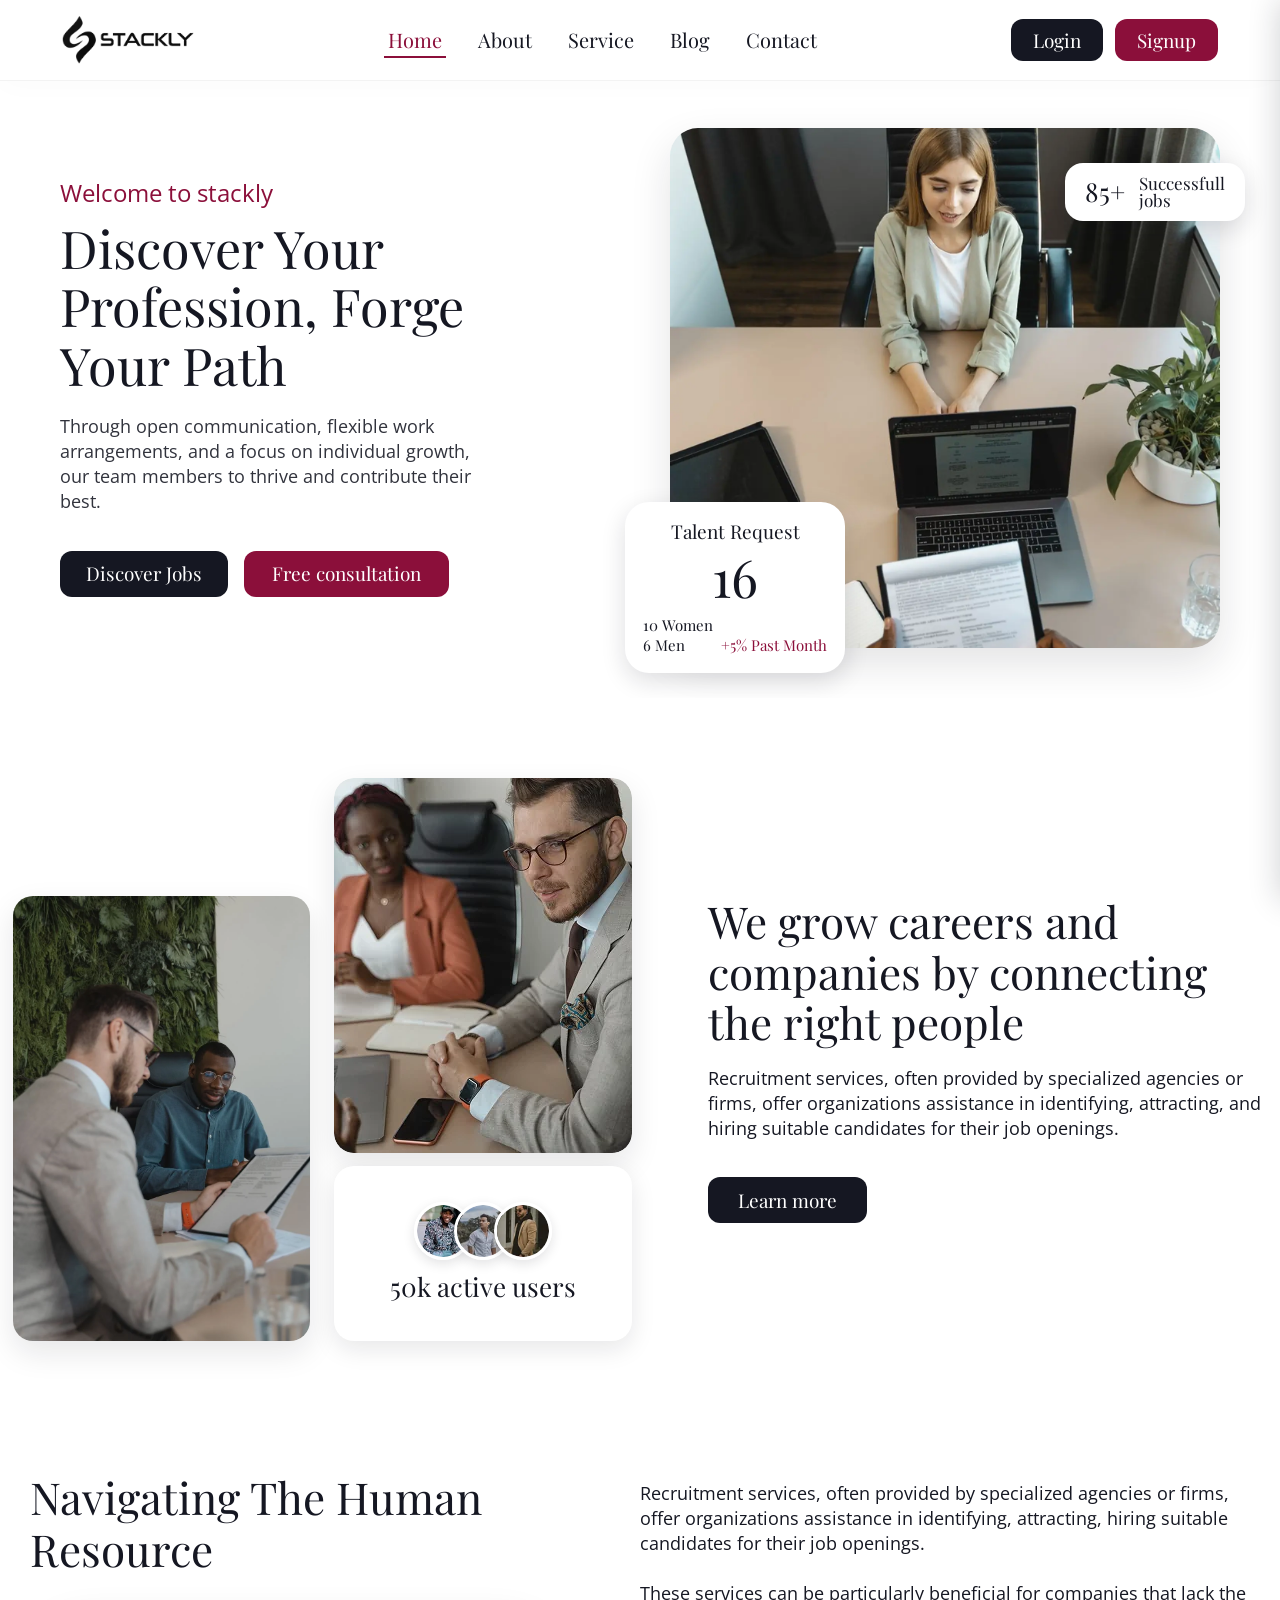
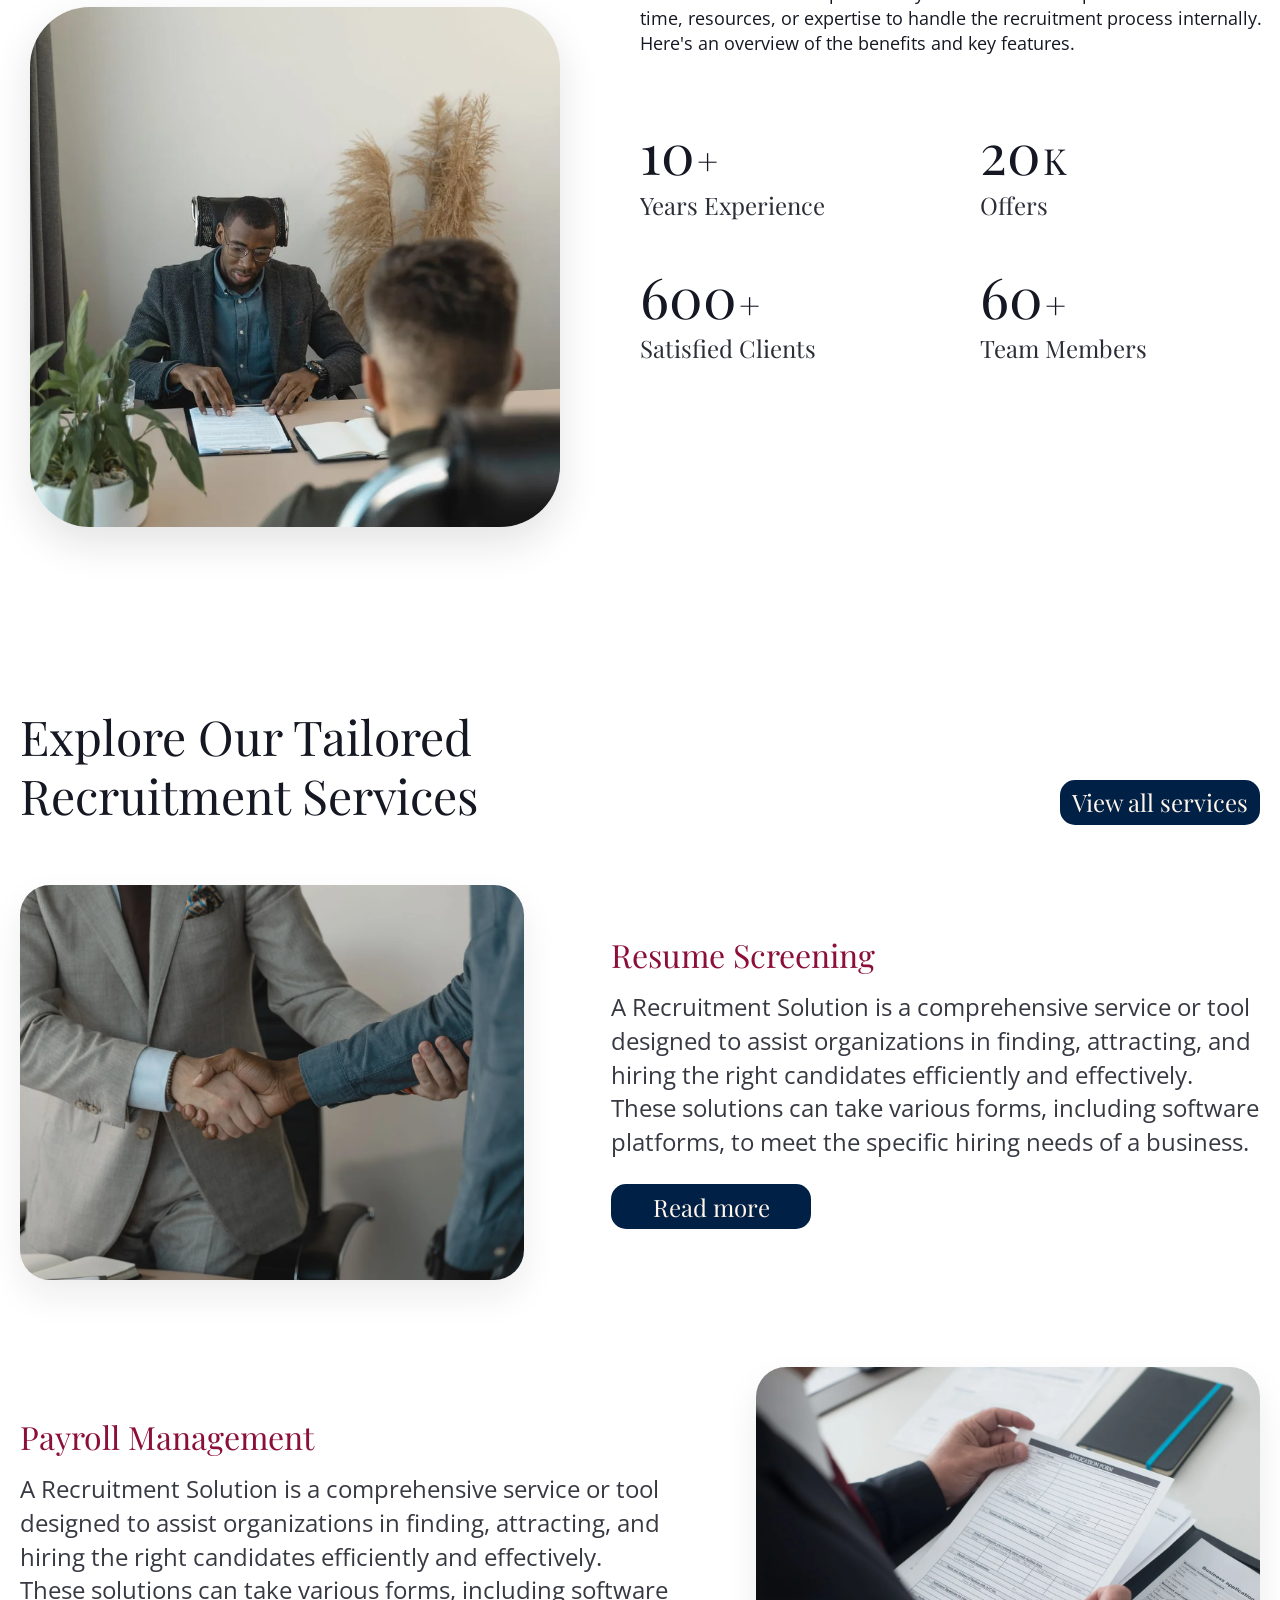
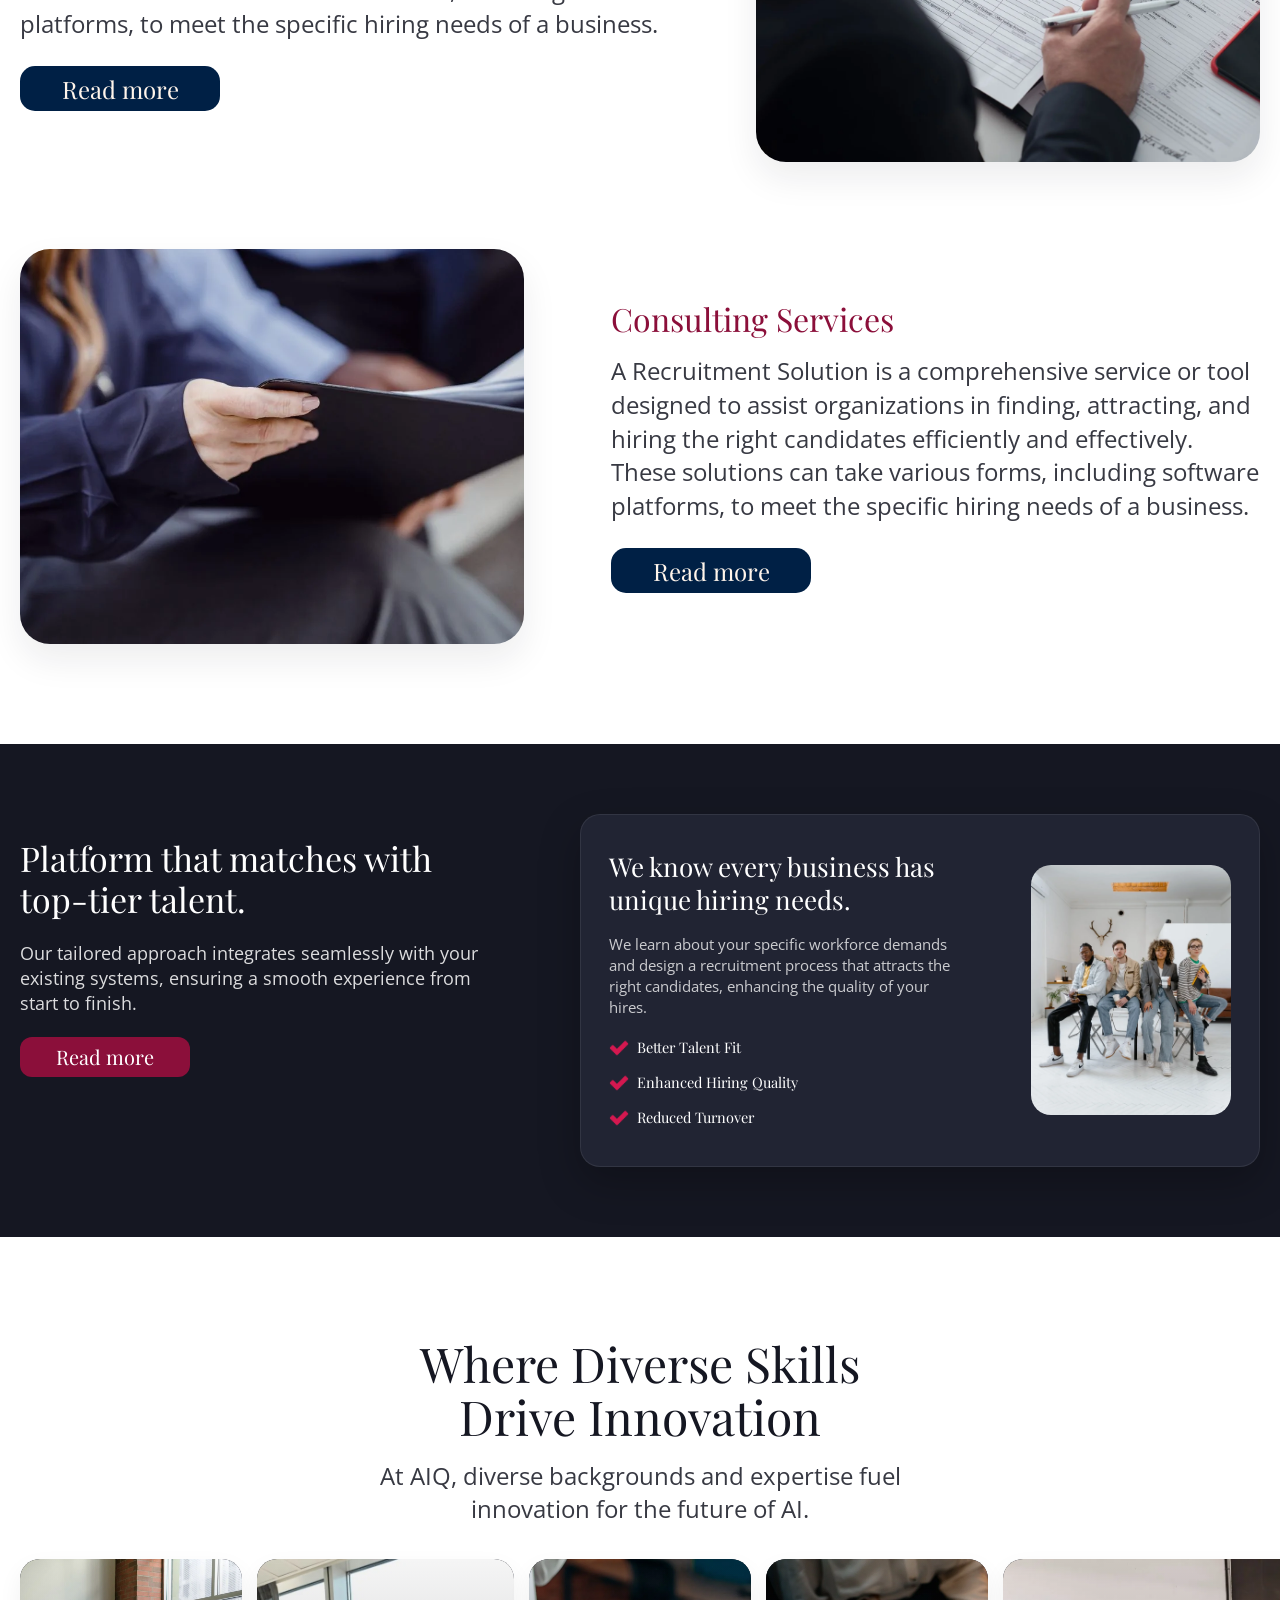
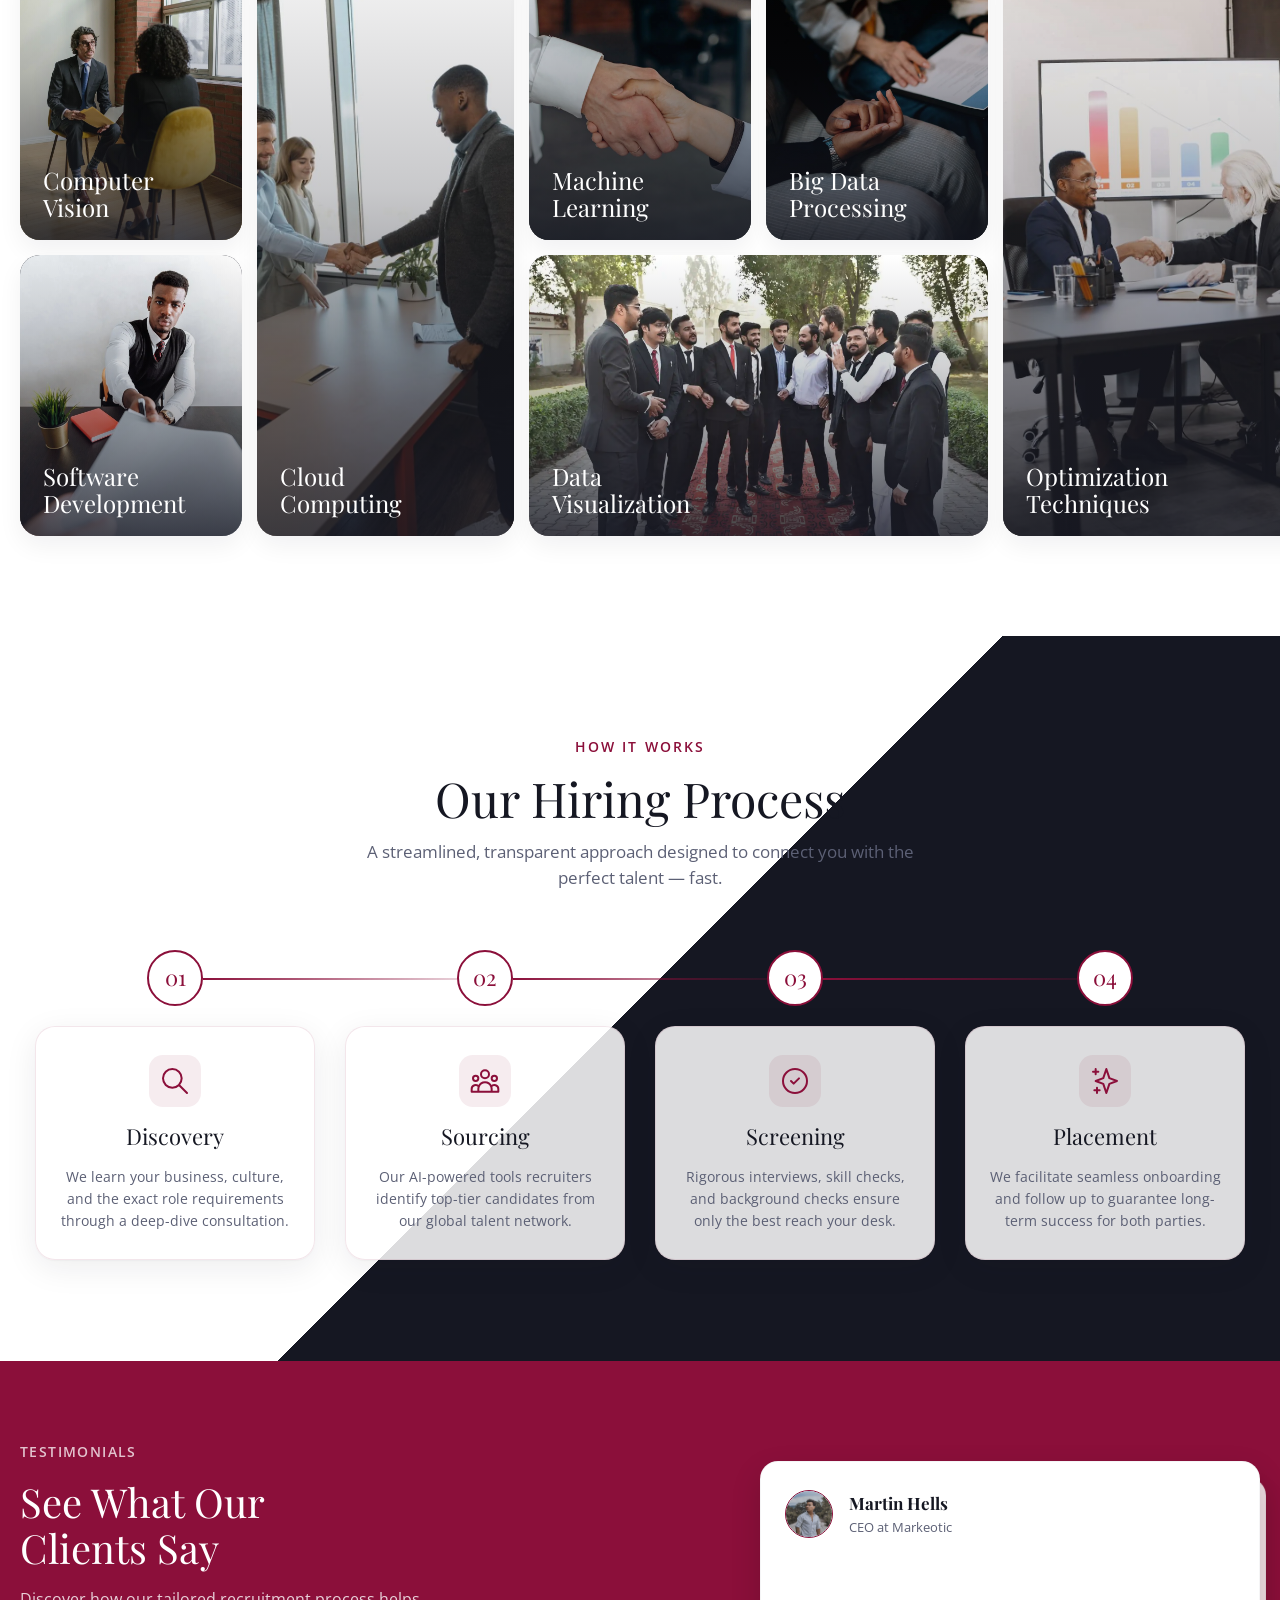
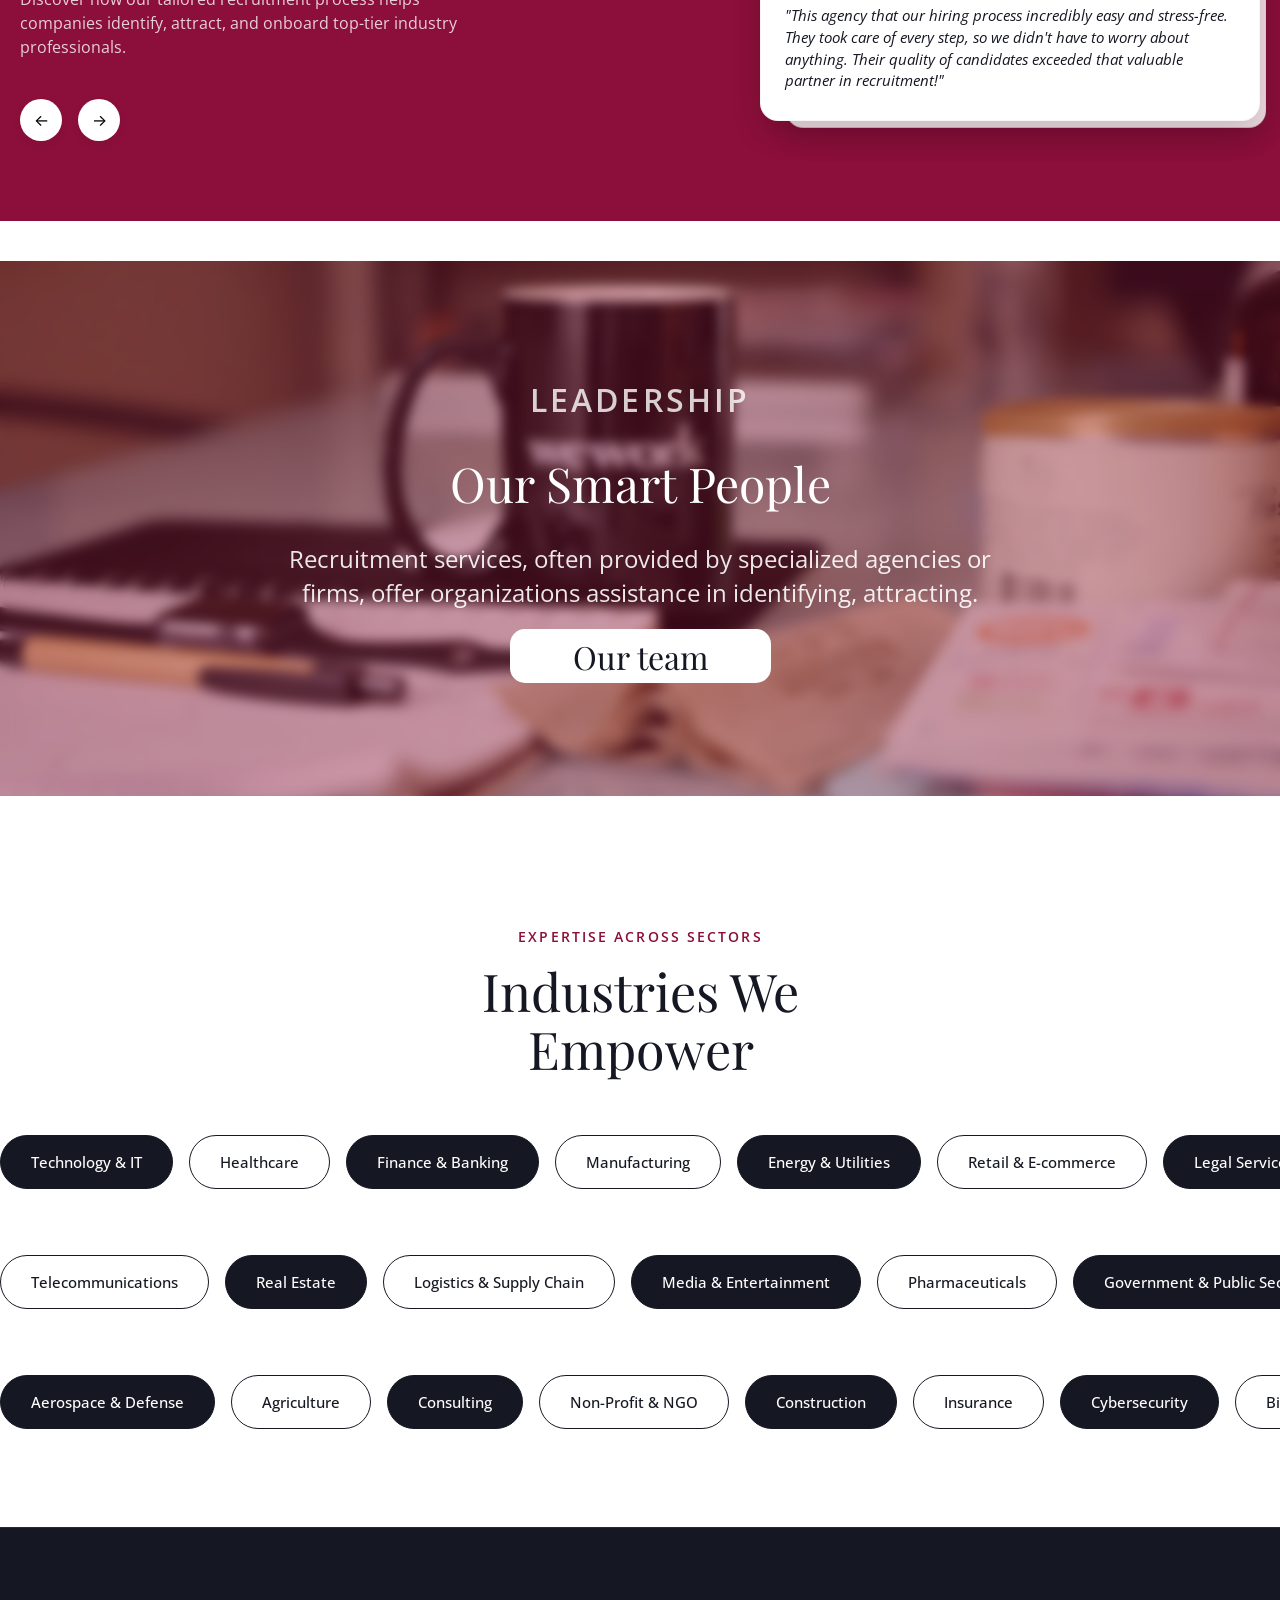
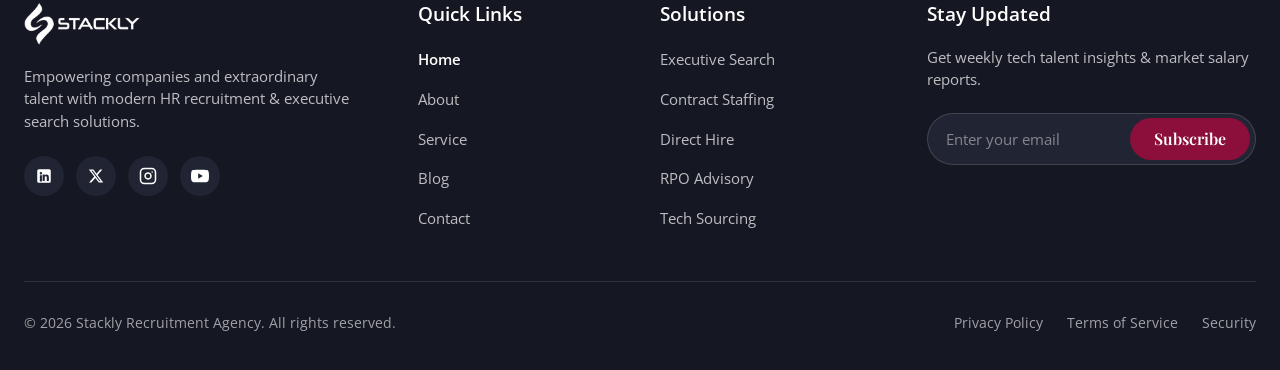
==== index.html @ b1921e57 "first commit" ====
<!DOCTYPE html>
<html lang="en">
<head>
  <meta charset="UTF-8">
  <meta name="viewport" content="width=device-width, initial-scale=1.0">
  <title>Stackly - Discover Your Profession, Forge Your Path</title>
  <meta name="description" content="Through open communication, flexible work arrangements, and a focus on individual growth, our team members to thrive and contribute their best.">
  
  <!-- Stylesheets -->
  <link rel="stylesheet" href="global.css">
  <link rel="stylesheet" href="css/common.css">
  <link rel="stylesheet" href="index.css">
</head>
<body>

  <!-- Reusable Common Header -->
  <div id="common-header">
    <header class="site-header">
      <div class="header-container">
        <!-- Logo -->
        <a href="index.html" class="header-logo-link" id="nav-logo-link">
          <img src="assets/logo.webp" alt="Stackly Logo" class="header-logo" id="nav-logo-img">
        </a>

        <!-- Desktop Navigation Items -->
        <nav class="header-nav" aria-label="Main Navigation">
          <ul class="nav-list">
            <li class="nav-item"><a href="index.html" class="nav-link" id="nav-home">Home</a></li>
            <li class="nav-item"><a href="html/about.html" class="nav-link" id="nav-about">About</a></li>
            <li class="nav-item"><a href="html/service.html" class="nav-link" id="nav-service">Service</a></li>
            <li class="nav-item"><a href="html/blog.html" class="nav-link" id="nav-blog">Blog</a></li>
            <li class="nav-item"><a href="html/contact.html" class="nav-link" id="nav-contact">Contact</a></li>
          </ul>
        </nav>

        <!-- Login & Signup Buttons -->
        <div class="header-actions">
          <a href="html/login.html" class="btn btn-login">Login</a>
          <a href="html/signup.html" class="btn btn-signup">Signup</a>
        </div>

        <!-- Mobile Hamburger Toggle -->
        <button class="hamburger-btn" id="hamburger-toggle" aria-label="Toggle navigation menu" aria-expanded="false">
          <span class="hamburger-bar"></span>
          <span class="hamburger-bar"></span>
          <span class="hamburger-bar"></span>
        </button>
      </div>

      <!-- Mobile Drawer Menu -->
      <div class="mobile-menu" id="mobile-menu" aria-hidden="true">
        <div class="mobile-menu-header">
          <img src="assets/logo.webp" alt="Stackly Logo" class="mobile-logo" id="mobile-logo-img">
          <button class="mobile-close-btn" id="mobile-close-toggle" aria-label="Close menu">&times;</button>
        </div>
        <nav class="mobile-nav">
          <ul class="mobile-nav-list">
            <li><a href="index.html" class="mobile-nav-link" id="mobile-nav-home">Home</a></li>
            <li><a href="html/about.html" class="mobile-nav-link" id="mobile-nav-about">About</a></li>
            <li><a href="html/service.html" class="mobile-nav-link" id="mobile-nav-service">Service</a></li>
            <li><a href="html/blog.html" class="mobile-nav-link" id="mobile-nav-blog">Blog</a></li>
            <li><a href="html/contact.html" class="mobile-nav-link" id="mobile-nav-contact">Contact</a></li>
          </ul>
          <div class="mobile-actions">
            <a href="html/login.html" class="btn btn-login mobile-btn">Login</a>
            <a href="html/signup.html" class="btn btn-signup mobile-btn">Signup</a>
          </div>
        </nav>
      </div>
      <div class="mobile-menu-backdrop" id="mobile-backdrop"></div>
    </header>
  </div>

  <!-- Main Content Area -->
  <main id="main-content">
    <!-- Hero Section -->
    <section class="hero-section">
      <div class="hero-container">
        
        <!-- Left Text Layout -->
        <div class="hero-text-layout">
          <div class="hero-content-box">
            <div class="hero-title-group">
              <span class="hero-subtitle">Welcome to stackly</span>
              <h1 class="hero-title">Discover Your<br>Profession, Forge<br>Your Path</h1>
            </div>
            <p class="hero-description">
              Through open communication, flexible work<br>arrangements, and a focus on individual growth,<br>our team members to thrive and contribute their<br>best.
            </p>
          </div>
          
          <!-- Hero Action Buttons -->
          <div class="hero-btn-layout">
            <a href="html/404.html" class="btn btn-discover">Discover Jobs</a>
            <a href="html/404.html" class="btn btn-consultation">Free consultation</a>
          </div>
        </div>

        <!-- Right Side Image + Floating Cards Layout -->
        <div class="hero-visual-layout">
          <div class="hero-image-wrapper">
            <img src="assets/home/hero_img.webp" alt="Professional recruitment environment at Stackly" class="hero-main-img">
            
            <!-- 85+ Successful Jobs Card -->
            <div class="stat-card jobs-card">
              <div class="jobs-card-num">85+</div>
              <div class="jobs-card-text">Successfull<br>jobs</div>
            </div>

            <!-- Talent Request Card -->
            <div class="stat-card talent-card">
              <h3 class="talent-title">Talent Request</h3>
              <div class="talent-count">16</div>
              <div class="talent-stats">
                <div class="talent-left-stats">
                  <span>10 Women</span>
                  <span>6 Men</span>
                </div>
                <div class="talent-right-stats">
                  <span class="talent-growth">+5% Past Month</span>
                </div>
              </div>
            </div>
            
          </div>
        </div>

      </div>
    </section>

    <!-- We Grow Careers Section -->
    <section class="we-grow-section" id="we-grow-section">
      <div class="we-grow-container">
        
        <!-- Left Images & Avatar Badge Column -->
        <div class="we-grow-visuals reveal-from-left">
          <!-- Image 1 Column -->
          <div class="grow-col-1">
            <img src="assets/home/we_grow_1.webp" alt="Recruitment consultation meeting" class="grow-img-1">
          </div>

          <!-- Image 2 + 50k Users Badge Column -->
          <div class="grow-col-2">
            <img src="assets/home/we_grow_2.webp" alt="Professional business partners discussing career paths" class="grow-img-2">
            
            <!-- 50k Active Users Card -->
            <div class="active-users-card reveal-from-bottom">
              <div class="avatar-stack">
                <img src="assets/home/ring_img_1.webp" alt="Active User 1" class="avatar-img">
                <img src="assets/home/ring_img_2.webp" alt="Active User 2" class="avatar-img">
                <img src="assets/home/ring_img_3.webp" alt="Active User 3" class="avatar-img">
              </div>
              <div class="users-card-text">50k active users</div>
            </div>
          </div>
        </div>

        <!-- Right Content Layout -->
        <div class="we-grow-content">
          <div class="we-grow-text-box">
            <h2 class="we-grow-title reveal-from-right">
              We grow careers and<br>companies by connecting<br>the right people
            </h2>
            <p class="we-grow-desc reveal-from-right delay-1">
              Recruitment services, often provided by specialized agencies or<br>firms, offer organizations assistance in identifying, attracting, and<br>hiring suitable candidates for their job openings.
            </p>
          </div>
          <div class="we-grow-btn-box reveal-from-bottom delay-2">
            <a href="html/about.html" class="btn btn-learn-more">Learn more</a>
          </div>
        </div>

      </div>
    </section>

    <!-- Navigating The Human Resource Section -->
    <section class="navigate-hr-section" id="navigate-hr-section">
      <div class="navigate-hr-container">
        
        <!-- Left Panel Layout -->
        <div class="navigate-left-panel">
          <h2 class="navigate-title reveal-from-left">
            Navigating The Human<br>Resource
          </h2>
          <div class="navigate-img-wrapper reveal-from-left delay-1">
            <img src="assets/home/navigate_img.webp" alt="Human resource interview and candidate consultation" class="navigate-img">
          </div>
        </div>

        <!-- Right Panel Layout -->
        <div class="navigate-right-panel">
          <!-- Text Paragraphs -->
          <div class="navigate-text-box">
            <p class="navigate-desc reveal-from-right">
              Recruitment services, often provided by specialized agencies or firms, offer organizations assistance in identifying, attracting, hiring suitable candidates for their job openings.
            </p>
            <p class="navigate-desc reveal-from-right delay-1">
              These services can be particularly beneficial for companies that lack the time, resources, or expertise to handle the recruitment process internally. Here's an overview of the benefits and key features.
            </p>
          </div>

          <!-- Stats Grid (2x2) -->
          <div class="navigate-stats-grid" id="stats-grid">
            <div class="stat-item">
              <div class="stat-number"><span class="stat-count" data-target="10" data-suffix="+">10</span><span class="stat-suffix stat-suffix--sm">+</span></div>
              <div class="stat-label">Years Experience</div>
            </div>
            <div class="stat-item">
              <div class="stat-number"><span class="stat-count" data-target="20" data-suffix="">20</span><span class="stat-suffix stat-suffix--sm">K</span></div>
              <div class="stat-label">Offers</div>
            </div>
            <div class="stat-item">
              <div class="stat-number"><span class="stat-count" data-target="600" data-suffix="+">600</span><span class="stat-suffix stat-suffix--sm">+</span></div>
              <div class="stat-label">Satisfied Clients</div>
            </div>
            <div class="stat-item">
              <div class="stat-number"><span class="stat-count" data-target="60" data-suffix="+">60</span><span class="stat-suffix stat-suffix--sm">+</span></div>
              <div class="stat-label">Team Members</div>
            </div>
          </div>
        </div>

    </section>

    <!-- Explore Services Section -->
    <section class="explore-services-section" id="explore-services-section">
      <div class="explore-services-container">
        
        <!-- Text Container Header -->
        <div class="explore-header reveal-from-bottom">
          <h2 class="explore-title">Explore Our Tailored<br>Recruitment Services</h2>
          <a href="html/service.html" class="btn-explore-view-all">View all services</a>
        </div>

        <!-- Image + Text Grid Container -->
        <div class="explore-grid">
          
          <!-- Row 1: Resume Screening -->
          <div class="explore-row">
            <div class="explore-img-col reveal-from-left">
              <img src="assets/home/explore_1.webp" alt="Resume Screening" class="explore-row-img">
            </div>
            <div class="explore-text-col reveal-from-right delay-1">
              <h3 class="explore-row-title">Resume Screening</h3>
              <p class="explore-row-desc">
                A Recruitment Solution is a comprehensive service or tool designed to assist organizations in finding, attracting, and hiring the right candidates efficiently and effectively. These solutions can take various forms, including software platforms, to meet the specific hiring needs of a business.
              </p>
              <a href="html/service.html" class="btn-explore-read-more">Read more</a>
            </div>
          </div>

          <!-- Row 2: Payroll Management -->
          <div class="explore-row explore-row--reverse">
            <div class="explore-text-col reveal-from-left delay-1">
              <h3 class="explore-row-title">Payroll Management</h3>
              <p class="explore-row-desc">
                A Recruitment Solution is a comprehensive service or tool designed to assist organizations in finding, attracting, and hiring the right candidates efficiently and effectively. These solutions can take various forms, including software platforms, to meet the specific hiring needs of a business.
              </p>
              <a href="html/service.html" class="btn-explore-read-more">Read more</a>
            </div>
            <div class="explore-img-col reveal-from-right">
              <img src="assets/home/explore_2.webp" alt="Payroll Management" class="explore-row-img">
            </div>
          </div>

          <!-- Row 3: Consulting Services -->
          <div class="explore-row">
            <div class="explore-img-col reveal-from-left">
              <img src="assets/home/explore_3.webp" alt="Consulting Services" class="explore-row-img">
            </div>
            <div class="explore-text-col reveal-from-right delay-1">
              <h3 class="explore-row-title">Consulting Services</h3>
              <p class="explore-row-desc">
                A Recruitment Solution is a comprehensive service or tool designed to assist organizations in finding, attracting, and hiring the right candidates efficiently and effectively. These solutions can take various forms, including software platforms, to meet the specific hiring needs of a business.
              </p>
              <a href="html/service.html" class="btn-explore-read-more">Read more</a>
            </div>
          </div>

        </div>
    </section>

    <!-- Platform Section -->
    <section class="platform-section" id="platform-section">
      <div class="platform-container">
        
        <!-- Left Side: Intro and CTA -->
        <div class="platform-left-content reveal-from-left">
          <h2 class="platform-title">Platform that matches with<br>top-tier talent.</h2>
          <p class="platform-desc">
            Our tailored approach integrates seamlessly with your existing systems, ensuring a smooth experience from start to finish.
          </p>
          <a href="html/about.html" class="btn-platform-read-more">Read more</a>
        </div>

        <!-- Right Side: White Card Content -->
        <div class="platform-right-card reveal-from-right delay-1">
          <div class="platform-card-inner">
            <!-- Card Left: Text & Bullet Points -->
            <div class="platform-card-text-col">
              <h3 class="platform-card-title">We know every business has<br>unique hiring needs.</h3>
              <p class="platform-card-desc">
                We learn about your specific workforce demands and design a recruitment process that attracts the right candidates, enhancing the quality of your hires.
              </p>
              
              <!-- Bullet Points -->
              <ul class="platform-bullets">
                <li class="platform-bullet-item">
                  <img src="assets/home/tick_icon.webp" alt="Check Icon" class="platform-tick-icon">
                  <span class="platform-bullet-text">Better Talent Fit</span>
                </li>
                <li class="platform-bullet-item">
                  <img src="assets/home/tick_icon.webp" alt="Check Icon" class="platform-tick-icon">
                  <span class="platform-bullet-text">Enhanced Hiring Quality</span>
                </li>
                <li class="platform-bullet-item">
                  <img src="assets/home/tick_icon.webp" alt="Check Icon" class="platform-tick-icon">
                  <span class="platform-bullet-text">Reduced Turnover</span>
                </li>
              </ul>
            </div>

            <!-- Card Right: Image -->
            <div class="platform-card-img-col">
              <img src="assets/home/platform_img.webp" alt="Team meeting" class="platform-card-img">
            </div>
          </div>
        </div>

    </section>

    <!-- Innovation / Diverse Skills Section -->
    <section class="innovation-section" id="innovation-section">
      <div class="innovation-container">
        
        <!-- Text Container Header -->
        <div class="innovation-header reveal-from-bottom">
          <h2 class="innovation-title">Where Diverse Skills<br>Drive Innovation</h2>
          <p class="innovation-desc">At AIQ, diverse backgrounds and expertise fuel innovation for the future of AI.</p>
        </div>

        <!-- Image Container Grid -->
        <div class="innovation-grid">
          
          <!-- Column 1 -->
          <div class="innovation-col col-1 reveal-from-left">
            <!-- Card 1: Computer Vision -->
            <a href="html/404.html" class="innovation-card height-sm" style="display: block; text-decoration: none;">
              <img src="assets/home/where_1.webp" alt="Computer Vision" class="innovation-img">
              <div class="innovation-card-overlay"></div>
              <h4 class="innovation-card-text">Computer<br>Vision</h4>
            </a>
            <!-- Card 2: Software Development -->
            <a href="html/404.html" class="innovation-card height-sm" style="display: block; text-decoration: none;">
              <img src="assets/home/where_2.webp" alt="Software Development" class="innovation-img">
              <div class="innovation-card-overlay"></div>
              <h4 class="innovation-card-text">Software<br>Development</h4>
            </a>
          </div>

          <!-- Column 2 -->
          <div class="innovation-col col-2 reveal-from-bottom">
            <!-- Card 3: Cloud Computing -->
            <a href="html/404.html" class="innovation-card height-lg" style="display: block; text-decoration: none;">
              <img src="assets/home/where_3.webp" alt="Cloud Computing" class="innovation-img">
              <div class="innovation-card-overlay"></div>
              <h4 class="innovation-card-text">Cloud<br>Computing</h4>
            </a>
          </div>

          <!-- Column 3 -->
          <div class="innovation-col col-3 reveal-from-bottom">
            <!-- Row 1 inside Col 3 -->
            <div class="innovation-subrow">
              <!-- Card 4: Machine Learning -->
              <a href="html/404.html" class="innovation-card height-sm width-half" style="display: block; text-decoration: none;">
                <img src="assets/home/where_4.webp" alt="Machine Learning" class="innovation-img">
                <div class="innovation-card-overlay"></div>
                <h4 class="innovation-card-text">Machine<br>Learning</h4>
              </a>
              <!-- Card 5: Big Data Processing -->
              <a href="html/404.html" class="innovation-card height-sm width-half" style="display: block; text-decoration: none;">
                <img src="assets/home/where_5.webp" alt="Big Data Processing" class="innovation-img">
                <div class="innovation-card-overlay"></div>
                <h4 class="innovation-card-text">Big Data<br>Processing</h4>
              </a>
            </div>
            <!-- Card 6: Data Visualization -->
            <a href="html/404.html" class="innovation-card height-sm width-full" style="display: block; text-decoration: none;">
              <img src="assets/home/where_6.webp" alt="Data Visualization" class="innovation-img">
              <div class="innovation-card-overlay"></div>
              <h4 class="innovation-card-text">Data<br>Visualization</h4>
            </a>
          </div>

          <!-- Column 4 -->
          <div class="innovation-col col-4 reveal-from-right">
            <!-- Card 7: Optimization Techniques -->
            <a href="html/404.html" class="innovation-card height-lg" style="display: block; text-decoration: none;">
              <img src="assets/home/where_7.webp" alt="Optimization Techniques" class="innovation-img">
              <div class="innovation-card-overlay"></div>
              <h4 class="innovation-card-text">Optimization<br>Techniques</h4>
            </a>
          </div>

        </div>
    </section>

    <!-- OUR HIRING PROCESS SECTION (Unique #1) -->
    <section class="process-section" id="hiring-process">
      <div class="process-bg-split"></div>
      <div class="process-container">
        <div class="process-header reveal-from-bottom">
          <span class="process-label">How It Works</span>
          <h2 class="process-title">Our Hiring Process</h2>
          <p class="process-subtitle">A streamlined, transparent approach designed to connect you with the perfect talent — fast.</p>
        </div>

        <div class="process-timeline">
          <!-- Step 1 -->
          <div class="process-step reveal-from-bottom" style="transition-delay: 0s;">
            <div class="step-number-ring">
              <span class="step-number">01</span>
            </div>
            <div class="step-card">
              <div class="step-icon">
                <svg width="32" height="32" viewBox="0 0 24 24" fill="none" stroke="currentColor" stroke-width="1.5" stroke-linecap="round" stroke-linejoin="round"><path d="M21 21l-6-6m2-5a7 7 0 11-14 0 7 7 0 0114 0z"/></svg>
              </div>
              <h3 class="step-name">Discovery</h3>
              <p class="step-desc">We learn your business, culture, and the exact role requirements through a deep-dive consultation.</p>
            </div>
            <div class="step-connector"></div>
          </div>

          <!-- Step 2 -->
          <div class="process-step reveal-from-bottom" style="transition-delay: 0.15s;">
            <div class="step-number-ring">
              <span class="step-number">02</span>
            </div>
            <div class="step-card">
              <div class="step-icon">
                <svg width="32" height="32" viewBox="0 0 24 24" fill="none" stroke="currentColor" stroke-width="1.5" stroke-linecap="round" stroke-linejoin="round"><path d="M17 20h5v-2a3 3 0 00-5.356-1.857M17 20H7m10 0v-2c0-.656-.126-1.283-.356-1.857M7 20H2v-2a3 3 0 015.356-1.857M7 20v-2c0-.656.126-1.283.356-1.857m0 0a5.002 5.002 0 019.288 0M15 7a3 3 0 11-6 0 3 3 0 016 0zm6 3a2 2 0 11-4 0 2 2 0 014 0zM7 10a2 2 0 11-4 0 2 2 0 014 0z"/></svg>
              </div>
              <h3 class="step-name">Sourcing</h3>
              <p class="step-desc">Our AI-powered tools recruiters identify top-tier candidates from our global talent network.</p>
            </div>
            <div class="step-connector"></div>
          </div>

          <!-- Step 3 -->
          <div class="process-step reveal-from-bottom" style="transition-delay: 0.3s;">
            <div class="step-number-ring">
              <span class="step-number">03</span>
            </div>
            <div class="step-card">
              <div class="step-icon">
                <svg width="32" height="32" viewBox="0 0 24 24" fill="none" stroke="currentColor" stroke-width="1.5" stroke-linecap="round" stroke-linejoin="round"><path d="M9 12l2 2 4-4m6 2a9 9 0 11-18 0 9 9 0 0118 0z"/></svg>
              </div>
              <h3 class="step-name">Screening</h3>
              <p class="step-desc">Rigorous interviews, skill checks, and background checks ensure only the best reach your desk.</p>
            </div>
            <div class="step-connector"></div>
          </div>

          <!-- Step 4 -->
          <div class="process-step reveal-from-bottom" style="transition-delay: 0.45s;">
            <div class="step-number-ring">
              <span class="step-number">04</span>
            </div>
            <div class="step-card">
              <div class="step-icon">
                <svg width="32" height="32" viewBox="0 0 24 24" fill="none" stroke="currentColor" stroke-width="1.5" stroke-linecap="round" stroke-linejoin="round"><path d="M5 3v4M3 5h4M6 17v4m-2-2h4m5-16l2.286 6.857L21 12l-5.714 2.143L13 21l-2.286-6.857L5 12l5.714-2.143L13 3z"/></svg>
              </div>
              <h3 class="step-name">Placement</h3>
              <p class="step-desc">We facilitate seamless onboarding and follow up to guarantee long-term success for both parties.</p>
            </div>
          </div>
        </div>
      </div>
    </section>

    <!-- Testimonial Section -->
    <section class="testimonial-section">
      <div class="testimonial-container">
        
        <!-- Left Side: Title & Description & Controls -->
        <div class="testimonial-left reveal-from-left">
          <span class="testimonial-subtitle">Testimonials</span>
          <h2 class="testimonial-title">See What Our<br>Clients Say</h2>
          <p class="testimonial-desc">
            Discover how our tailored recruitment process helps companies identify, attract, and onboard top-tier industry professionals.
          </p>
          <!-- Navigation Controls -->
          <div class="testimonial-controls">
            <button class="test-control-btn" id="prev-test" aria-label="Previous Testimonial">
              <span class="control-arrow">&larr;</span>
            </button>
            <button class="test-control-btn" id="next-test" aria-label="Next Testimonial">
              <span class="control-arrow">&rarr;</span>
            </button>
          </div>
        </div>
        
        <!-- Right Side: Rotating Card Stack -->
        <div class="testimonial-right reveal-from-right delay-1">
          <div class="testimonial-stack" id="testimonial-stack">
            
            <!-- Card 1 -->
            <div class="testimonial-card active" data-index="0">
              <div class="test-header">
                <img src="assets/home/test_1.webp" alt="Merina Williams" class="test-avatar">
                <div class="test-user-info">
                  <h4 class="test-name">Merina Williams</h4>
                  <span class="test-role">CEO at Taskbes</span>
                </div>
              </div>
              <p class="test-text">
                "This agency that our hiring process incredibly easy and stress-free. They took care of every step, so we didn't have to worry about anything. Their quality of candidates exceeded that valuable partner in recruitment!"
              </p>
            </div>

            <!-- Card 2 -->
            <div class="testimonial-card next" data-index="1">
              <div class="test-header">
                <img src="assets/home/test_2.webp" alt="Martin Hells" class="test-avatar">
                <div class="test-user-info">
                  <h4 class="test-name">Martin Hells</h4>
                  <span class="test-role">CEO at Markeotic</span>
                </div>
              </div>
              <p class="test-text">
                "This agency that our hiring process incredibly easy and stress-free. They took care of every step, so we didn't have to worry about anything. Their quality of candidates exceeded that valuable partner in recruitment!"
              </p>
            </div>

            <!-- Card 3 -->
            <div class="testimonial-card incoming" data-index="2">
              <div class="test-header">
                <img src="assets/home/test_3.webp" alt="John Doe" class="test-avatar">
                <div class="test-user-info">
                  <h4 class="test-name">John Doe</h4>
                  <span class="test-role">Director at TechCorp</span>
                </div>
              </div>
              <p class="test-text">
                "The agency provided exceptional the candidates quickly and efficiently. They took the time to understand our specific needs, which made all the difference. The entire process was smooth and well-organized."
              </p>
            </div>

          </div>
        </div>

      </div>
    </section>

    <!-- Leadership / Our Smart People Section -->
    <section class="leadership-cta-section" id="leadership-cta-section">
      <div class="leadership-cta-overlay"></div>
      <div class="leadership-cta-container reveal-from-bottom">
        <span class="leadership-cta-label">LEADERSHIP</span>
        <h2 class="leadership-cta-title">Our Smart People</h2>
        <p class="leadership-cta-desc">
          Recruitment services, often provided by specialized agencies or firms, offer organizations assistance in identifying, attracting.
        </p>
        <a href="html/about.html" class="btn-leadership-cta">Our team</a>
      </div>
    </section>

    <!-- INDUSTRIES WE EMPOWER SECTION (Unique #2) -->
    <section class="industries-section" id="industries-section">
      <div class="industries-container">
        <div class="industries-header reveal-from-bottom">
          <span class="industries-label">Expertise Across Sectors</span>
          <h2 class="industries-title">Industries We<br>Empower</h2>
        </div>

        <!-- Marquee Row 1 (Left to Right) -->
        <div class="marquee-track" aria-hidden="true">
          <div class="marquee-scroll marquee-ltr">
            <span class="industry-pill">Technology & IT</span>
            <span class="industry-pill pill-outlined">Healthcare</span>
            <span class="industry-pill">Finance & Banking</span>
            <span class="industry-pill pill-outlined">Manufacturing</span>
            <span class="industry-pill">Energy & Utilities</span>
            <span class="industry-pill pill-outlined">Retail & E-commerce</span>
            <span class="industry-pill">Legal Services</span>
            <span class="industry-pill pill-outlined">Education</span>
            <!-- Duplicated for seamless loop -->
            <span class="industry-pill">Technology & IT</span>
            <span class="industry-pill pill-outlined">Healthcare</span>
            <span class="industry-pill">Finance & Banking</span>
            <span class="industry-pill pill-outlined">Manufacturing</span>
            <span class="industry-pill">Energy & Utilities</span>
            <span class="industry-pill pill-outlined">Retail & E-commerce</span>
            <span class="industry-pill">Legal Services</span>
            <span class="industry-pill pill-outlined">Education</span>
          </div>
        </div>

        <!-- Marquee Row 2 (Right to Left) -->
        <div class="marquee-track" aria-hidden="true">
          <div class="marquee-scroll marquee-rtl">
            <span class="industry-pill pill-outlined">Telecommunications</span>
            <span class="industry-pill">Real Estate</span>
            <span class="industry-pill pill-outlined">Logistics & Supply Chain</span>
            <span class="industry-pill">Media & Entertainment</span>
            <span class="industry-pill pill-outlined">Pharmaceuticals</span>
            <span class="industry-pill">Government & Public Sector</span>
            <span class="industry-pill pill-outlined">Hospitality & Tourism</span>
            <span class="industry-pill">Automotive</span>
            <!-- Duplicated for seamless loop -->
            <span class="industry-pill pill-outlined">Telecommunications</span>
            <span class="industry-pill">Real Estate</span>
            <span class="industry-pill pill-outlined">Logistics & Supply Chain</span>
            <span class="industry-pill">Media & Entertainment</span>
            <span class="industry-pill pill-outlined">Pharmaceuticals</span>
            <span class="industry-pill">Government & Public Sector</span>
            <span class="industry-pill pill-outlined">Hospitality & Tourism</span>
            <span class="industry-pill">Automotive</span>
          </div>
        </div>

        <!-- Marquee Row 3 (Left to Right, slower) -->
        <div class="marquee-track" aria-hidden="true">
          <div class="marquee-scroll marquee-ltr-slow">
            <span class="industry-pill">Aerospace & Defense</span>
            <span class="industry-pill pill-outlined">Agriculture</span>
            <span class="industry-pill">Consulting</span>
            <span class="industry-pill pill-outlined">Non-Profit & NGO</span>
            <span class="industry-pill">Construction</span>
            <span class="industry-pill pill-outlined">Insurance</span>
            <span class="industry-pill">Cybersecurity</span>
            <span class="industry-pill pill-outlined">Biotech</span>
            <!-- Duplicated for seamless loop -->
            <span class="industry-pill">Aerospace & Defense</span>
            <span class="industry-pill pill-outlined">Agriculture</span>
            <span class="industry-pill">Consulting</span>
            <span class="industry-pill pill-outlined">Non-Profit & NGO</span>
            <span class="industry-pill">Construction</span>
            <span class="industry-pill pill-outlined">Insurance</span>
            <span class="industry-pill">Cybersecurity</span>
            <span class="industry-pill pill-outlined">Biotech</span>
          </div>
        </div>

      </div>
    </section>

  </main>

  <!-- Reusable Common Footer -->
  <div id="common-footer">
    <footer class="site-footer" id="site-footer">
      <div class="footer-container">
        
        <!-- Top Footer Main Grid -->
        <div class="footer-top-grid">
          
          <!-- Column 1: Brand Logo, Desc & Social Icons -->
          <div class="footer-col footer-col-brand">
            <a href="index.html" class="footer-logo-link" id="footer-logo-link">
              <img src="assets/logo.webp" alt="Stackly Logo" class="footer-logo" id="footer-logo-img">
            </a>
            <p class="footer-brand-desc">
              Empowering companies and extraordinary talent with modern HR recruitment & executive search solutions.
            </p>
            
            <!-- Popular Social Icons: LinkedIn, X, Instagram, YouTube -->
            <div class="footer-social-links" aria-label="Social Media Links">
              <!-- LinkedIn -->
              <a href="html/404.html" class="social-icon-btn">
                <svg width="18" height="18" viewBox="0 0 24 24" fill="currentColor">
                  <path d="M19 3a2 2 0 0 1 2 2v14a2 2 0 0 1-2 2H5a2 2 0 0 1-2-2V5a2 2 0 0 1 2-2h14m-.5 15.5v-5.3a3.26 3.26 0 0 0-3.26-3.26c-.85 0-1.84.52-2.28 1.3v-1.11h-2.79v8.37h2.79v-4.93c0-.77.62-1.4 1.39-1.4a1.4 1.4 0 0 1 1.4 1.4v4.93h2.75M6.46 10.9v8.37H9.25V10.9H6.46M7.86 6.77a1.62 1.62 0 1 0 0 3.24 1.62 1.62 0 0 0 0-3.24z"/>
                </svg>
              </a>
              <!-- X / Twitter -->
              <a href="html/404.html" class="social-icon-btn">
                <svg width="16" height="16" viewBox="0 0 24 24" fill="currentColor">
                  <path d="M18.244 2.25h3.308l-7.227 8.26 8.502 11.24H16.17l-5.214-6.817L4.99 21.75H1.68l7.73-8.835L1.254 2.25H8.08l4.713 6.231zm-1.161 17.52h1.833L7.084 4.126H5.117z"/>
                </svg>
              </a>
              <!-- Instagram -->
              <a href="html/404.html" class="social-icon-btn">
                <svg width="18" height="18" viewBox="0 0 24 24" fill="none" stroke="currentColor" stroke-width="2" stroke-linecap="round" stroke-linejoin="round">
                  <rect x="2" y="2" width="20" height="20" rx="5" ry="5"></rect>
                  <path d="M16 11.37A4 4 0 1 1 12.63 8 4 4 0 0 1 16 11.37z"></path>
                  <line x1="17.5" y1="6.5" x2="17.51" y2="6.5"></line>
                </svg>
              </a>
              <!-- YouTube -->
              <a href="html/404.html" class="social-icon-btn">
                <svg width="18" height="18" viewBox="0 0 24 24" fill="currentColor">
                  <path d="M23.498 6.186a3.016 3.016 0 0 0-2.122-2.136C19.505 3.545 12 3.545 12 3.545s-7.505 0-9.377.505A3.017 3.017 0 0 0 .502 6.186C0 8.07 0 12 0 12s0 3.93.502 5.814a3.016 3.016 0 0 0 2.122 2.136c1.871.505 9.376.505 9.376.505s7.505 0 9.377-.505a3.015 3.015 0 0 0 2.122-2.136C24 15.93 24 12 24 12s0-3.93-.502-5.814zM9.545 15.568V8.432L15.818 12l-6.273 3.568z"/>
                </svg>
              </a>
            </div>
          </div>

          <!-- Column 2: Quick Links (Order matches Header Nav: Home, About, Service, Blog, Contact) -->
          <div class="footer-col">
            <h3 class="footer-col-title">Quick Links</h3>
            <ul class="footer-nav-list">
              <li><a href="index.html" class="footer-link" id="footer-nav-home">Home</a></li>
              <li><a href="html/about.html" class="footer-link" id="footer-nav-about">About</a></li>
              <li><a href="html/service.html" class="footer-link" id="footer-nav-service">Service</a></li>
              <li><a href="html/blog.html" class="footer-link" id="footer-nav-blog">Blog</a></li>
              <li><a href="html/contact.html" class="footer-link" id="footer-nav-contact">Contact</a></li>
            </ul>
          </div>

          <!-- Column 3: Solutions -->
          <div class="footer-col">
            <h3 class="footer-col-title">Solutions</h3>
            <ul class="footer-nav-list">
              <li><a href="html/404.html" class="footer-link">Executive Search</a></li>
              <li><a href="html/404.html" class="footer-link">Contract Staffing</a></li>
              <li><a href="html/404.html" class="footer-link">Direct Hire</a></li>
              <li><a href="html/404.html" class="footer-link">RPO Advisory</a></li>
              <li><a href="html/404.html" class="footer-link">Tech Sourcing</a></li>
            </ul>
          </div>

          <!-- Column 4: Stay Updated (Mandatory Email Field) -->
          <div class="footer-col footer-col-subscribe">
            <h3 class="footer-col-title">Stay Updated</h3>
            <p class="footer-subscribe-desc">
              Get weekly tech talent insights & market salary reports.
            </p>
            
            <form class="footer-subscribe-form" id="footer-subscribe-form" novalidate>
              <div class="input-wrapper">
                <input 
                  type="email" 
                  id="footer-email-input" 
                  class="footer-email-input" 
                  placeholder="Enter your email" 
                  required 
                  aria-label="Enter your email address"
                >
                <button type="submit" class="btn btn-subscribe">Subscribe</button>
              </div>
              <div class="form-feedback-msg" id="footer-form-msg" aria-live="polite"></div>
            </form>
          </div>

        </div>

        <!-- Bottom Legal Row -->
        <div class="footer-bottom-row">
          <div class="footer-legal-links">
            <a href="html/404.html" class="footer-legal-link">Privacy Policy</a>
            <a href="html/404.html" class="footer-legal-link">Terms of Service</a>
            <a href="html/404.html" class="footer-legal-link">Security</a>
          </div>
          <div class="footer-copyright">
            &copy; 2026 Stackly Recruitment Agency. All rights reserved.
          </div>
        </div>

      </div>
    </footer>
  </div>

  <!-- Scripts -->
  <script src="js/common.js"></script>
  <script src="index.js"></script>
</body>
</html>
---- global.css ----
/* Google Fonts Import for typography matching Figma styles */
@import url('https://fonts.googleapis.com/css2?family=Cormorant+Garamond:ital,wght@0,400;0,500;0,600;0,700;1,400&family=Inter:wght@300;400;500;600;700&family=Open+Sans:ital,wght@0,400;0,500;0,600;0,700;1,400&family=Playfair+Display:ital,wght@0,400;0,500;0,600;0,700;1,400&display=swap');

/* Global CSS - Essential custom properties, resets, and typography */
:root {
  /* Core Color Palette (Strict 3 Colors) */
  --color-white: #FFFFFF;
  --color-burgundy: #8B0F3A;
  --color-charcoal: #151722;
  
  /* Palette Variations & Accents */
  --color-burgundy-hover: #720b2f;
  --color-burgundy-light: rgba(139, 15, 58, 0.08);
  --color-charcoal-hover: #212433;
  --color-charcoal-muted: #2d3043;
  --color-text-dark: #151722;
  --color-text-muted: #5c6075;
  --color-text-light: #ffffff;
  
  /* Font Families (Registered from Figma Specs) */
  --font-primary: 'Inter', -apple-system, BlinkMacSystemFont, 'Segoe UI', Roboto, sans-serif;
  --font-open-sans: 'Open Sans', sans-serif;
  --font-serif-heading: 'Bethany Elingston', 'Playfair Display', 'Cormorant Garamond', serif;
  --font-serif-accent: 'Modern Romance', 'Playfair Display', 'Cormorant Garamond', serif;
  
  /* Registered Font Sizes & Line Heights from Figma */
  --font-size-hero-welcome: 32px;
  --font-size-hero-title: 64px;
  --font-size-hero-desc: 24px;
  --font-size-btn: 24px;
  --font-size-card-stat: 64px;
  --font-size-card-title: 24px;
  --font-size-card-sm: 20px;
  
  --line-height-figma: 116%;
  
  /* Transitions */
  --transition-fast: 0.2s ease;
  --transition-normal: 0.3s ease;
}

/* Reset */
*, *::before, *::after {
  box-sizing: border-box;
  margin: 0;
  padding: 0;
}

html {
  font-size: 16px;
  scroll-behavior: smooth;
}

body {
  font-family: var(--font-primary);
  background-color: var(--color-white);
  color: var(--color-text-dark);
  line-height: 1.6;
  overflow-x: hidden;
  min-height: 100vh;
}

a {
  color: inherit;
  text-decoration: none;
  display: inline-block;
}

button {
  cursor: pointer;
  border: none;
  background: none;
  font-family: inherit;
}

img {
  max-width: 100%;
  height: auto;
  display: block;
}

ul, ol {
  list-style: none;
}

/* Central Utility Classes for Figma Typography Styles */
.font-open-sans {
  font-family: var(--font-open-sans);
}

.font-bethany {
  font-family: var(--font-serif-heading);
}

.font-modern-romance {
  font-family: var(--font-serif-accent);
}

.container {
  width: 100%;
  max-width: 1320px;
  margin-left: auto;
  margin-right: auto;
  padding-left: 20px;
  padding-right: 20px;
}
---- css/common.css ----
/* ==========================================
   COMMON CSS - Header, Navigation & Footer
   ========================================== */

/* Header Outer Wrapper - Fixed to Top */
.site-header {
  width: 100%;
  position: fixed;
  top: 0;
  left: 0;
  z-index: 1000;
  background-color: rgba(255, 255, 255, 0.92);
  backdrop-filter: blur(10px);
  -webkit-backdrop-filter: blur(10px);
  border-bottom: 1px solid rgba(21, 23, 34, 0.05);
  box-shadow: 0 4px 30px rgba(0, 0, 0, 0.02);
  padding: 16px 0;
  box-sizing: border-box;
}

/* Main Header Container */
.header-container {
  width: 100%;
  max-width: 1320px;
  height: 48px;
  margin: 0 auto;
  padding: 0 62px;
  display: flex;
  align-items: center;
  justify-content: space-between;
  gap: 30px;
  box-sizing: border-box;
}

/* Add body padding-top globally so content isn't cut off by fixed header */
body {
  padding-top: 80px;
}

/* Logo */
.header-logo-link {
  display: flex;
  align-items: center;
  text-decoration: none;
  flex-shrink: 0;
}

.header-logo {
  height: 48px;
  width: auto;
  object-fit: contain;
  transition: transform var(--transition-fast);
}

.header-logo-link:hover .header-logo {
  transform: scale(1.03);
}

/* Navigation Menu */
.header-nav {
  display: flex;
  align-items: center;
}

.nav-list {
  display: flex;
  align-items: center;
  gap: 28px;
  list-style: none;
}

.nav-item {
  display: flex;
  align-items: center;
  justify-content: center;
}

.nav-link,
.nav-link:visited {
  font-family: var(--font-serif-heading);
  font-weight: 400;
  font-style: normal;
  font-size: 20px;
  line-height: 100%;
  letter-spacing: 0%;
  text-align: center;
  color: var(--color-charcoal);
  padding: 6px 4px;
  position: relative;
  transition: color var(--transition-fast);
  white-space: nowrap;
}

.nav-link::after {
  content: '';
  position: absolute;
  bottom: -2px;
  left: 50%;
  width: 0;
  height: 2px;
  background-color: var(--color-burgundy);
  transition: width var(--transition-normal), left var(--transition-normal);
}

@media (hover: hover) {
  .nav-link:hover {
    color: var(--color-burgundy);
  }
  .nav-link:hover::after {
    width: 100%;
    left: 0;
  }
}

.nav-link.active {
  color: var(--color-burgundy);
}

.nav-link.active::after {
  width: 100%;
  left: 0;
}

/* Header Buttons Container */
.header-actions {
  display: flex;
  align-items: center;
  gap: 12px;
  flex-shrink: 0;
}

/* Common Button Styles */
.btn,
.btn:visited {
  display: inline-flex;
  align-items: center;
  justify-content: center;
  height: 42px;
  border-radius: 12px;
  font-family: var(--font-serif-accent);
  font-weight: 400;
  font-style: normal;
  font-size: 19px;
  line-height: 100%;
  letter-spacing: 0%;
  text-align: center;
  padding: 8px 22px;
  transition: transform var(--transition-fast), background-color var(--transition-fast), color var(--transition-fast), box-shadow var(--transition-fast);
  cursor: pointer;
  text-decoration: none;
  white-space: nowrap;
  outline: none;
  -webkit-tap-highlight-color: transparent;
}

/* Login Button */
.btn-login,
.btn-login:visited {
  background-color: var(--color-charcoal);
  color: var(--color-white);
}

/* Signup Button */
.btn-signup,
.btn-signup:visited {
  background-color: var(--color-burgundy);
  color: var(--color-white);
}

/* Hover effects enabled strictly for desktop mouse devices */
@media (hover: hover) {
  .btn-login:hover {
    background-color: var(--color-burgundy);
    color: var(--color-white);
    transform: translateY(-2px);
    box-shadow: 0 6px 16px rgba(139, 15, 58, 0.3);
  }

  .btn-signup:hover {
    background-color: var(--color-charcoal);
    color: var(--color-white);
    transform: translateY(-2px);
    box-shadow: 0 6px 16px rgba(21, 23, 34, 0.35);
  }
}

/* ==========================================
   Hamburger Toggle Button (Mobile)
   ========================================== */
.hamburger-btn {
  display: none;
  flex-direction: column;
  justify-content: space-between;
  width: 30px;
  height: 22px;
  background: transparent;
  border: none;
  cursor: pointer;
  z-index: 1002;
  padding: 0;
  transition: opacity var(--transition-fast);
  -webkit-tap-highlight-color: transparent;
}

.hamburger-bar {
  width: 100%;
  height: 3px;
  background-color: var(--color-charcoal);
  border-radius: 3px;
  transition: transform var(--transition-normal), opacity var(--transition-normal), background-color var(--transition-normal);
}

/* Hide header hamburger icon when drawer is open */
.hamburger-btn.active {
  opacity: 0;
  pointer-events: none;
}

/* ==========================================
   Full Width Mobile Navigation Drawer
   ========================================== */
.mobile-menu {
  position: fixed;
  top: 0;
  right: -100vw;
  width: 100vw;
  max-width: 100vw;
  height: 100vh;
  background-color: var(--color-white);
  box-shadow: 0 0 30px rgba(21, 23, 34, 0.2);
  z-index: 1005;
  display: flex;
  flex-direction: column;
  padding: 24px 28px;
  transition: right 0.35s cubic-bezier(0.16, 1, 0.3, 1);
  overflow-y: auto;
}

.mobile-menu.open {
  right: 0;
}

.mobile-menu-header {
  display: flex;
  align-items: center;
  justify-content: space-between;
  width: 100%;
  margin-bottom: 30px;
}

.mobile-logo {
  height: 50px;
  width: auto;
}

/* Single Clean Close 'X' Button in Drawer Header */
.mobile-close-btn {
  font-size: 45px;
  line-height: 1;
  color: var(--color-charcoal);
  cursor: pointer;
  background: none;
  border: none;
  padding: 4px 8px;
  transition: color var(--transition-fast), transform var(--transition-fast);
  -webkit-tap-highlight-color: transparent;
}

/* Centered Mobile Menu List & Buttons */
.mobile-nav {
  display: flex;
  flex-direction: column;
  align-items: center;
  justify-content: flex-start;
  width: 100%;
  padding-top: 10px;
}

.mobile-nav-list {
  display: flex;
  flex-direction: column;
  align-items: center;
  justify-content: center;
  gap: 22px;
  width: 100%;
  list-style: none;
  text-align: center;
}

.mobile-nav-link,
.mobile-nav-link:visited {
  font-family: var(--font-serif-heading);
  font-size: 26px;
  color: var(--color-charcoal);
  display: inline-block;
  text-align: center;
  padding: 4px 12px;
  border-bottom: none;
  transition: color var(--transition-fast), transform var(--transition-fast);
}

.mobile-nav-link.active {
  color: var(--color-burgundy);
}

/* Action Buttons positioned directly below Contact with extra gap */
.mobile-actions {
  display: flex;
  flex-direction: column;
  align-items: center;
  gap: 16px;
  width: 100%;
  max-width: 280px;
  margin-top: 36px;
}

.mobile-btn {
  width: 100%;
  height: 46px;
  border-radius: 12px;
  font-size: 20px;
}

.mobile-menu-backdrop {
  position: fixed;
  top: 0;
  left: 0;
  width: 100vw;
  height: 100vh;
  background-color: rgba(21, 23, 34, 0.5);
  backdrop-filter: blur(4px);
  z-index: 1004;
  opacity: 0;
  visibility: hidden;
  transition: opacity var(--transition-normal), visibility var(--transition-normal);
}

.mobile-menu-backdrop.open {
  opacity: 1;
  visibility: visible;
}

/* ==========================================
   Responsive Breakpoints
   ========================================== */
@media (max-width: 1024px) {
  .header-nav,
  .header-actions {
    display: none;
  }
  
  .hamburger-btn {
    display: flex;
  }

  .site-header {
    padding: 12px 0;
  }

  .header-container {
    padding: 0 20px;
    height: 44px;
  }
}

@media (max-width: 480px) {
  .header-logo {
    height: 46px;
  }
}

/* ==========================================
   Footer Component Styles
   ========================================== */
.site-footer {
  width: 100%;
  background-color: var(--color-charcoal);
  color: var(--color-white);
  padding-top: 75px;
  padding-bottom: 35px;
  position: relative;
  border-top: 1px solid rgba(255, 255, 255, 0.08);
}

.footer-container {
  width: 100%;
  max-width: 1320px;
  margin: 0 auto;
  padding: 0 24px;
}

/* Top 4-Column Layout */
.footer-top-grid {
  display: grid;
  grid-template-columns: 1.4fr 0.8fr 0.9fr 1.3fr;
  gap: 40px;
  padding-bottom: 50px;
  border-bottom: 1px solid rgba(255, 255, 255, 0.1);
}

.footer-col {
  display: flex;
  flex-direction: column;
}

/* Brand Column */
.footer-logo-link {
  display: inline-block;
  margin-bottom: 20px;
}

.footer-logo {
  height: 42px;
  width: auto;
  display: block;
  filter: brightness(0) invert(1); /* Invert dark logo to crisp bright white for dark background */
}

.footer-brand-desc {
  font-family: var(--font-open-sans);
  font-weight: 400;
  font-size: 15px;
  line-height: 1.5;
  color: rgba(255, 255, 255, 0.72);
  max-width: 330px;
  margin-bottom: 24px;
}

/* Social Buttons */
.footer-social-links {
  display: flex;
  align-items: center;
  gap: 12px;
}

.social-icon-btn {
  width: 40px;
  height: 40px;
  border-radius: 50%;
  background-color: #212433;
  color: var(--color-white);
  display: inline-flex;
  align-items: center;
  justify-content: center;
  outline: none;
  -webkit-tap-highlight-color: transparent;
  transition: background-color var(--transition-fast), transform var(--transition-fast), color var(--transition-fast);
}

@media (hover: hover) {
  .social-icon-btn:hover {
    background-color: var(--color-burgundy);
    color: var(--color-white);
    transform: translateY(-3px);
  }
}

/* Column Headings */
.footer-col-title {
  font-family: var(--font-open-sans);
  font-weight: 600;
  font-size: 19px;
  line-height: 1.2;
  color: var(--color-white);
  margin-bottom: 22px;
}

/* Navigation Lists */
.footer-nav-list {
  list-style: none;
  padding: 0;
  margin: 0;
  display: flex;
  flex-direction: column;
  gap: 14px;
}

.footer-link {
  font-family: var(--font-open-sans);
  font-weight: 400;
  font-size: 15px;
  line-height: 1.2;
  color: rgba(255, 255, 255, 0.72);
  text-decoration: none;
  transition: color var(--transition-fast), transform var(--transition-fast);
  display: inline-block;
}

@media (hover: hover) {
  .footer-link:hover {
    color: var(--color-white);
    transform: translateX(2px);
  }
}

.footer-link.active {
  color: var(--color-white);
  font-weight: 600;
}

/* Subscription Column */
.footer-subscribe-desc {
  font-family: var(--font-open-sans);
  font-weight: 400;
  font-size: 15px;
  line-height: 1.45;
  color: rgba(255, 255, 255, 0.72);
  margin-bottom: 22px;
}

.footer-subscribe-form {
  width: 100%;
  max-width: 380px;
}

.input-wrapper {
  display: flex;
  align-items: center;
  background-color: #212433;
  border: 1px solid rgba(255, 255, 255, 0.15);
  border-radius: 40px;
  padding: 4px 5px 4px 18px;
  transition: border-color var(--transition-fast), box-shadow var(--transition-fast);
}

.input-wrapper:focus-within {
  border-color: var(--color-burgundy);
  box-shadow: 0 0 0 3px rgba(139, 15, 58, 0.3);
}

.footer-email-input {
  background: transparent;
  border: none;
  outline: none;
  color: var(--color-white);
  font-family: var(--font-open-sans);
  font-size: 15px;
  width: 100%;
  padding: 8px 0;
}

.footer-email-input::placeholder {
  color: rgba(255, 255, 255, 0.45);
}

.btn-subscribe {
  background-color: var(--color-burgundy);
  color: var(--color-white);
  font-family: var(--font-serif-accent);
  font-weight: 600;
  font-size: 16px;
  line-height: 100%;
  border-radius: 30px;
  padding: 12px 24px;
  border: none;
  cursor: pointer;
  white-space: nowrap;
  flex-shrink: 0;
  outline: none;
  -webkit-tap-highlight-color: transparent;
  transition: background-color var(--transition-fast), color var(--transition-fast), transform var(--transition-fast), box-shadow var(--transition-fast);
}

@media (hover: hover) {
  .btn-subscribe:hover {
    background-color: #212433;
    color: var(--color-white);
    transform: translateY(-1px);
    box-shadow: 0 4px 14px rgba(33, 36, 51, 0.4);
  }
}

.form-feedback-msg {
  font-family: var(--font-open-sans);
  font-size: 13px;
  margin-top: 10px;
  min-height: 18px;
  padding-left: 12px;
}

.form-feedback-msg.success {
  color: #4cd964;
}

.form-feedback-msg.error {
  color: #ff453a;
}

/* Bottom Legal & Copyright Row */
.footer-bottom-row {
  display: flex;
  flex-direction: row-reverse;
  align-items: center;
  justify-content: space-between;
  padding-top: 30px;
  font-family: var(--font-open-sans);
  font-size: 14px;
  color: rgba(255, 255, 255, 0.6);
  flex-wrap: wrap;
  gap: 16px;
}

.footer-legal-links {
  display: flex;
  align-items: center;
  gap: 24px;
}

.footer-legal-link {
  color: rgba(255, 255, 255, 0.6);
  text-decoration: none;
  transition: color var(--transition-fast);
}

@media (hover: hover) {
  .footer-legal-link:hover {
    color: var(--color-white);
  }
}

.footer-copyright {
  color: rgba(255, 255, 255, 0.6);
}

/* ==========================================
   Footer Responsive Breakpoints
   ========================================== */
@media (max-width: 1080px) {
  .footer-top-grid {
    grid-template-columns: 1fr 1fr;
    gap: 45px 30px;
  }

  .footer-col-brand,
  .footer-col-subscribe {
    grid-column: span 1;
  }
}

@media (max-width: 650px) {
  .site-footer {
    padding-top: 55px;
    padding-bottom: 30px;
  }

  .footer-top-grid {
    grid-template-columns: 1fr;
    gap: 36px;
    padding-bottom: 40px;
  }

  .footer-brand-desc {
    max-width: 100%;
  }

  .footer-subscribe-form {
    max-width: 100%;
  }

  .footer-bottom-row {
    flex-direction: column-reverse;
    align-items: center;
    text-align: center;
    gap: 16px;
  }

  .footer-legal-links {
    gap: 18px;
    flex-wrap: wrap;
    justify-content: center;
  }

  .footer-copyright {
    font-size: 12.5px;
    letter-spacing: -0.15px;
    white-space: nowrap;
    text-align: center;
  }
}

@media (max-width: 400px) {
  .footer-copyright {
    font-size: 11.5px;
    letter-spacing: -0.2px;
  }
}
---- index.css ----
/* ==========================================
   Home Page CSS (index.css) - Hero & Sections
   ========================================== */

html, body {
  overflow-x: hidden;
}

/* ==========================================
   1. HERO SECTION
   ========================================== */
.hero-section {
  width: 100%;
  padding-top: 48px;
  padding-bottom: 50px;
  position: relative;
  overflow: hidden;
  background-color: var(--color-white);
}

/* Hero Container */
.hero-container {
  width: 100%;
  max-width: 1240px;
  margin: 0 auto;
  padding: 0 20px;
  display: flex;
  align-items: center;
  justify-content: center;
  gap: 50px;
}

/* Left Text Layout */
.hero-text-layout {
  width: 100%;
  max-width: 560px;
  display: flex;
  flex-direction: column;
  gap: 36px;
  flex-shrink: 0;
}

/* Content Box Layout */
.hero-content-box {
  width: 100%;
  display: flex;
  flex-direction: column;
  gap: 20px;
}

.hero-title-group {
  display: flex;
  flex-direction: column;
  gap: 12px;
}

/* Subtitle "Welcome to stackly" - Slow slide in from LEFT */
.hero-subtitle {
  font-family: var(--font-open-sans);
  font-weight: 400;
  font-size: 24px;
  line-height: 1.15;
  letter-spacing: 0%;
  color: var(--color-burgundy);
  display: block;
  animation: heroSlideLeft 1.2s cubic-bezier(0.16, 1, 0.3, 1) 0.15s backwards;
}

/* Main Title "Discover Your Profession..." - Slow slide up from BELOW */
.hero-title {
  font-family: var(--font-serif-heading);
  font-weight: 400;
  font-size: 52px;
  line-height: 1.12;
  letter-spacing: 0%;
  color: var(--color-charcoal);
  animation: heroSlideUp 1.3s cubic-bezier(0.16, 1, 0.3, 1) 0.3s backwards;
}

/* Paragraph Description - Slow slide in from LEFT */
.hero-description {
  font-family: var(--font-open-sans);
  font-weight: 400;
  font-size: 18px;
  line-height: 1.4;
  letter-spacing: 0%;
  color: var(--color-charcoal);
  opacity: 0.88;
  animation: heroSlideLeft 1.3s cubic-bezier(0.16, 1, 0.3, 1) 0.5s backwards;
}

/* Hero Buttons Layout - Slow slide up from BELOW */
.hero-btn-layout {
  display: flex;
  align-items: center;
  gap: 16px;
  width: auto;
  max-width: 100%;
  flex-wrap: nowrap;
  animation: heroSlideUp 1.3s cubic-bezier(0.16, 1, 0.3, 1) 0.7s backwards;
}

/* Button 1: Discover Jobs (Dark Charcoal) */
.btn-discover,
.btn-discover:visited {
  height: 46px;
  border-radius: 12px;
  background-color: var(--color-charcoal);
  color: var(--color-white);
  font-family: var(--font-serif-accent);
  font-weight: 400;
  font-size: 19px;
  line-height: 100%;
  display: inline-flex;
  align-items: center;
  justify-content: center;
  text-align: center;
  padding: 8px 26px;
  white-space: nowrap;
  flex-shrink: 0;
  outline: none;
  -webkit-tap-highlight-color: transparent;
  transition: transform var(--transition-fast), background-color var(--transition-fast), color var(--transition-fast), box-shadow var(--transition-fast);
}

/* Button 2: Free Consultation (Deep Burgundy) */
.btn-consultation,
.btn-consultation:visited {
  height: 46px;
  border-radius: 12px;
  background-color: var(--color-burgundy);
  color: var(--color-white);
  font-family: var(--font-serif-accent);
  font-weight: 400;
  font-size: 19px;
  line-height: 100%;
  display: inline-flex;
  align-items: center;
  justify-content: center;
  text-align: center;
  padding: 8px 28px;
  white-space: nowrap;
  flex-shrink: 0;
  outline: none;
  -webkit-tap-highlight-color: transparent;
  transition: transform var(--transition-fast), background-color var(--transition-fast), color var(--transition-fast), box-shadow var(--transition-fast);
}

/* Desktop Hover States Only - Prevents sticky color changes on mobile tap */
@media (hover: hover) {
  .btn-discover:hover {
    background-color: #720b2f;
    color: var(--color-white);
    transform: translateY(-3px);
    box-shadow: 0 8px 20px rgba(114, 11, 47, 0.35);
  }

  .btn-consultation:hover {
    background-color: #212433;
    color: var(--color-white);
    transform: translateY(-3px);
    box-shadow: 0 8px 20px rgba(33, 36, 51, 0.35);
  }
}

/* Right Side Visual & Floating Cards Layout */
.hero-visual-layout {
  width: 100%;
  max-width: 550px;
  position: relative;
  display: flex;
  justify-content: flex-end;
  flex-shrink: 0;
  animation: heroSlideRight 1.4s cubic-bezier(0.16, 1, 0.3, 1) 0.35s backwards;
}

.hero-image-wrapper {
  width: 100%;
  position: relative;
  border-radius: 28px;
  overflow: visible;
}

.hero-main-img {
  width: 100%;
  height: auto;
  max-height: 520px;
  object-fit: cover;
  border-radius: 28px;
  display: block;
  box-shadow: 0 16px 40px rgba(21, 23, 34, 0.12);
  transition: transform 0.5s ease;
}

@media (hover: hover) {
  .hero-image-wrapper:hover .hero-main-img {
    transform: scale(1.015);
  }
}

/* Floating Card Base */
.stat-card {
  position: absolute;
  background-color: var(--color-white);
  box-shadow: 0px 8px 24px rgba(21, 23, 34, 0.14);
  transition: transform var(--transition-normal), box-shadow var(--transition-normal);
  z-index: 10;
}

@media (hover: hover) {
  .stat-card:hover {
    transform: translateY(-6px) scale(1.02);
    box-shadow: 0px 14px 32px rgba(139, 15, 58, 0.2);
  }
}

/* Card 1: 85+ Successful Jobs Card (Floats OUTSIDE top-right on desktop like Figma) */
.jobs-card {
  width: auto;
  top: 35px;
  right: -25px;
  border-radius: 18px;
  display: flex;
  align-items: center;
  justify-content: center;
  gap: 14px;
  padding: 12px 20px;
  animation: cardSlideTopRight 1.2s cubic-bezier(0.16, 1, 0.3, 1) 0.85s backwards, floatAnimation 4s ease-in-out infinite 2s;
}

.jobs-card-num {
  font-family: var(--font-serif-heading);
  font-weight: 400;
  font-size: 26px;
  line-height: 100%;
  color: var(--color-charcoal);
}

.jobs-card-text {
  font-family: var(--font-serif-heading);
  font-weight: 400;
  font-size: 17px;
  line-height: 100%;
  color: var(--color-charcoal);
}

/* Card 2: Talent Request Card (Floats OUTSIDE bottom-left on desktop like Figma) */
.talent-card {
  width: 220px;
  bottom: -25px;
  left: -45px;
  border-radius: 24px;
  padding: 20px 18px;
  display: flex;
  flex-direction: column;
  align-items: center;
  animation: cardSlideBottomLeft 1.2s cubic-bezier(0.16, 1, 0.3, 1) 1s backwards, floatAnimation 4.5s ease-in-out infinite 2.2s;
}

.talent-title {
  font-family: var(--font-serif-heading);
  font-weight: 400;
  font-size: 19px;
  line-height: 100%;
  text-align: center;
  color: var(--color-charcoal);
  margin-bottom: 10px;
  white-space: nowrap;
}

.talent-count {
  font-family: var(--font-serif-heading);
  font-weight: 400;
  font-size: 52px;
  line-height: 100%;
  text-align: center;
  color: var(--color-charcoal);
  margin-bottom: 14px;
}

.talent-stats {
  display: flex;
  align-items: flex-end;
  justify-content: space-between;
  width: 100%;
}

.talent-left-stats {
  display: flex;
  flex-direction: column;
  gap: 3px;
  font-family: var(--font-serif-heading);
  font-weight: 400;
  font-size: 15px;
  line-height: 1.1;
  color: var(--color-charcoal);
}

.talent-right-stats {
  display: flex;
  align-items: flex-end;
}

.talent-growth {
  font-family: var(--font-serif-heading);
  font-weight: 400;
  font-size: 15px;
  line-height: 1.1;
  color: var(--color-burgundy);
  white-space: nowrap;
}

/* ==========================================
   2. WE GROW CAREERS SECTION (Section 2)
   ========================================== */
.we-grow-section {
  width: 100%;
  padding-top: 80px;
  padding-bottom: 80px;
  position: relative;
}

.we-grow-container {
  width: 100%;
  max-width: 1260px;
  margin: 0 auto;
  padding: 0 20px;
  display: flex;
  align-items: center;
  justify-content: center;
  gap: 70px;
}

/* Left Images & Avatar Badge Column */
.we-grow-visuals {
  width: 100%;
  max-width: 625px;
  display: flex;
  align-items: flex-end;
  gap: 24px;
  flex-shrink: 0;
}

/* Column 1 */
.grow-col-1 {
  width: 100%;
  max-width: 297px;
  flex-shrink: 0;
}

.grow-img-1 {
  width: 100%;
  height: 445px;
  object-fit: cover;
  border-radius: 20px;
  display: block;
  box-shadow: 0 12px 30px rgba(21, 23, 34, 0.1);
  cursor: default;
  transition: transform 0.4s ease, box-shadow 0.4s ease;
}

@media (hover: hover) {
  .grow-img-1:hover {
    transform: translateY(-5px) scale(1.02);
    box-shadow: 0 18px 36px rgba(21, 23, 34, 0.16);
  }
}

/* Column 2 */
.grow-col-2 {
  width: 100%;
  max-width: 298px;
  display: flex;
  flex-direction: column;
  gap: 13px;
  flex-shrink: 0;
}

.grow-img-2 {
  width: 100%;
  height: 375px;
  object-fit: cover;
  object-position: top center;
  border-radius: 20px;
  display: block;
  box-shadow: 0 12px 30px rgba(21, 23, 34, 0.1);
  cursor: default;
  transition: transform 0.4s ease, box-shadow 0.4s ease;
}

@media (hover: hover) {
  .grow-img-2:hover {
    transform: translateY(-5px) scale(1.02);
    box-shadow: 0 18px 36px rgba(21, 23, 34, 0.16);
  }
}

/* 50k Active Users Card */
.active-users-card {
  width: 100%;
  height: 175px;
  border-radius: 20px;
  background-color: var(--color-white);
  box-shadow: 0px 8px 25px rgba(21, 23, 34, 0.1);
  display: flex;
  flex-direction: column;
  align-items: center;
  justify-content: center;
  gap: 12px;
  padding: 20px 20px 22px 20px;
  transition: transform var(--transition-normal), box-shadow var(--transition-normal);
}

@media (hover: hover) {
  .active-users-card:hover {
    transform: translateY(-4px);
    box-shadow: 0px 14px 32px rgba(139, 15, 58, 0.15);
  }
}

/* Avatar Circle Overlap Stack */
.avatar-stack {
  display: flex;
  align-items: center;
  justify-content: center;
}

.avatar-img {
  width: 58px;
  height: 58px;
  border-radius: 50%;
  object-fit: cover;
  border: 3px solid var(--color-white);
  margin-left: -18px;
  box-shadow: 0 4px 12px rgba(21, 23, 34, 0.12);
  transition: transform var(--transition-fast);
}

.avatar-img:first-child {
  margin-left: 0;
}

@media (hover: hover) {
  .avatar-img:hover {
    transform: scale(1.1) translateY(-2px);
    z-index: 5;
  }
}

/* Badge Text */
.users-card-text {
  font-family: var(--font-serif-heading);
  font-weight: 400;
  font-size: 26px;
  line-height: 116%;
  color: var(--color-charcoal);
  text-align: center;
  white-space: nowrap;
}

/* Right Content Layout */
.we-grow-content {
  width: 100%;
  max-width: 559px;
  display: flex;
  flex-direction: column;
  gap: 36px;
  flex-shrink: 0;
}

.we-grow-text-box {
  width: 100%;
  display: flex;
  flex-direction: column;
  gap: 18px;
}

/* Title */
.we-grow-title {
  font-family: var(--font-serif-heading);
  font-weight: 400;
  font-size: 44px;
  line-height: 1.15;
  letter-spacing: 0%;
  color: var(--color-charcoal);
}

/* Paragraph */
.we-grow-desc {
  font-family: var(--font-open-sans);
  font-weight: 400;
  font-size: 18px;
  line-height: 1.38;
  letter-spacing: 0%;
  color: var(--color-charcoal);
  opacity: 0.88;
}

/* Button */
.we-grow-btn-box {
  display: flex;
  align-items: center;
}

.btn-learn-more,
.btn-learn-more:visited {
  height: 46px;
  border-radius: 12px;
  background-color: var(--color-charcoal);
  color: var(--color-white);
  font-family: var(--font-serif-accent);
  font-weight: 400;
  font-size: 19px;
  line-height: 100%;
  display: inline-flex;
  align-items: center;
  justify-content: center;
  text-align: center;
  padding: 8px 30px;
  white-space: nowrap;
  outline: none;
  -webkit-tap-highlight-color: transparent;
  transition: transform var(--transition-fast), background-color var(--transition-fast), color var(--transition-fast), box-shadow var(--transition-fast);
}

@media (hover: hover) {
  .btn-learn-more:hover {
    background-color: var(--color-burgundy);
    color: var(--color-white);
    transform: translateY(-3px);
    box-shadow: 0 8px 20px rgba(139, 15, 58, 0.35);
  }
}

/* ==========================================
   3. NAVIGATING THE HUMAN RESOURCE SECTION (Section 3)
   ========================================== */
.navigate-hr-section {
  width: 100%;
  padding-top: 50px;
  padding-bottom: 80px;
  position: relative;
}

.navigate-hr-container {
  width: 100%;
  max-width: 1260px;
  margin: 0 auto;
  padding: 0 20px;
  display: flex;
  align-items: flex-start;
  justify-content: space-between;
  gap: 60px;
}

/* Left Panel Layout (Figma: width 595px, gap 37px) */
.navigate-left-panel {
  width: 100%;
  max-width: 550px;
  display: flex;
  flex-direction: column;
  gap: 32px;
  flex-shrink: 0;
}

.navigate-title {
  font-family: var(--font-serif-heading);
  font-weight: 400;
  font-size: 44px;
  line-height: 1.18;
  letter-spacing: 0%;
  color: var(--color-charcoal);
}

.navigate-img-wrapper {
  width: 100%;
  max-width: 530px;
  border-radius: 60px; /* Figma: border-radius 80px */
  overflow: hidden;
  box-shadow: 0 16px 40px rgba(21, 23, 34, 0.12);
}

.navigate-img {
  width: 100%;
  height: auto;
  max-height: 520px;
  object-fit: cover;
  display: block;
  cursor: default;
  transition: transform 0.5s ease, box-shadow 0.5s ease;
}

@media (hover: hover) {
  .navigate-img-wrapper:hover .navigate-img {
    transform: scale(1.025) translateY(-3px);
  }
}

/* Right Panel Layout (Figma: width 715px, gap 122px) */
.navigate-right-panel {
  width: 100%;
  max-width: 630px;
  display: flex;
  flex-direction: column;
  justify-content: space-between;
  gap: 50px;
  flex-shrink: 0;
  padding-top: 10px;
}

.navigate-text-box {
  width: 100%;
  display: flex;
  flex-direction: column;
  gap: 24px;
}

.navigate-desc {
  font-family: var(--font-open-sans);
  font-weight: 400;
  font-size: 18px;
  line-height: 1.4;
  letter-spacing: 0%;
  color: var(--color-charcoal);
  opacity: 0.88;
}

/* Stats Grid (Figma: 2 rows x 2 cols, gap 57px) */
.navigate-stats-grid {
  display: grid;
  grid-template-columns: repeat(2, 1fr);
  gap: 45px 50px;
  width: 100%;
  padding-top: 15px;
}

.stat-item {
  display: flex;
  flex-direction: column;
  align-items: flex-start;
  gap: 8px;
  cursor: default;
}

@media (hover: hover) {
  .stat-item:hover {
    transform: translateY(-4px);
  }
}

.stat-number {
  font-family: var(--font-serif-heading);
  font-weight: 400;
  font-size: 56px;
  line-height: 1.1;
  color: var(--color-charcoal);
  display: flex;
  align-items: baseline;
  gap: 2px;
}

/* Stat suffix (+ and K sign) - smaller size than number per Figma spec */
.stat-suffix {
  font-family: var(--font-serif-heading);
  font-weight: 400;
  font-size: 56px;
  line-height: 1.1;
  color: var(--color-charcoal);
}

/* Small suffix class for + and K */
.stat-suffix--sm {
  font-size: 36px;
  line-height: 1.2;
  vertical-align: baseline;
}

.stat-label {
  font-family: var(--font-serif-heading);
  font-weight: 400;
  font-size: 24px;
  line-height: 1.2;
  color: var(--color-charcoal);
  opacity: 0.9;
}

/* Stat item entrance animation — triggered by JS adding .is-visible */
.stat-item {
  opacity: 0;
  transform: translateY(30px);
  transition: opacity 0.6s ease, transform 0.6s ease;
}

.stat-item.is-visible {
  opacity: 1;
  transform: translateY(0);
}

.stat-item:nth-child(1) { transition-delay: 0s; }
.stat-item:nth-child(2) { transition-delay: 0.12s; }
.stat-item:nth-child(3) { transition-delay: 0.24s; }
.stat-item:nth-child(4) { transition-delay: 0.36s; }

/* ==========================================
   Scroll Reveal Animations
   ========================================== */
.reveal-from-left {
  opacity: 0;
  transform: translateX(-50px);
  transition: opacity 0.9s cubic-bezier(0.16, 1, 0.3, 1), transform 0.9s cubic-bezier(0.16, 1, 0.3, 1);
  will-change: opacity, transform;
}

.reveal-from-right {
  opacity: 0;
  transform: translateX(50px);
  transition: opacity 0.9s cubic-bezier(0.16, 1, 0.3, 1), transform 0.9s cubic-bezier(0.16, 1, 0.3, 1);
  will-change: opacity, transform;
}

.reveal-from-bottom {
  opacity: 0;
  transform: translateY(45px);
  transition: opacity 0.9s cubic-bezier(0.16, 1, 0.3, 1), transform 0.9s cubic-bezier(0.16, 1, 0.3, 1);
  will-change: opacity, transform;
}

.reveal-from-left.is-revealed,
.reveal-from-right.is-revealed,
.reveal-from-bottom.is-revealed {
  opacity: 1;
  transform: translate(0, 0);
}

.delay-1 {
  transition-delay: 0.15s;
}

.delay-2 {
  transition-delay: 0.3s;
}

.delay-3 {
  transition-delay: 0.45s;
}

/* ==========================================
   Animations & Directional Keyframes
   ========================================== */
@keyframes heroSlideLeft {
  0% {
    opacity: 0;
    transform: translateX(-50px);
  }
  100% {
    opacity: 1;
    transform: translateX(0);
  }
}

@keyframes heroSlideUp {
  0% {
    opacity: 0;
    transform: translateY(45px);
  }
  100% {
    opacity: 1;
    transform: translateY(0);
  }
}

@keyframes heroSlideRight {
  0% {
    opacity: 0;
    transform: translateX(70px);
  }
  100% {
    opacity: 1;
    transform: translateX(0);
  }
}

@keyframes cardSlideTopRight {
  0% {
    opacity: 0;
    transform: translate(25px, -25px) scale(0.9);
  }
  100% {
    opacity: 1;
    transform: translate(0, 0) scale(1);
  }
}

@keyframes cardSlideBottomLeft {
  0% {
    opacity: 0;
    transform: translate(-25px, 25px) scale(0.9);
  }
  100% {
    opacity: 1;
    transform: translate(0, 0) scale(1);
  }
}

@keyframes floatAnimation {
  0%, 100% {
    transform: translateY(0px);
  }
  50% {
    transform: translateY(-7px);
  }
}

/* ==========================================
   Responsive Breakpoints
   ========================================== */
@media (max-width: 1080px) {
  .hero-container {
    flex-direction: column;
    text-align: center;
    gap: 50px;
  }

  .we-grow-container {
    flex-direction: column-reverse;
    text-align: center;
    gap: 50px;
  }

  .navigate-hr-container {
    flex-direction: column;
    align-items: center;
    text-align: center;
    gap: 50px;
  }

  .hero-text-layout,
  .we-grow-content,
  .navigate-left-panel,
  .navigate-right-panel {
    max-width: 100%;
    align-items: center;
  }

  .hero-subtitle,
  .hero-title,
  .hero-description,
  .we-grow-title,
  .we-grow-desc,
  .navigate-title {
    text-align: center;
  }

  /* On tablets, let navigate-desc paragraphs wrap naturally — no forced center */
  .navigate-desc {
    text-align: left;
  }

  .hero-btn-layout,
  .we-grow-btn-box {
    justify-content: center;
  }

  .hero-visual-layout,
  .we-grow-visuals,
  .navigate-img-wrapper {
    justify-content: center;
    max-width: 100%;
    margin: 0 auto;
  }

  .navigate-stats-grid {
    justify-items: center;
  }

  .stat-item {
    align-items: center;
  }
}

@media (max-width: 650px) {
  .we-grow-visuals {
    flex-direction: column;
    align-items: center;
    gap: 20px;
  }

  .grow-col-1,
  .grow-col-2 {
    max-width: 100%;
  }

  .grow-img-1,
  .grow-img-2 {
    height: 280px;
  }

  .we-grow-title,
  .navigate-title {
    font-size: 32px;
  }

  .we-grow-desc {
    font-size: 15px;
  }

  .navigate-desc {
    font-size: 15px;
    text-align: left;
  }

  .navigate-stats-grid {
    grid-template-columns: repeat(2, 1fr);
    gap: 30px 20px;
  }

  .stat-number {
    font-size: 40px;
  }

  .stat-suffix {
    font-size: 40px;
  }

  .stat-suffix--sm {
    font-size: 26px;
  }

  .stat-label {
    font-size: 18px;
  }

  .navigate-img-wrapper {
    border-radius: 28px;
  }
}

@media (max-width: 600px) {
  .hero-subtitle {
    font-size: 18px;
  }

  .hero-title {
    font-size: 34px;
  }

  .hero-description {
    font-size: 15px;
  }

  .hero-btn-layout {
    flex-direction: column;
    width: 100%;
  }

  .btn-discover,
  .btn-consultation {
    width: 100%;
  }

  .jobs-card {
    position: absolute !important;
    top: 15px !important;
    right: 12px !important;
    left: auto !important;
    bottom: auto !important;
    margin: 0 !important;
    padding: 8px 12px !important;
    transform: scale(0.85);
    transform-origin: top right;
  }

  .talent-card {
    position: absolute !important;
    bottom: 15px !important;
    left: 12px !important;
    right: auto !important;
    top: auto !important;
    margin: 0 !important;
    padding: 12px 14px !important;
    width: 180px !important;
    transform: scale(0.82);
    transform-origin: bottom left;
  }

  .talent-title {
    font-size: 15px;
    margin-bottom: 4px;
  }

  .talent-count {
    font-size: 36px;
    margin-bottom: 6px;
  }

  .talent-left-stats,
  .talent-growth {
    font-size: 12px;
  }
}

/* ==========================================
   4. EXPLORE SERVICES SECTION
   ========================================== */
.explore-services-section {
  width: 100%;
  background-color: var(--color-white);
  padding: 100px 0;
  overflow: hidden;
}

.explore-services-container {
  width: 100%;
  max-width: 1320px;
  margin: 0 auto;
  padding: 0 20px;
  display: flex;
  flex-direction: column;
  gap: 60px;
}

.explore-header {
  display: flex;
  justify-content: space-between;
  align-items: flex-end;
  width: 100%;
}

.explore-title {
  font-family: var(--font-serif-heading);
  font-weight: 400;
  font-size: 48px;
  line-height: 1.23;
  color: var(--color-charcoal);
  margin: 0;
}

.btn-explore-view-all {
  width: 200px;
  height: 45px;
  border-radius: 15px;
  background-color: #002045;
  color: #FFF5EB;
  font-family: var(--font-serif-accent);
  font-weight: 400;
  font-size: 24px;
  display: inline-flex;
  align-items: center;
  justify-content: center;
  text-decoration: none;
  transition: background-color 0.3s ease, transform 0.3s ease, box-shadow 0.3s ease;
}

@media (hover: hover) {
  .btn-explore-view-all:hover {
    background-color: var(--color-burgundy);
    transform: translateY(-2px);
    box-shadow: 0 6px 15px rgba(139, 15, 58, 0.3);
  }
}

.explore-grid {
  display: flex;
  flex-direction: column;
  gap: 87px;
  width: 100%;
}

.explore-row {
  display: flex;
  align-items: center;
  justify-content: space-between;
  gap: 87px;
  width: 100%;
}

.explore-img-col {
  flex: 0 0 504px;
  width: 504px;
  height: 395px;
  border-radius: 30px;
  overflow: hidden;
  box-shadow: 0 16px 35px rgba(21, 23, 34, 0.08);
  transition: transform 0.5s ease, box-shadow 0.5s ease;
}

.explore-row-img {
  width: 100%;
  height: 100%;
  object-fit: cover;
  display: block;
  transition: transform 0.6s cubic-bezier(0.16, 1, 0.3, 1);
}

.explore-img-col:hover {
  transform: translateY(-5px);
  box-shadow: 0 20px 40px rgba(139, 15, 58, 0.15);
}

.explore-img-col:hover .explore-row-img {
  transform: scale(1.04);
}

.explore-text-col {
  flex: 1;
  display: flex;
  flex-direction: column;
  gap: 16px;
  justify-content: center;
}

.explore-row-title {
  font-family: var(--font-serif-heading);
  font-weight: 400;
  font-size: 32px;
  line-height: 1.2;
  color: var(--color-burgundy);
  margin: 0;
}

.explore-row-desc {
  font-family: var(--font-open-sans);
  font-weight: 400;
  font-size: 24px;
  line-height: 1.4;
  color: var(--color-charcoal);
  opacity: 0.85;
  margin: 0;
}

.btn-explore-read-more {
  width: 200px;
  height: 45px;
  border-radius: 15px;
  background-color: #002045;
  color: #FFF5EB;
  font-family: var(--font-serif-accent);
  font-weight: 400;
  font-size: 24px;
  display: inline-flex;
  align-items: center;
  justify-content: center;
  text-decoration: none;
  margin-top: 10px;
  transition: background-color 0.3s ease, transform 0.3s ease, box-shadow 0.3s ease;
}

@media (hover: hover) {
  .btn-explore-read-more:hover {
    background-color: var(--color-burgundy);
    transform: translateY(-2px);
    box-shadow: 0 6px 15px rgba(139, 15, 58, 0.3);
  }
}

/* Responsive adjustment for Explore Section */
@media (max-width: 1080px) {
  .explore-header {
    flex-direction: column;
    align-items: center;
    text-align: center;
    gap: 20px;
  }
  
  .explore-row {
    flex-direction: column;
    gap: 40px;
    text-align: center;
  }
  
  .explore-row--reverse {
    flex-direction: column-reverse;
  }
  
  .explore-img-col {
    flex: 0 0 auto;
    width: 100%;
    max-width: 504px;
    height: 350px;
  }
  
  .explore-text-col {
    align-items: center;
  }
}

@media (max-width: 650px) {
  .explore-title {
    font-size: 34px;
  }
  
  .explore-row-title {
    font-size: 26px;
  }
  
  .explore-row-desc {
    font-size: 16px;
  }
  
  .explore-img-col {
    height: 280px;
  }
}

/* ==========================================
   5. PLATFORM SECTION
   ========================================== */
.platform-section {
  width: 100%;
  background-color: var(--color-charcoal);
  padding: 70px 0;
  overflow: hidden;
}

.platform-container {
  width: 100%;
  max-width: 1320px;
  margin: 0 auto;
  padding: 0 20px;
  display: flex;
  justify-content: space-between;
  align-items: flex-start;
  gap: 40px;
}

.platform-left-content {
  width: 100%;
  max-width: 480px;
  display: flex;
  flex-direction: column;
  gap: 21px;
  padding-top: 24px;
}

.platform-title {
  font-family: var(--font-serif-heading);
  font-weight: 400;
  font-size: 34px;
  line-height: 1.2;
  color: var(--color-white);
  margin: 0;
}

.platform-desc {
  font-family: var(--font-open-sans);
  font-weight: 400;
  font-size: 18px;
  line-height: 1.4;
  color: rgba(255, 255, 255, 0.85);
  margin: 0;
  max-width: 517px;
}

.btn-platform-read-more {
  width: 170px;
  height: 40px;
  border-radius: 12px;
  background-color: var(--color-burgundy);
  color: var(--color-white);
  font-family: var(--font-serif-accent);
  font-weight: 400;
  font-size: 20px;
  display: inline-flex;
  align-items: center;
  justify-content: center;
  text-decoration: none;
  transition: background-color 0.3s ease, color 0.3s ease, transform 0.3s ease, box-shadow 0.3s ease;
}

@media (hover: hover) {
  .btn-platform-read-more:hover {
    background-color: var(--color-white);
    color: var(--color-charcoal);
    transform: translateY(-2px);
    box-shadow: 0 6px 15px rgba(255, 255, 255, 0.15);
  }
}

.platform-right-card {
  width: 100%;
  max-width: 680px;
  background-color: var(--color-charcoal-hover);
  border: 1px solid rgba(255, 255, 255, 0.08);
  border-radius: 20px;
  padding: 36px 28px;
  box-shadow: 0 16px 40px rgba(0, 0, 0, 0.25);
}

.platform-right-card.is-revealed {
  animation: floatAnimation 6s ease-in-out infinite 1.1s;
}

.platform-card-inner {
  display: flex;
  justify-content: space-between;
  align-items: center;
  gap: 32px;
}

.platform-card-text-col {
  width: 100%;
  max-width: 360px;
  display: flex;
  flex-direction: column;
  gap: 18px;
}

.platform-card-title {
  font-family: var(--font-serif-heading);
  font-weight: 400;
  font-size: 26px;
  line-height: 1.25;
  color: var(--color-white);
  margin: 0;
}

.platform-card-desc {
  font-family: var(--font-open-sans);
  font-weight: 400;
  font-size: 14.5px;
  line-height: 1.45;
  color: rgba(255, 255, 255, 0.85);
  opacity: 0.9;
  margin: 0;
}

.platform-bullets {
  display: flex;
  flex-direction: column;
  gap: 12px;
  padding: 0;
  margin: 0;
}

.platform-bullet-item {
  display: flex;
  align-items: center;
  gap: 8px;
}

.platform-tick-icon {
  width: 20px;
  height: 20px;
  object-fit: contain;
  filter: brightness(0) saturate(100%) invert(18%) sepia(80%) saturate(4000%) hue-rotate(332deg) brightness(85%) contrast(95%);
}

.platform-bullet-text {
  font-family: var(--font-serif-heading);
  font-weight: 400;
  font-size: 14.5px;
  color: var(--color-white);
}

.platform-card-img-col {
  width: 200px;
  height: 250px;
  border-radius: 20px;
  overflow: hidden;
  flex-shrink: 0;
}

.platform-card-img {
  width: 100%;
  height: 100%;
  object-fit: cover;
  display: block;
}

/* Responsive adjustment for Platform Section */
@media (max-width: 1080px) {
  .platform-container {
    flex-direction: column;
    align-items: center;
    text-align: center;
    gap: 50px;
  }
  
  .platform-left-content {
    align-items: center;
    max-width: 100%;
    padding-top: 0;
  }
  
  .platform-right-card {
    max-width: 100%;
  }
}

@media (max-width: 768px) {
  .platform-card-inner {
    flex-direction: column-reverse;
    gap: 30px;
    align-items: center;
  }
  
  .platform-card-text-col {
    max-width: 100%;
    text-align: left;
  }
  
  .platform-bullets {
    align-items: flex-start;
  }
  
  .platform-card-img-col {
    width: 100%;
    max-width: 350px;
    height: 250px;
  }
}

@media (max-width: 600px) {
  .platform-title {
    font-size: 30px;
  }
  
  .platform-desc {
    font-size: 18px;
  }
  
  .platform-card-title {
    font-size: 24px;
  }
}

/* ==========================================
   6. INNOVATION SECTION
   ========================================== */
.innovation-section {
  width: 100%;
  background-color: var(--color-white);
  padding: 100px 0;
  overflow: hidden;
}

.innovation-container {
  width: 100%;
  max-width: 1320px;
  margin: 0 auto;
  padding: 0 20px;
  display: flex;
  flex-direction: column;
  gap: 34px;
}

.innovation-header {
  display: flex;
  flex-direction: column;
  align-items: center;
  text-align: center;
  gap: 16px;
  width: 100%;
}

.innovation-title {
  font-family: var(--font-serif-heading);
  font-weight: 400;
  font-size: 48px;
  line-height: 1.1;
  color: var(--color-charcoal);
  margin: 0;
}

.innovation-desc {
  font-family: var(--font-open-sans);
  font-weight: 400;
  font-size: 24px;
  line-height: 1.4;
  color: var(--color-charcoal);
  margin: 0;
  max-width: 600px;
  opacity: 0.85;
}

.innovation-grid {
  display: flex;
  gap: 15px;
  width: 100%;
  height: 577px;
}

.innovation-col {
  display: flex;
  flex-direction: column;
  gap: 15px;
  height: 100%;
}

.col-1 {
  width: 222px;
  flex: 0 0 222px;
}

.col-2 {
  width: 257px;
  flex: 0 0 257px;
}

.col-3 {
  width: 459px;
  flex: 0 0 459px;
}

.col-4 {
  width: 337px;
  flex: 0 0 337px;
}

.innovation-subrow {
  display: flex;
  gap: 15px;
  width: 100%;
  height: 281px;
}

.innovation-card {
  position: relative;
  border-radius: 20px;
  overflow: hidden;
  box-shadow: 0 10px 25px rgba(21, 23, 34, 0.06);
  cursor: pointer;
  background-color: var(--color-charcoal);
  transition: transform 0.4s cubic-bezier(0.16, 1, 0.3, 1), box-shadow 0.4s cubic-bezier(0.16, 1, 0.3, 1);
}

.height-sm {
  height: 281px;
}

.height-lg {
  height: 577px;
}

.width-half {
  width: 222px;
  flex: 0 0 222px;
}

.width-full {
  width: 100%;
  height: 281px;
}

.innovation-img {
  width: 100%;
  height: 100%;
  object-fit: cover;
  display: block;
  transition: transform 0.6s cubic-bezier(0.16, 1, 0.3, 1);
}

.innovation-card-overlay {
  position: absolute;
  top: 0;
  left: 0;
  width: 100%;
  height: 100%;
  background: linear-gradient(to top, rgba(21, 23, 34, 0.8) 0%, rgba(21, 23, 34, 0.2) 60%, transparent 100%);
  z-index: 1;
  transition: background 0.4s ease;
}

.innovation-card-text {
  position: absolute;
  bottom: 20px;
  left: 23px;
  z-index: 2;
  color: var(--color-white);
  font-family: var(--font-serif-heading);
  font-weight: 400;
  font-size: 24px;
  line-height: 1.1;
  margin: 0;
  transition: transform 0.4s cubic-bezier(0.16, 1, 0.3, 1);
}

.innovation-card:hover {
  transform: translateY(-5px);
  box-shadow: 0 15px 35px rgba(139, 15, 58, 0.2);
}

.innovation-card:hover .innovation-img {
  transform: scale(1.05);
}

.innovation-card:hover .innovation-card-text {
  transform: translateY(-3px);
  color: #F9B171;
}

/* Responsive adjustment for Innovation Grid */
@media (max-width: 1120px) {
  .innovation-grid {
    height: auto;
    flex-wrap: wrap;
    justify-content: center;
    gap: 20px;
  }
  
  .col-1, .col-2, .col-3, .col-4 {
    width: calc(50% - 10px);
    flex: 0 0 calc(50% - 10px);
    height: auto;
  }
  
  .height-sm, .height-lg, .width-full {
    height: 320px;
  }

  .innovation-subrow {
    height: auto;
    gap: 20px;
  }
  
  .width-half {
    width: calc(50% - 10px);
    flex: 0 0 calc(50% - 10px);
  }
}

@media (max-width: 768px) {
  .innovation-grid {
    flex-direction: column;
    height: auto;
  }

  .col-1, .col-2, .col-3, .col-4 {
    width: 100%;
    flex: 0 0 auto;
  }
  
  .innovation-subrow {
    flex-direction: column;
    height: auto;
  }
  
  .width-half {
    width: 100%;
    flex: 0 0 auto;
    height: 220px;
  }
  
  .height-sm {
    height: 220px;
  }

  .height-lg {
    height: 280px;
  }

  .width-full {
    height: 220px;
  }
}

@media (max-width: 600px) {
  .innovation-title {
    font-size: 34px;
  }
  
    .innovation-desc {
      font-size: 16px;
    }
  }


/* ==========================================
   NEW SECTION 1: OUR HIRING PROCESS
   Unique: diagonal split bg + glassmorphic cards + numbered rings
   ========================================== */
.process-section {
  position: relative;
  width: 100%;
  padding: 100px 0;
  background-color: var(--color-white);
  overflow: hidden;
}

.process-bg-split {
  position: absolute;
  top: 0;
  left: 0;
  width: 100%;
  height: 100%;
  background: linear-gradient(135deg, var(--color-white) 50%, var(--color-charcoal) 50%);
  z-index: 0;
}

.process-container {
  position: relative;
  z-index: 1;
  width: 100%;
  max-width: 1320px;
  margin: 0 auto;
  padding: 0 20px;
  display: flex;
  flex-direction: column;
  align-items: center;
  gap: 60px;
}

.process-header {
  text-align: center;
  display: flex;
  flex-direction: column;
  align-items: center;
  gap: 14px;
  max-width: 600px;
}

.process-label {
  font-family: var(--font-open-sans);
  font-weight: 600;
  font-size: 14px;
  letter-spacing: 0.15em;
  text-transform: uppercase;
  color: var(--color-burgundy);
}

.process-title {
  font-family: var(--font-serif-heading);
  font-weight: 400;
  font-size: 48px;
  line-height: 1.1;
  color: var(--color-charcoal);
}

.process-subtitle {
  font-family: var(--font-open-sans);
  font-size: 17px;
  line-height: 1.5;
  color: var(--color-text-muted);
  margin: 0;
}

.process-timeline {
  display: flex;
  align-items: flex-start;
  gap: 30px;
  width: 100%;
  justify-content: center;
}

.process-step {
  display: flex;
  flex-direction: column;
  align-items: center;
  gap: 20px;
  flex: 1;
  max-width: 280px;
  position: relative;
}

/* Numbered Ring */
.step-number-ring {
  width: 56px;
  height: 56px;
  border-radius: 50%;
  border: 2px solid var(--color-burgundy);
  display: flex;
  align-items: center;
  justify-content: center;
  background: var(--color-white);
  position: relative;
  z-index: 2;
  transition: all 0.4s cubic-bezier(0.16, 1, 0.3, 1);
}

.step-number {
  font-family: var(--font-serif-heading);
  font-size: 22px;
  font-weight: 400;
  color: var(--color-burgundy);
  transition: color 0.4s ease;
}

/* Glassmorphic Step Card */
.step-card {
  background: rgba(255, 255, 255, 0.85);
  backdrop-filter: blur(16px);
  -webkit-backdrop-filter: blur(16px);
  border: 1px solid rgba(139, 15, 58, 0.1);
  border-radius: 20px;
  padding: 28px 22px;
  display: flex;
  flex-direction: column;
  align-items: center;
  text-align: center;
  gap: 12px;
  box-shadow: 0 8px 32px rgba(21, 23, 34, 0.08), 0 1px 2px rgba(21, 23, 34, 0.04);
  transition: transform 0.4s cubic-bezier(0.16, 1, 0.3, 1), box-shadow 0.4s ease, border-color 0.4s ease;
}

.step-icon {
  width: 52px;
  height: 52px;
  border-radius: 14px;
  background: var(--color-burgundy-light);
  display: flex;
  align-items: center;
  justify-content: center;
  color: var(--color-burgundy);
  transition: background 0.3s ease, color 0.3s ease;
}

.step-name {
  font-family: var(--font-serif-heading);
  font-weight: 400;
  font-size: 22px;
  color: var(--color-charcoal);
  margin: 0;
}

.step-desc {
  font-family: var(--font-open-sans);
  font-size: 14px;
  line-height: 1.55;
  color: var(--color-text-muted);
  margin: 0;
}

/* Connector line between steps */
.step-connector {
  display: none;
}

.process-step:not(:last-child)::after {
  content: '';
  position: absolute;
  top: 28px;
  left: calc(50% + 28px);
  width: calc(100% + 30px - 56px);
  height: 2px;
  background: linear-gradient(90deg, var(--color-burgundy), rgba(139, 15, 58, 0.2));
  z-index: 1;
}

/* Hover Effects */
@media (hover: hover) {
  .process-step:hover .step-number-ring {
    background: var(--color-burgundy);
    transform: scale(1.1);
    box-shadow: 0 0 0 6px rgba(139, 15, 58, 0.12);
  }

  .process-step:hover .step-number {
    color: var(--color-white);
  }

  .process-step:hover .step-card {
    transform: translateY(-8px);
    box-shadow: 0 16px 48px rgba(139, 15, 58, 0.15);
    border-color: rgba(139, 15, 58, 0.25);
  }

  .process-step:hover .step-icon {
    background: var(--color-burgundy);
    color: var(--color-white);
  }
}

/* Process Section Responsive */
@media (max-width: 1080px) {
  .process-timeline {
    flex-wrap: wrap;
    gap: 40px;
    justify-content: center;
  }

  .process-step:not(:last-child)::after {
    display: none;
  }

  .process-step {
    max-width: 260px;
    flex: 0 0 calc(50% - 20px);
  }
}

@media (max-width: 768px) {
  .process-bg-split {
    background: linear-gradient(180deg, var(--color-white) 35%, var(--color-charcoal) 35%);
  }

  .process-section {
    padding: 70px 0;
  }

  .process-title {
    font-size: 36px;
  }

  .process-timeline {
    flex-direction: column;
    align-items: center;
    gap: 30px;
  }

  .process-step {
    max-width: 320px;
    flex: 0 0 auto;
    width: 100%;
  }
}

@media (max-width: 480px) {
  .process-title {
    font-size: 30px;
  }

  .process-subtitle {
    font-size: 15px;
  }
}


/* ==========================================
   NEW SECTION 2: INDUSTRIES WE EMPOWER
   Unique: infinite marquee pill scroll + white bg
   ========================================== */
.industries-section {
  width: 100%;
  padding: 90px 0;
  background-color: var(--color-white);
  overflow: hidden;
}

.industries-container {
  width: 100%;
  display: flex;
  flex-direction: column;
  align-items: center;
  gap: 50px;
}

.industries-header {
  text-align: center;
  display: flex;
  flex-direction: column;
  align-items: center;
  gap: 14px;
  padding: 0 20px;
}

.industries-label {
  font-family: var(--font-open-sans);
  font-weight: 600;
  font-size: 14px;
  letter-spacing: 0.15em;
  text-transform: uppercase;
  color: var(--color-burgundy);
}

.industries-title {
  font-family: var(--font-serif-heading);
  font-weight: 400;
  font-size: 52px;
  line-height: 1.1;
  color: var(--color-charcoal);
}

/* Marquee Track */
.marquee-track {
  width: 100%;
  overflow: hidden;
  padding: 8px 0;
}

.marquee-scroll {
  display: flex;
  gap: 16px;
  width: max-content;
  will-change: transform;
}

.marquee-ltr {
  animation: marqueeLeft 35s linear infinite;
}

.marquee-rtl {
  animation: marqueeRight 35s linear infinite;
}

.marquee-ltr-slow {
  animation: marqueeLeft 50s linear infinite;
}

/* Industry Pill Tags */
.industry-pill {
  display: inline-flex;
  align-items: center;
  justify-content: center;
  padding: 14px 30px;
  border-radius: 50px;
  font-family: var(--font-open-sans);
  font-weight: 500;
  font-size: 15px;
  white-space: nowrap;
  background-color: var(--color-charcoal);
  color: var(--color-white);
  border: 1.5px solid var(--color-charcoal);
  transition: all 0.3s cubic-bezier(0.16, 1, 0.3, 1);
  cursor: default;
  flex-shrink: 0;
}

.pill-outlined {
  background-color: transparent;
  color: var(--color-charcoal);
  border-color: var(--color-charcoal);
}

/* Hover on pills */
@media (hover: hover) {
  .industry-pill:hover {
    background-color: var(--color-burgundy);
    color: var(--color-white);
    border-color: var(--color-burgundy);
    transform: scale(1.06);
    box-shadow: 0 6px 20px rgba(139, 15, 58, 0.25);
  }
}

/* Marquee Keyframes */
@keyframes marqueeLeft {
  0% { transform: translateX(0); }
  100% { transform: translateX(-50%); }
}

@keyframes marqueeRight {
  0% { transform: translateX(-50%); }
  100% { transform: translateX(0); }
}

/* Industries Section Responsive */
@media (max-width: 768px) {
  .industries-section {
    padding: 60px 0;
  }

  .industries-title {
    font-size: 38px;
  }

  .industry-pill {
    padding: 10px 22px;
    font-size: 13px;
  }
}

@media (max-width: 480px) {
  .industries-title {
    font-size: 32px;
  }

  .industries-container {
    gap: 35px;
  }
}


/* ==========================================
   7. LEADERSHIP CTA SECTION
   ========================================== */
.leadership-cta-section {
  position: relative;
  width: 100%;
  background: url('./assets/home/leader_img.webp') no-repeat center center / cover;
  padding: 113px 0;
  margin-top: 40px;
  margin-bottom: 40px;
  overflow: hidden;
}

.leadership-cta-overlay {
  position: absolute;
  top: 0;
  left: 0;
  width: 100%;
  height: 100%;
  background-color: rgba(139, 15, 58, 0.38); /* Reduced opacity to 0.38 */
  backdrop-filter: blur(6px);
  -webkit-backdrop-filter: blur(6px);
  z-index: 1;
}

.leadership-cta-container {
  position: relative;
  z-index: 2;
  width: 100%;
  max-width: 1240px;
  margin: 0 auto;
  padding: 0 20px;
  display: flex;
  flex-direction: column;
  align-items: center;
  text-align: center;
  gap: 20px;
}

.leadership-cta-label {
  font-family: var(--font-open-sans);
  font-weight: 600;
  font-size: 32px;
  letter-spacing: 0.1em;
  color: rgba(255, 255, 255, 0.8);
  text-transform: uppercase;
}

.leadership-cta-title {
  font-family: var(--font-serif-heading);
  font-weight: 400;
  font-size: 48px;
  color: var(--color-white);
  margin: 0;
}

.leadership-cta-desc {
  font-family: var(--font-open-sans);
  font-weight: 400;
  font-size: 24px;
  line-height: 1.4;
  color: var(--color-white);
  max-width: 762px;
  margin: 0 auto;
  opacity: 0.9;
}

.btn-leadership-cta {
  width: 261px;
  height: 54px;
  border-radius: 15px;
  background-color: var(--color-white);
  color: var(--color-charcoal);
  font-family: var(--font-serif-accent);
  font-weight: 400;
  font-size: 32px;
  display: inline-flex;
  align-items: center;
  justify-content: center;
  text-decoration: none;
  transition: background-color 0.3s ease, color 0.3s ease, transform 0.3s ease, box-shadow 0.3s ease;
}

@media (hover: hover) {
  .btn-leadership-cta:hover {
    background-color: var(--color-burgundy-hover);
    color: var(--color-white);
    transform: translateY(-3px);
    box-shadow: 0 8px 24px rgba(0, 0, 0, 0.2);
  }
}

/* Responsive adjustment for Leadership Section */
@media (max-width: 768px) {
  .leadership-cta-section {
    padding: 80px 0;
  }
  
  .leadership-cta-label {
    font-size: 24px;
  }
  
  .leadership-cta-title {
    font-size: 36px;
  }
  
  .leadership-cta-desc {
    font-size: 18px;
  }
  
  .btn-leadership-cta {
    width: 200px;
    height: 48px;
    font-size: 24px;
  }
}

.testimonial-section {
  width: 100%;
  background-color: var(--color-burgundy);
  padding: 70px 0;
  overflow: hidden;
}

.testimonial-container {
  max-width: 1320px;
  margin: 0 auto;
  padding: 0 20px;
  display: flex;
  flex-direction: row;
  justify-content: space-between;
  align-items: center;
  gap: 80px;
}

.testimonial-left {
  width: 100%;
  max-width: 460px;
  display: flex;
  flex-direction: column;
  gap: 16px;
}

.testimonial-subtitle {
  font-family: var(--font-open-sans);
  font-weight: 600;
  font-size: 14px;
  letter-spacing: 0.1em;
  text-transform: uppercase;
  color: var(--color-white);
  opacity: 0.75;
}

.testimonial-title {
  font-family: var(--font-serif-heading);
  font-weight: 400;
  font-size: 40px;
  line-height: 1.15;
  color: var(--color-white);
  text-align: left;
}

.testimonial-desc {
  font-family: var(--font-open-sans);
  font-size: 16px;
  line-height: 1.5;
  color: rgba(255, 255, 255, 0.8);
  margin: 0;
}

.testimonial-right {
  flex: 1;
  display: flex;
  justify-content: flex-end;
  align-items: center;
  position: relative;
  height: 320px;
  max-width: 500px;
}

.testimonial-stack {
  position: relative;
  width: 100%;
  height: 260px;
}

/* Testimonial Card Styling */
.testimonial-card {
  position: absolute;
  width: 100%;
  height: 100%;
  background-color: var(--color-white);
  border-radius: 18px;
  padding: 28px 24px;
  box-shadow: 0 12px 30px rgba(0, 0, 0, 0.15);
  border: 1px solid rgba(21, 23, 34, 0.04);
  display: flex;
  flex-direction: column;
  justify-content: space-between;
  opacity: 0;
  pointer-events: none;
  z-index: 1;
}

/* Custom Curvy Motion Animations */
.testimonial-card.active {
  opacity: 1;
  pointer-events: auto;
  z-index: 3;
  transform: translate3d(0, 0, 0) scale(1);
  transition: transform 0.8s cubic-bezier(0.34, 1.56, 0.64, 1), opacity 0.8s ease;
}

.testimonial-card.next {
  opacity: 0.85;
  pointer-events: none;
  z-index: 2;
  transform: translate3d(16px, 12px, 0) scale(0.96);
  transition: transform 0.8s cubic-bezier(0.34, 1.56, 0.64, 1), opacity 0.8s ease;
}

.testimonial-card.incoming {
  opacity: 0;
  pointer-events: none;
  z-index: 1;
  transform: translate3d(80px, -40px, 0) scale(0.85) rotate(12deg);
}

/* Animation states for cycling transition */
.testimonial-card.exit-animation {
  animation: curvyExit 0.85s cubic-bezier(0.4, 0, 0.2, 1) forwards;
}

.testimonial-card.enter-animation {
  animation: curvyEnter 0.85s cubic-bezier(0.34, 1.56, 0.64, 1) forwards;
}

@keyframes curvyExit {
  0% {
    transform: translate3d(0, 0, 0) scale(1) rotate(0deg);
    opacity: 1;
    z-index: 3;
  }
  40% {
    transform: translate3d(-140px, -60px, 0) scale(0.9) rotate(-15deg);
    opacity: 0.8;
  }
  100% {
    transform: translate3d(80px, -40px, 0) scale(0.85) rotate(12deg);
    opacity: 0;
    z-index: 1;
  }
}

@keyframes curvyEnter {
  0% {
    transform: translate3d(16px, 12px, 0) scale(0.96) rotate(0deg);
    opacity: 0.85;
    z-index: 2;
  }
  100% {
    transform: translate3d(0, 0, 0) scale(1) rotate(0deg);
    opacity: 1;
    z-index: 3;
  }
}

.test-header {
  display: flex;
  align-items: center;
  gap: 16px;
}

.test-avatar {
  width: 48px;
  height: 48px;
  border-radius: 50%;
  object-fit: cover;
  border: 1.5px solid var(--color-burgundy);
}

.test-user-info {
  display: flex;
  flex-direction: column;
}

.test-name {
  font-family: var(--font-serif-heading);
  font-size: 17px;
  color: var(--color-charcoal);
  margin: 0;
}

.test-role {
  font-family: var(--font-open-sans);
  font-size: 13px;
  color: var(--color-text-muted);
}

.test-text {
  font-family: var(--font-open-sans);
  font-size: 14.5px;
  line-height: 1.5;
  color: var(--color-charcoal);
  margin: 14px 0 0 0;
  font-style: italic;
}

/* Controls */
.testimonial-controls {
  display: flex;
  gap: 16px;
  margin-top: 24px;
}

.test-control-btn {
  width: 42px;
  height: 42px;
  border-radius: 50%;
  background-color: var(--color-white);
  border: 1px solid rgba(255, 255, 255, 0.15);
  display: flex;
  align-items: center;
  justify-content: center;
  cursor: pointer;
  box-shadow: 0 4px 10px rgba(0, 0, 0, 0.05);
  transition: all var(--transition-fast);
}

.test-control-btn:hover {
  background-color: var(--color-charcoal);
  color: var(--color-white);
  transform: translateY(-2px);
  box-shadow: 0 8px 16px rgba(0, 0, 0, 0.2);
}

.control-arrow {
  font-size: 16px;
}

@media (max-width: 1024px) {
  .testimonial-container {
    flex-direction: column;
    text-align: center;
    gap: 50px;
  }

  .testimonial-left {
    align-items: center;
    max-width: 100%;
  }

  .testimonial-title {
    text-align: center;
  }

  .testimonial-right {
    justify-content: center;
    width: 100%;
  }
}

@media (max-width: 640px) {
  .testimonial-section {
    padding: 50px 0;
  }
  
  .testimonial-title {
    font-size: 28px;
  }
  
  .testimonial-right {
    height: auto;
    max-width: 100%;
  }
  
  .testimonial-stack {
    height: 300px;
  }
  
  .testimonial-card {
    padding: 20px;
  }
  
  .testimonial-card.next {
    transform: translate3d(0, 10px, 0) scale(0.96);
  }
}
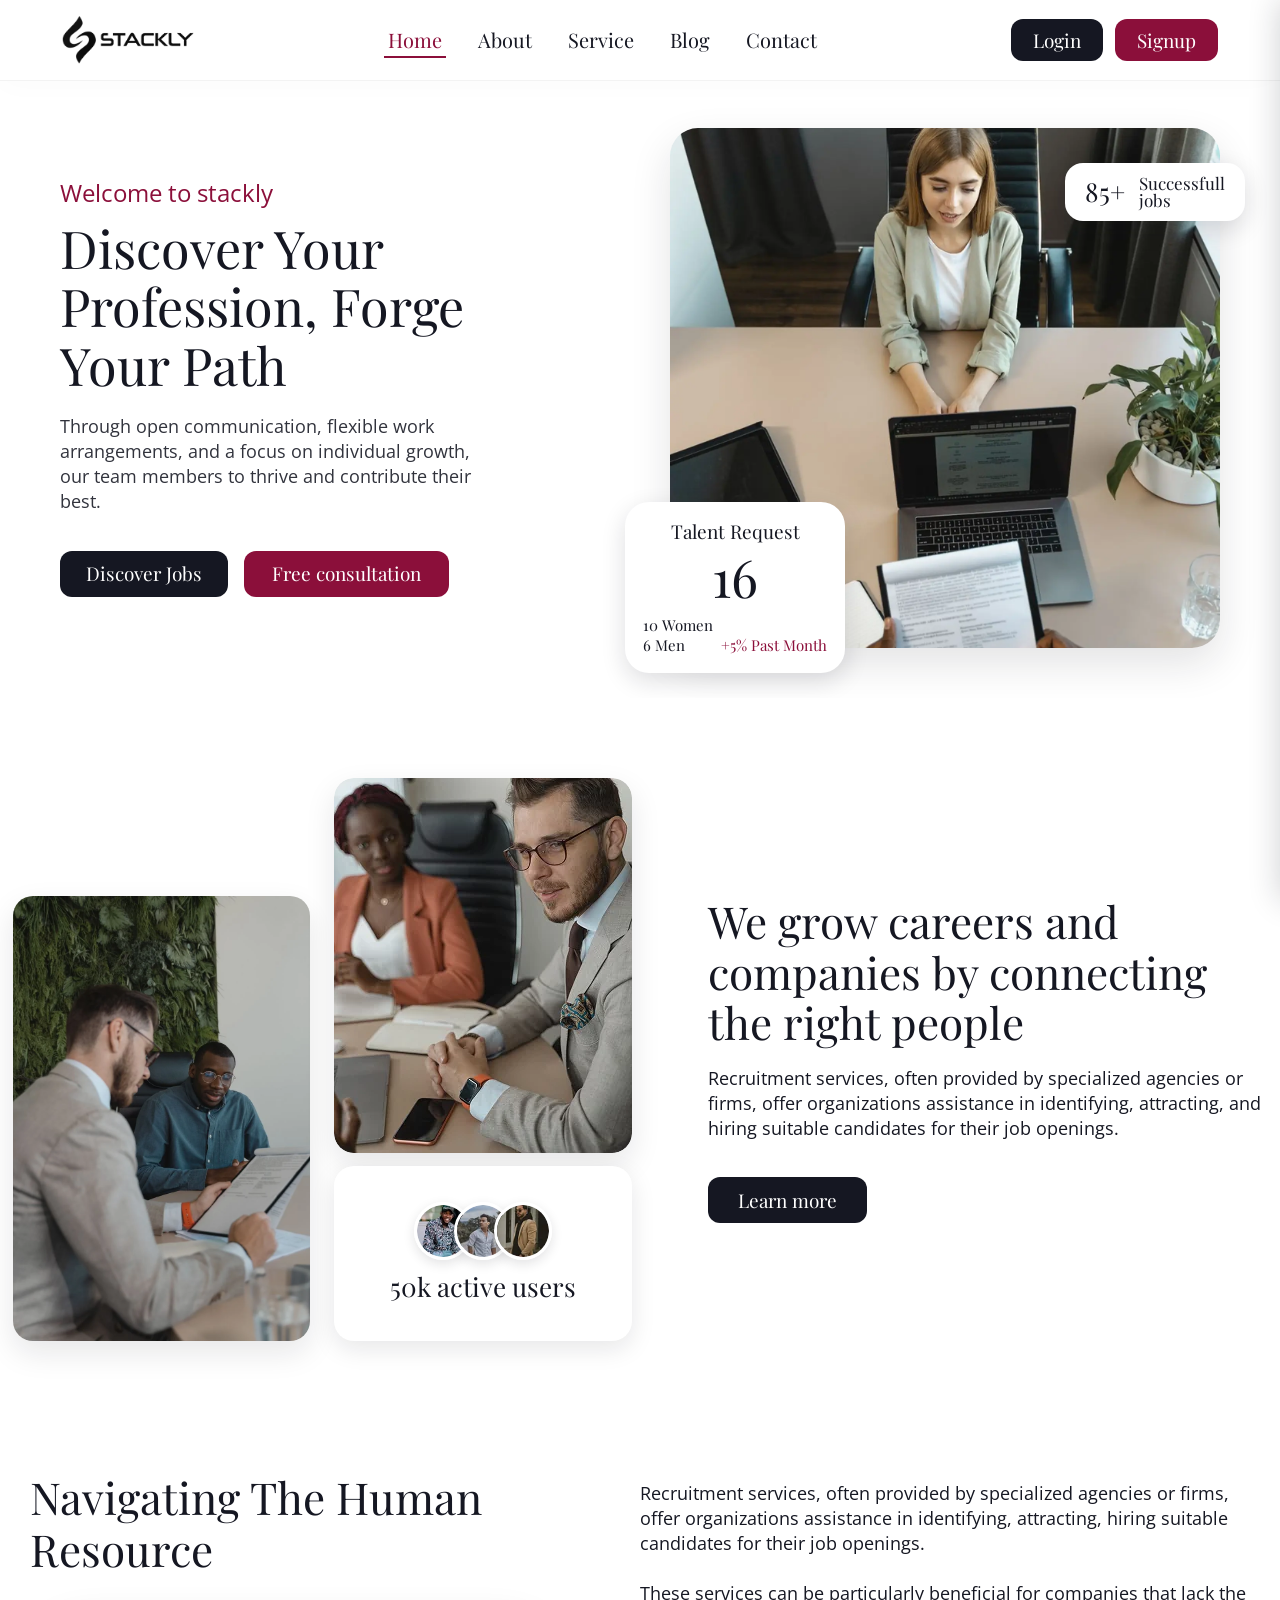
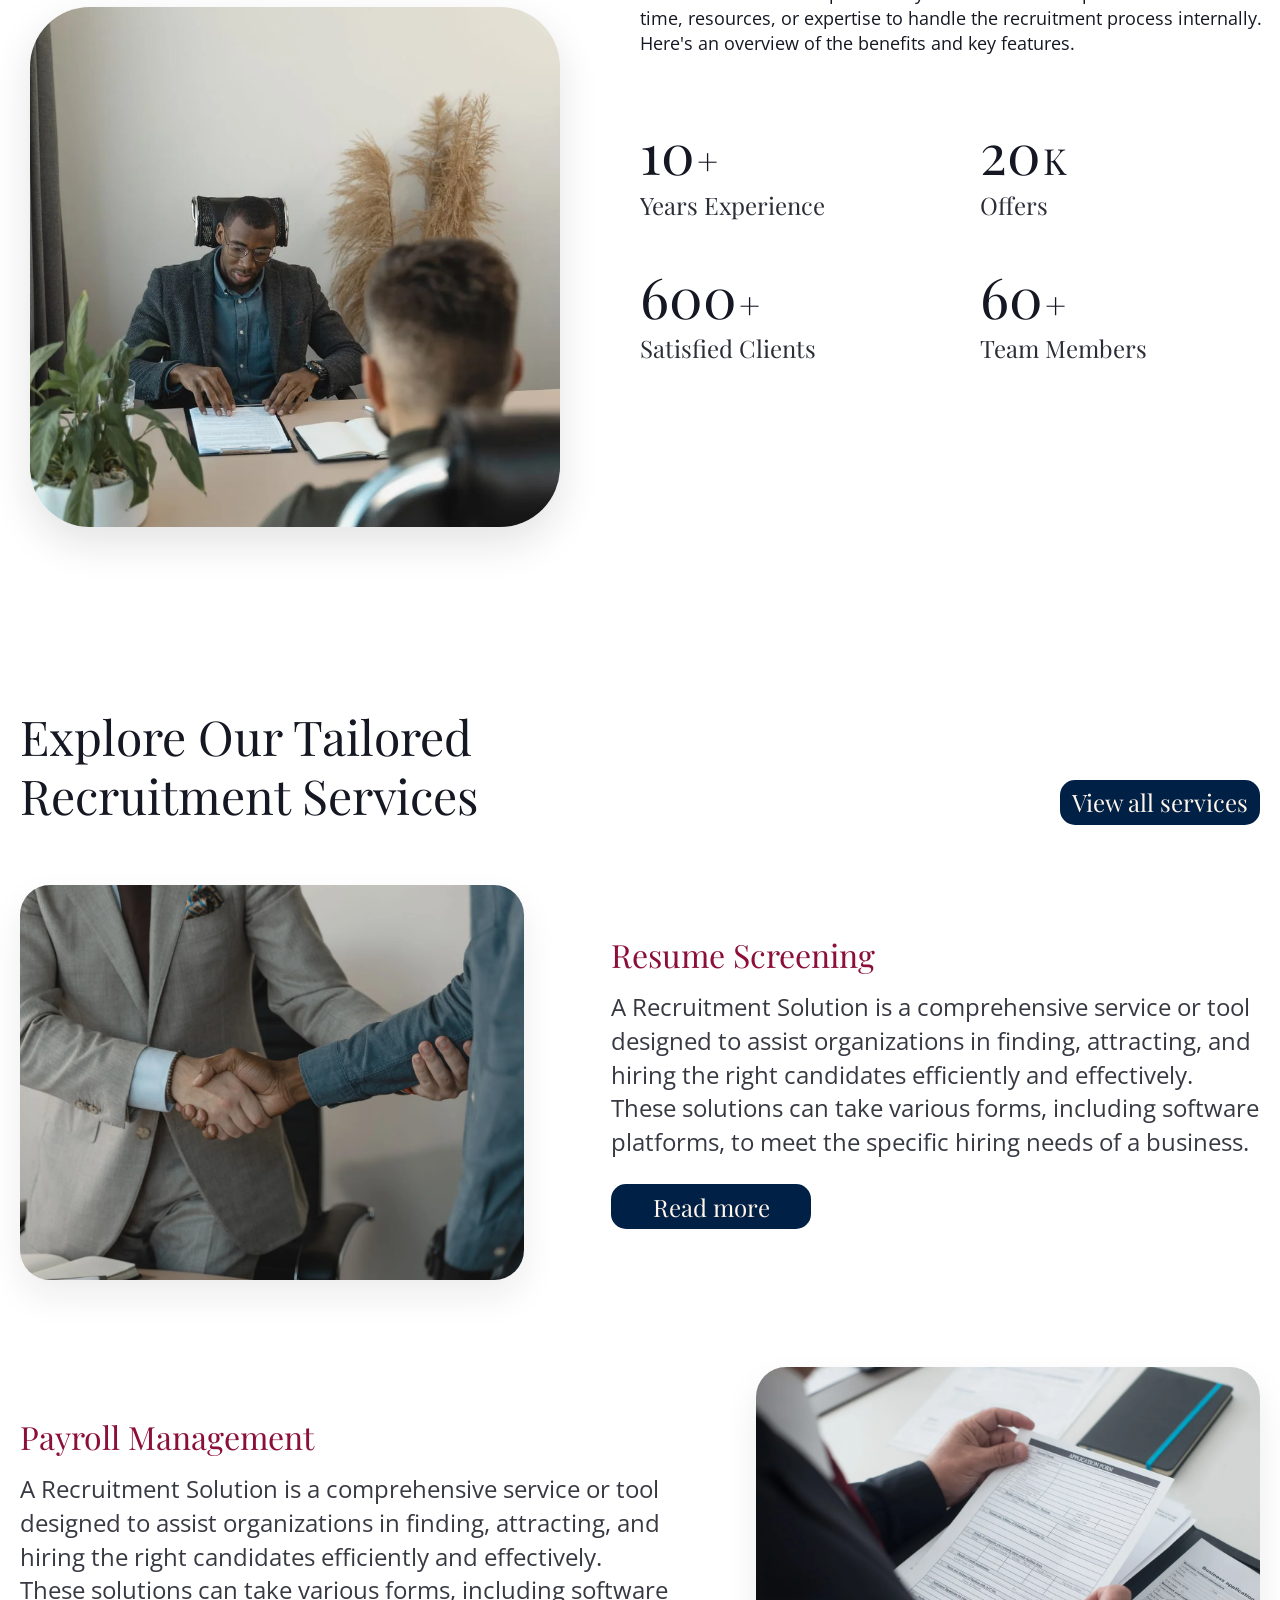
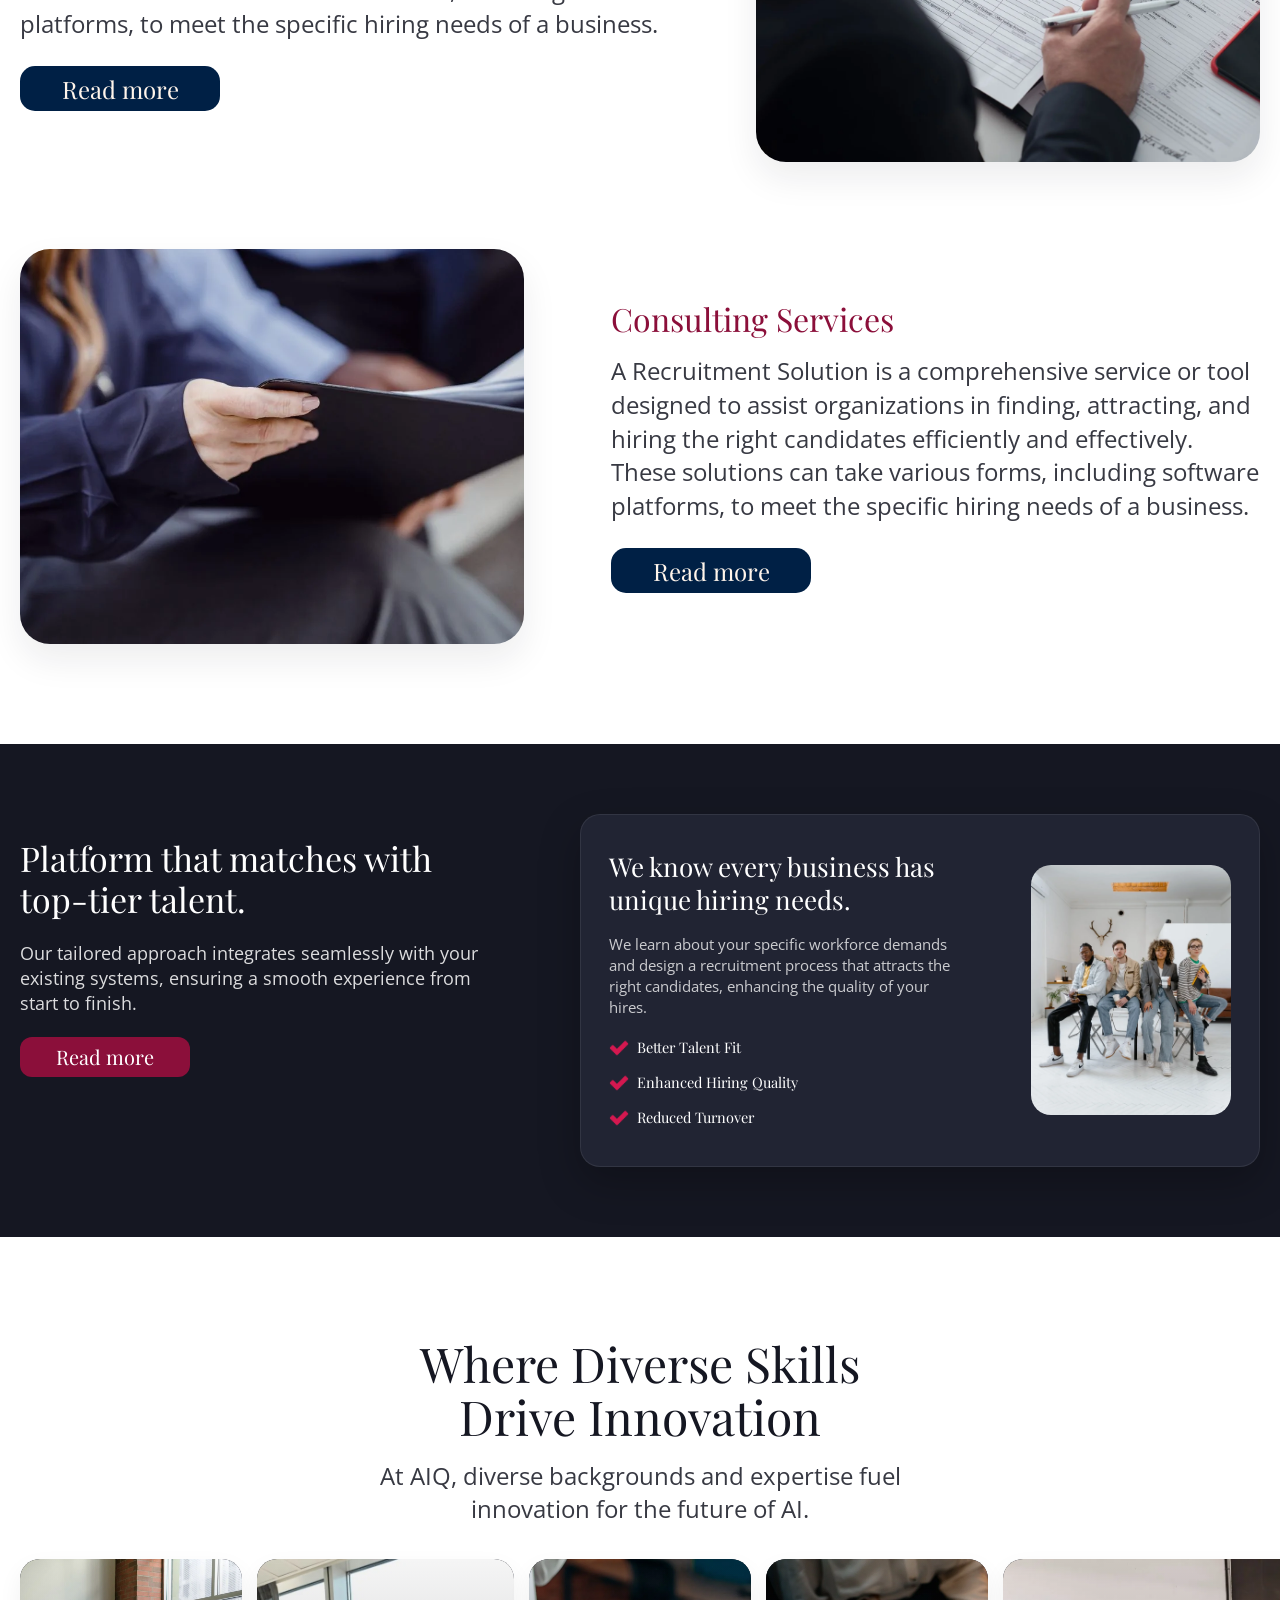
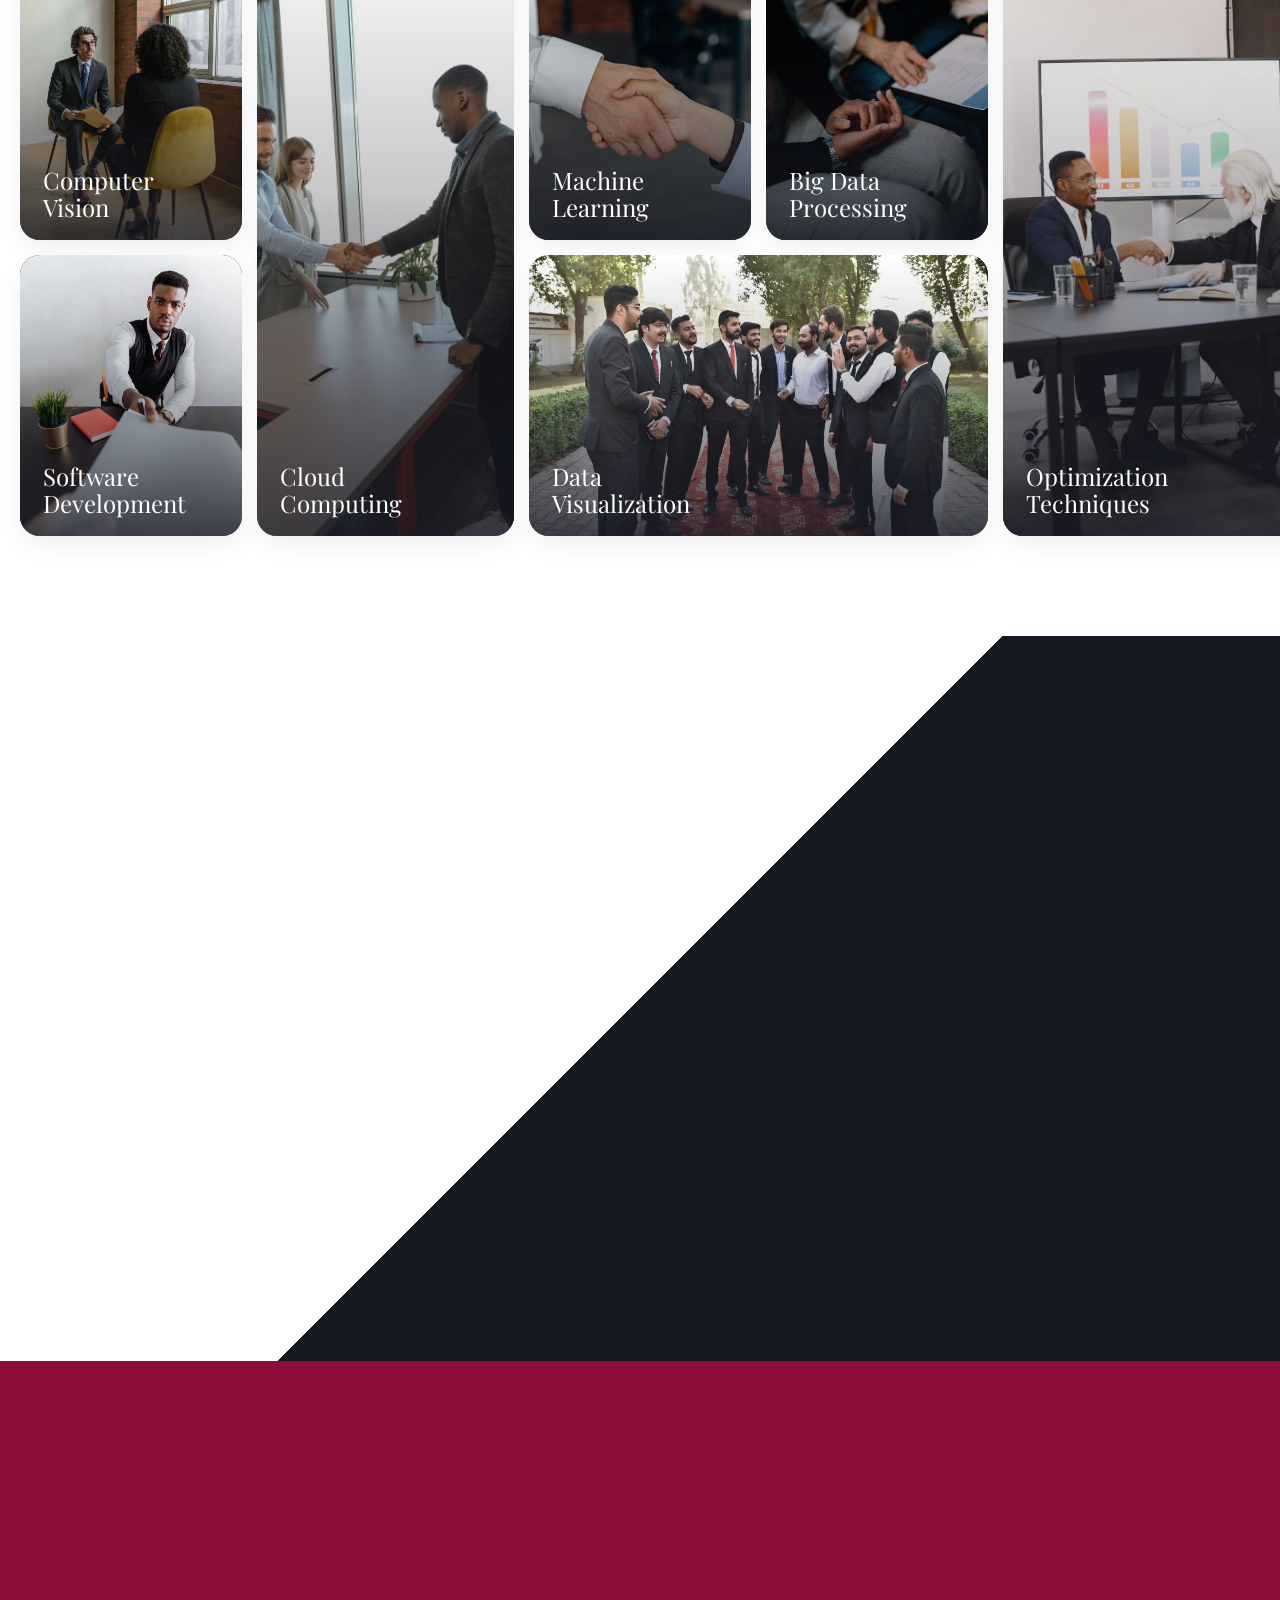
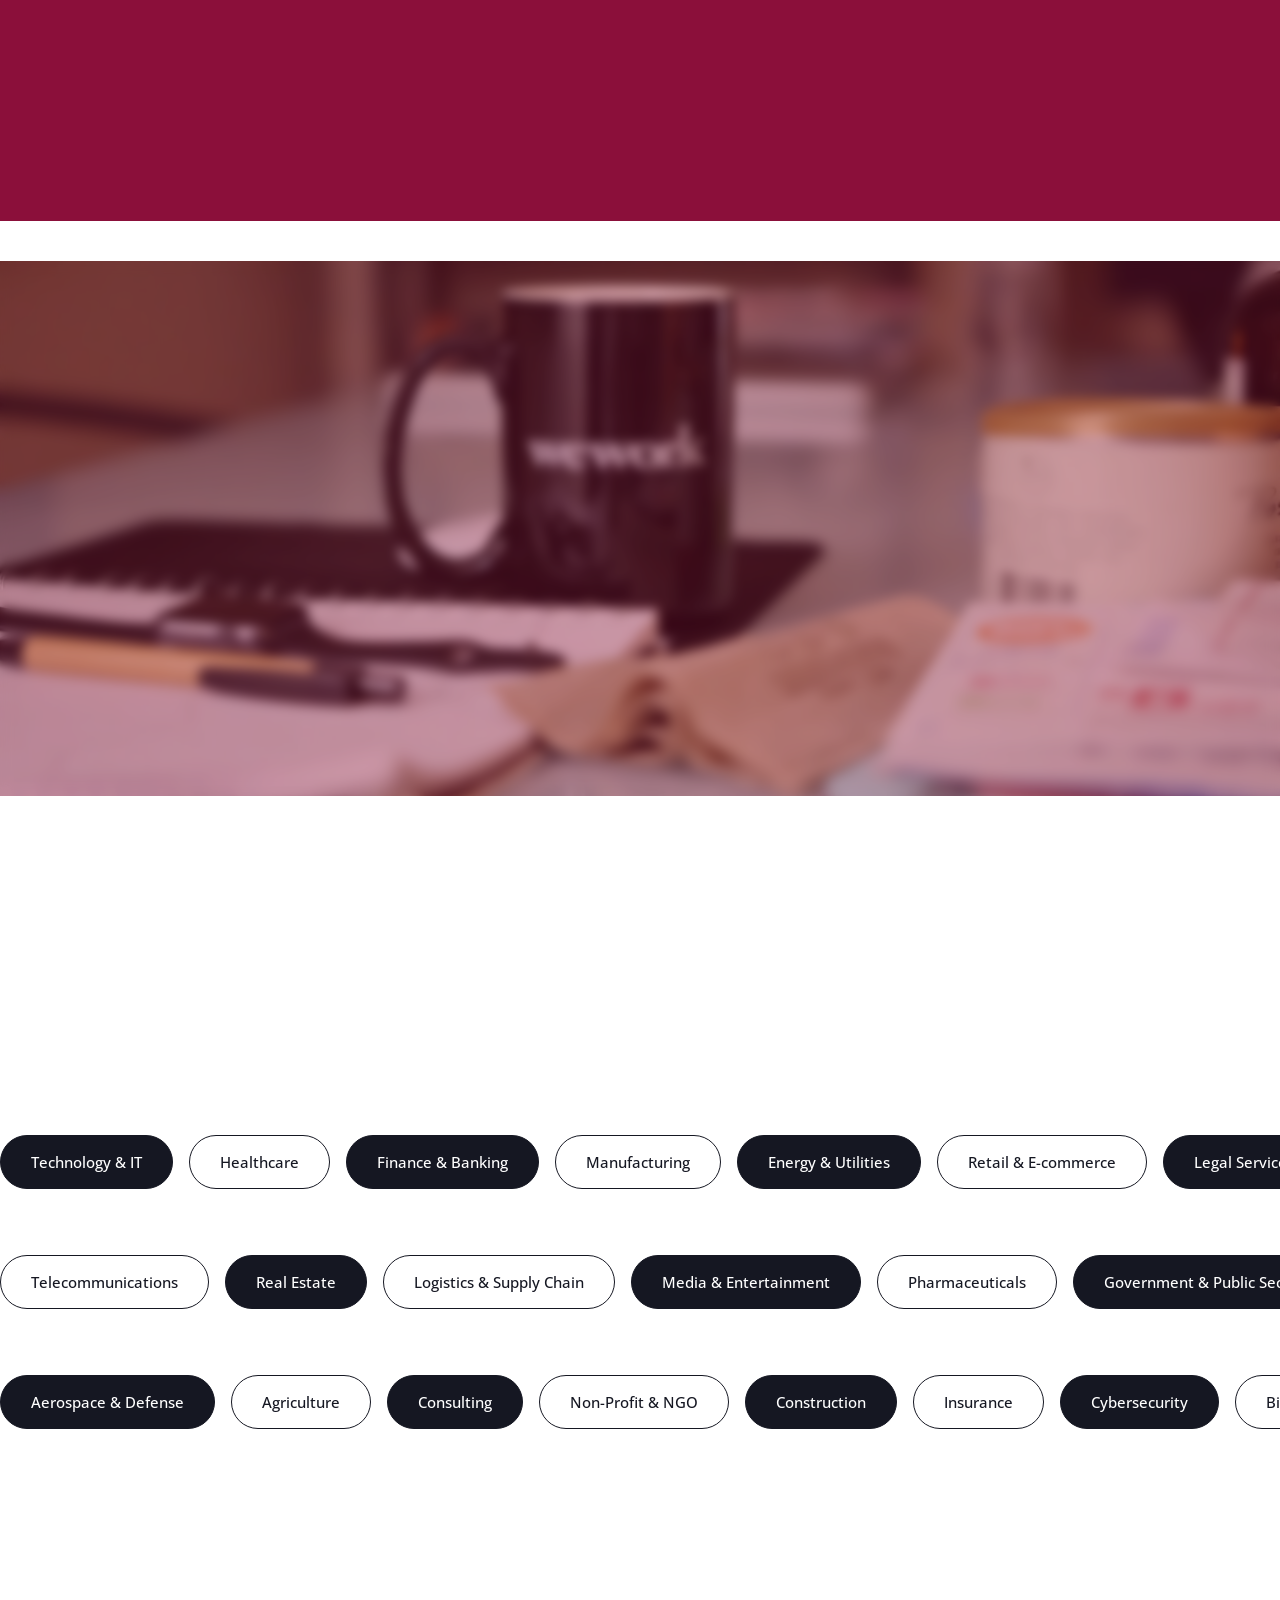
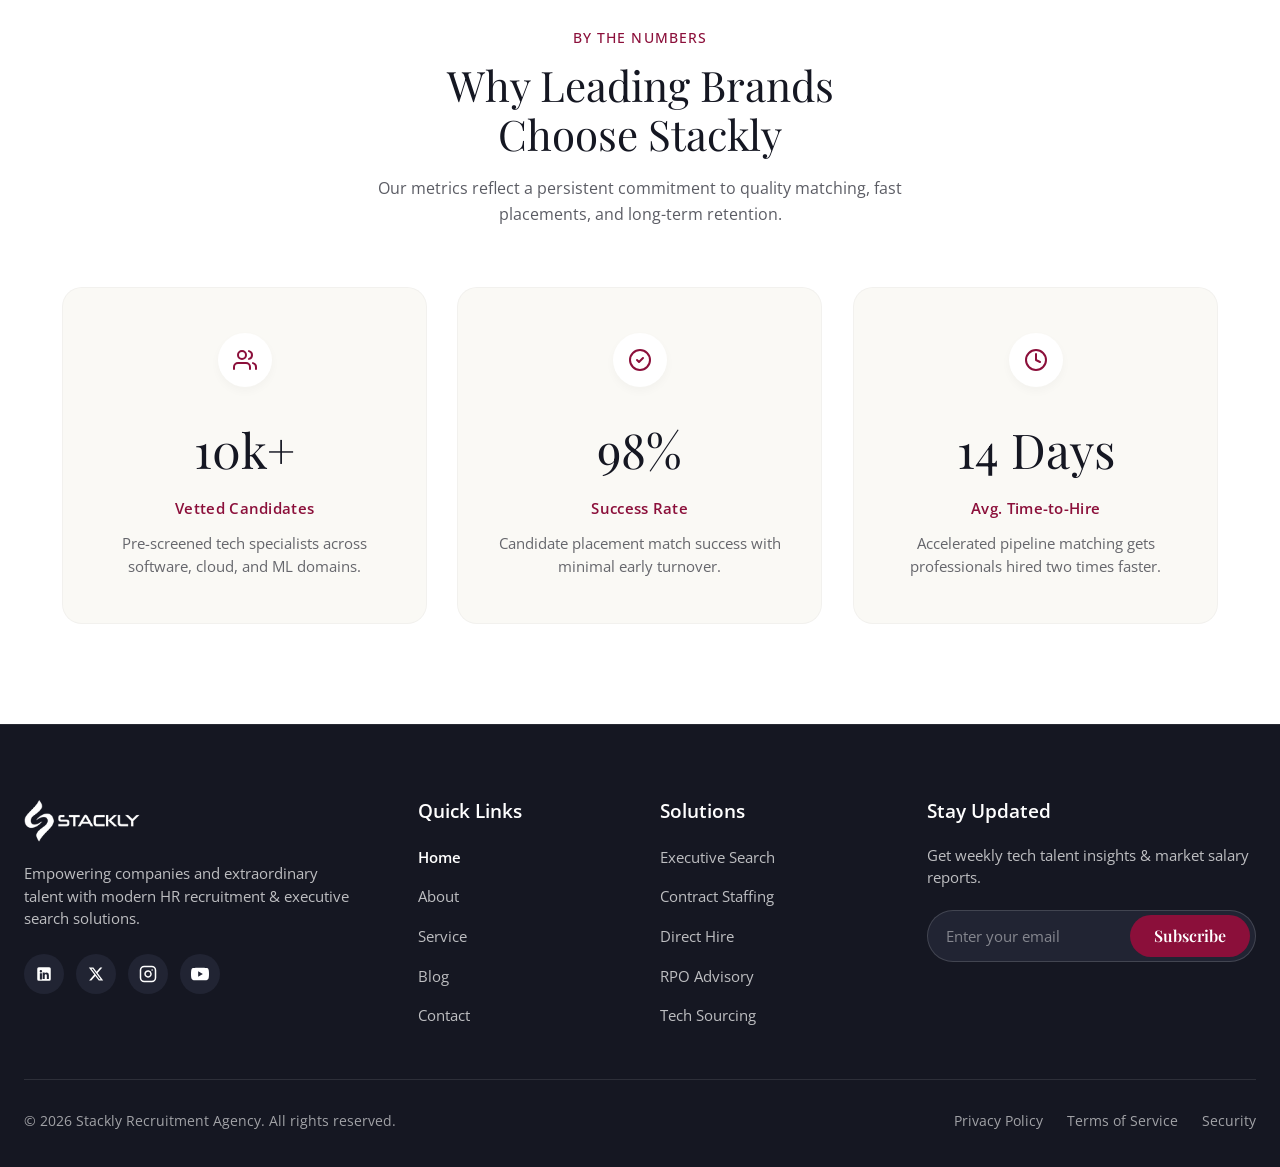
==== commit 6453bf76: "first commit" ====
--- a/index.html
+++ b/index.html
@@ -1,5 +1,3 @@
-
-
 <!DOCTYPE html>
 <html lang="en">
 <head>
@@ -647,8 +645,48 @@
 
       </div>
     </section>
+     
+    <section class="trust-stats-section" id="trust-stats-section">
+      <div class="trust-stats-container">
+        <div class="trust-stats-header reveal-from-bottom">
+          <span class="trust-stats-label">By the Numbers</span>
+          <h2 class="trust-stats-title">Why Leading Brands<br>Choose Stackly</h2>
+          <p class="trust-stats-desc">Our metrics reflect a persistent commitment to quality matching, fast placements, and long-term retention.</p>
+        </div>
+        <div class="trust-stats-grid">
+          <!-- Stat Card 1 -->
+          <div class="trust-stat-card reveal-from-left">
+            <div class="trust-stat-icon">
+              <svg width="24" height="24" viewBox="0 0 24 24" fill="none" stroke="currentColor" stroke-width="2" stroke-linecap="round" stroke-linejoin="round"><path d="M17 21v-2a4 4 0 0 0-4-4H5a4 4 0 0 0-4 4v2"/><circle cx="9" cy="7" r="4"/><path d="M23 21v-2a4 4 0 0 0-3-3.87"/><path d="M16 3.13a4 4 0 0 1 0 7.75"/></svg>
+            </div>
+            <div class="trust-stat-number">10k+</div>
+            <div class="trust-stat-label">Vetted Candidates</div>
+            <p class="trust-stat-info">Pre-screened tech specialists across software, cloud, and ML domains.</p>
+          </div>
+          <!-- Stat Card 2 -->
+          <div class="trust-stat-card reveal-from-bottom">
+            <div class="trust-stat-icon">
+              <svg width="24" height="24" viewBox="0 0 24 24" fill="none" stroke="currentColor" stroke-width="2" stroke-linecap="round" stroke-linejoin="round"><circle cx="12" cy="12" r="10"/><path d="m9 12 2 2 4-4"/></svg>
+            </div>
+            <div class="trust-stat-number">98%</div>
+            <div class="trust-stat-label">Success Rate</div>
+            <p class="trust-stat-info">Candidate placement match success with minimal early turnover.</p>
+          </div>
+          <!-- Stat Card 3 -->
+          <div class="trust-stat-card reveal-from-right">
+            <div class="trust-stat-icon">
+              <svg width="24" height="24" viewBox="0 0 24 24" fill="none" stroke="currentColor" stroke-width="2" stroke-linecap="round" stroke-linejoin="round"><circle cx="12" cy="12" r="10"/><polyline points="12 6 12 12 16 14"/></svg>
+            </div>
+            <div class="trust-stat-number">14 Days</div>
+            <div class="trust-stat-label">Avg. Time-to-Hire</div>
+            <p class="trust-stat-info">Accelerated pipeline matching gets professionals hired two times faster.</p>
+          </div>
+        </div>
+      </div>
+    </section>
 
   </main>
+
 
   <!-- Reusable Common Footer -->
   <div id="common-footer">
--- a/index.css
+++ b/index.css
@@ -2449,6 +2449,121 @@
   }
 }
 
-
-
-
+ 
+
+/* ==========================================
+   TRUST STATS SECTION
+   ========================================== */
+.trust-stats-section {
+  padding: 100px 0;
+  background-color: var(--color-white);
+  width: 100%;
+}
+.trust-stats-container {
+  max-width: 1316px;
+  margin: 0 auto;
+  padding: 0 62px;
+}
+.trust-stats-header {
+  text-align: center;
+  margin-bottom: 60px;
+}
+.trust-stats-label {
+  font-family: var(--font-open-sans);
+  font-weight: 500;
+  font-size: 14px;
+  letter-spacing: 0.08em;
+  text-transform: uppercase;
+  color: var(--color-burgundy);
+  margin-bottom: 12px;
+  display: block;
+}
+.trust-stats-title {
+  font-family: var(--font-serif-heading);
+  font-weight: 400;
+  font-size: 42px;
+  line-height: 1.15;
+  color: var(--color-charcoal);
+  margin-bottom: 18px;
+}
+.trust-stats-desc {
+  font-family: var(--font-open-sans);
+  font-size: 16px;
+  color: rgba(21, 23, 34, 0.7);
+  max-width: 600px;
+  margin: 0 auto;
+}
+.trust-stats-grid {
+  display: grid;
+  grid-template-columns: repeat(3, 1fr);
+  gap: 30px;
+}
+.trust-stat-card {
+  background: #faf9f5;
+  border-radius: 20px;
+  padding: 45px 35px;
+  border: 1px solid rgba(21, 23, 34, 0.03);
+  text-align: center;
+  transition: transform 0.3s ease, box-shadow 0.3s ease;
+}
+.trust-stat-card:hover {
+  transform: translateY(-5px);
+  box-shadow: 0 12px 30px rgba(21, 23, 34, 0.04);
+}
+.trust-stat-icon {
+  width: 54px;
+  height: 54px;
+  background-color: var(--color-white);
+  border-radius: 50%;
+  display: inline-flex;
+  align-items: center;
+  justify-content: center;
+  color: var(--color-burgundy);
+  margin-bottom: 24px;
+  box-shadow: 0 4px 10px rgba(21, 23, 34, 0.03);
+}
+.trust-stat-number {
+  font-family: var(--font-serif-heading);
+  font-size: 48px;
+  color: var(--color-charcoal);
+  margin-bottom: 8px;
+  font-weight: 400;
+}
+.trust-stat-label {
+  font-family: var(--font-open-sans);
+  font-weight: 600;
+  font-size: 15px;
+  letter-spacing: 0.02em;
+  color: var(--color-burgundy);
+  margin-bottom: 12px;
+}
+.trust-stat-info {
+  font-family: var(--font-open-sans);
+  font-size: 14.5px;
+  line-height: 1.6;
+  color: rgba(21, 23, 34, 0.65);
+}
+@media (max-width: 1024px) {
+  .trust-stats-container {
+    padding: 0 40px;
+  }
+}
+@media (max-width: 860px) {
+  .trust-stats-container {
+    padding: 0 20px;
+  }
+  .trust-stats-grid {
+    grid-template-columns: 1fr;
+    gap: 24px;
+  }
+  .trust-stats-title {
+    font-size: 32px;
+  }
+}
+ 
+ 
+ 
+
+
+
+
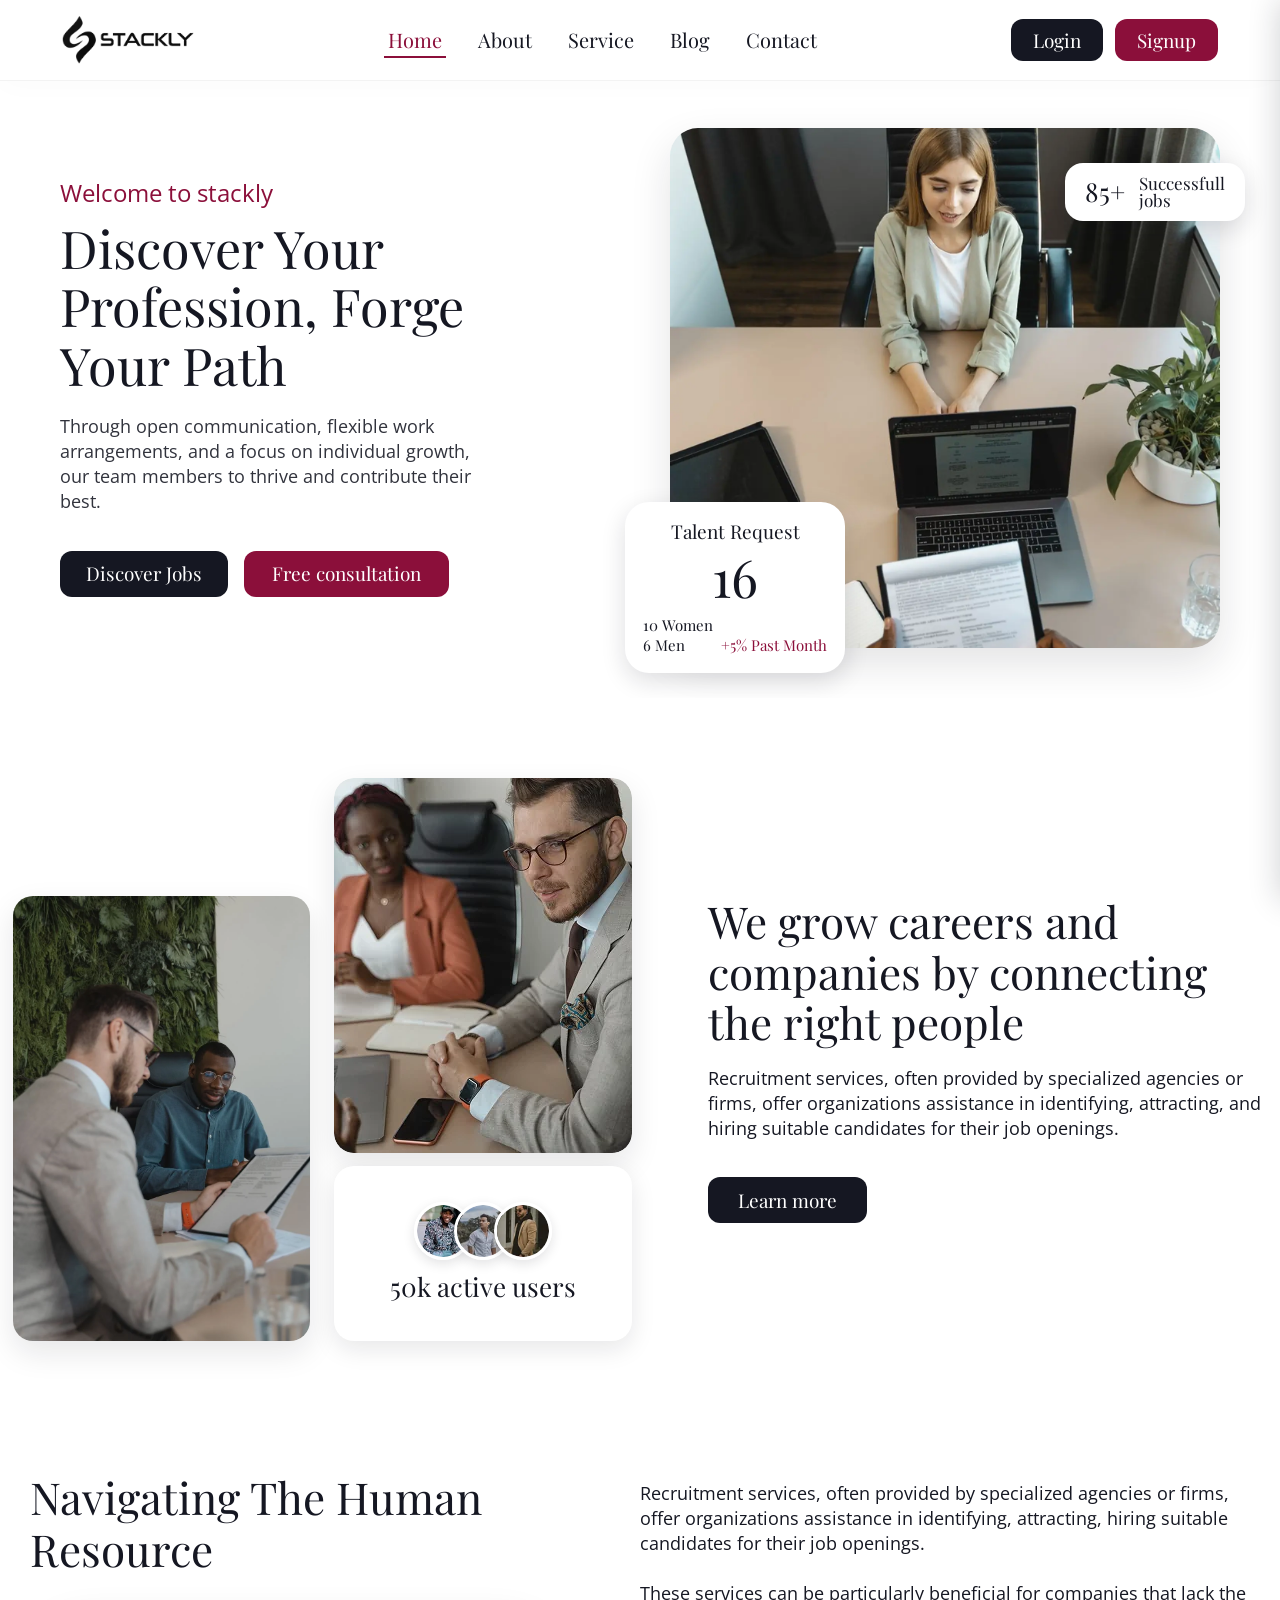
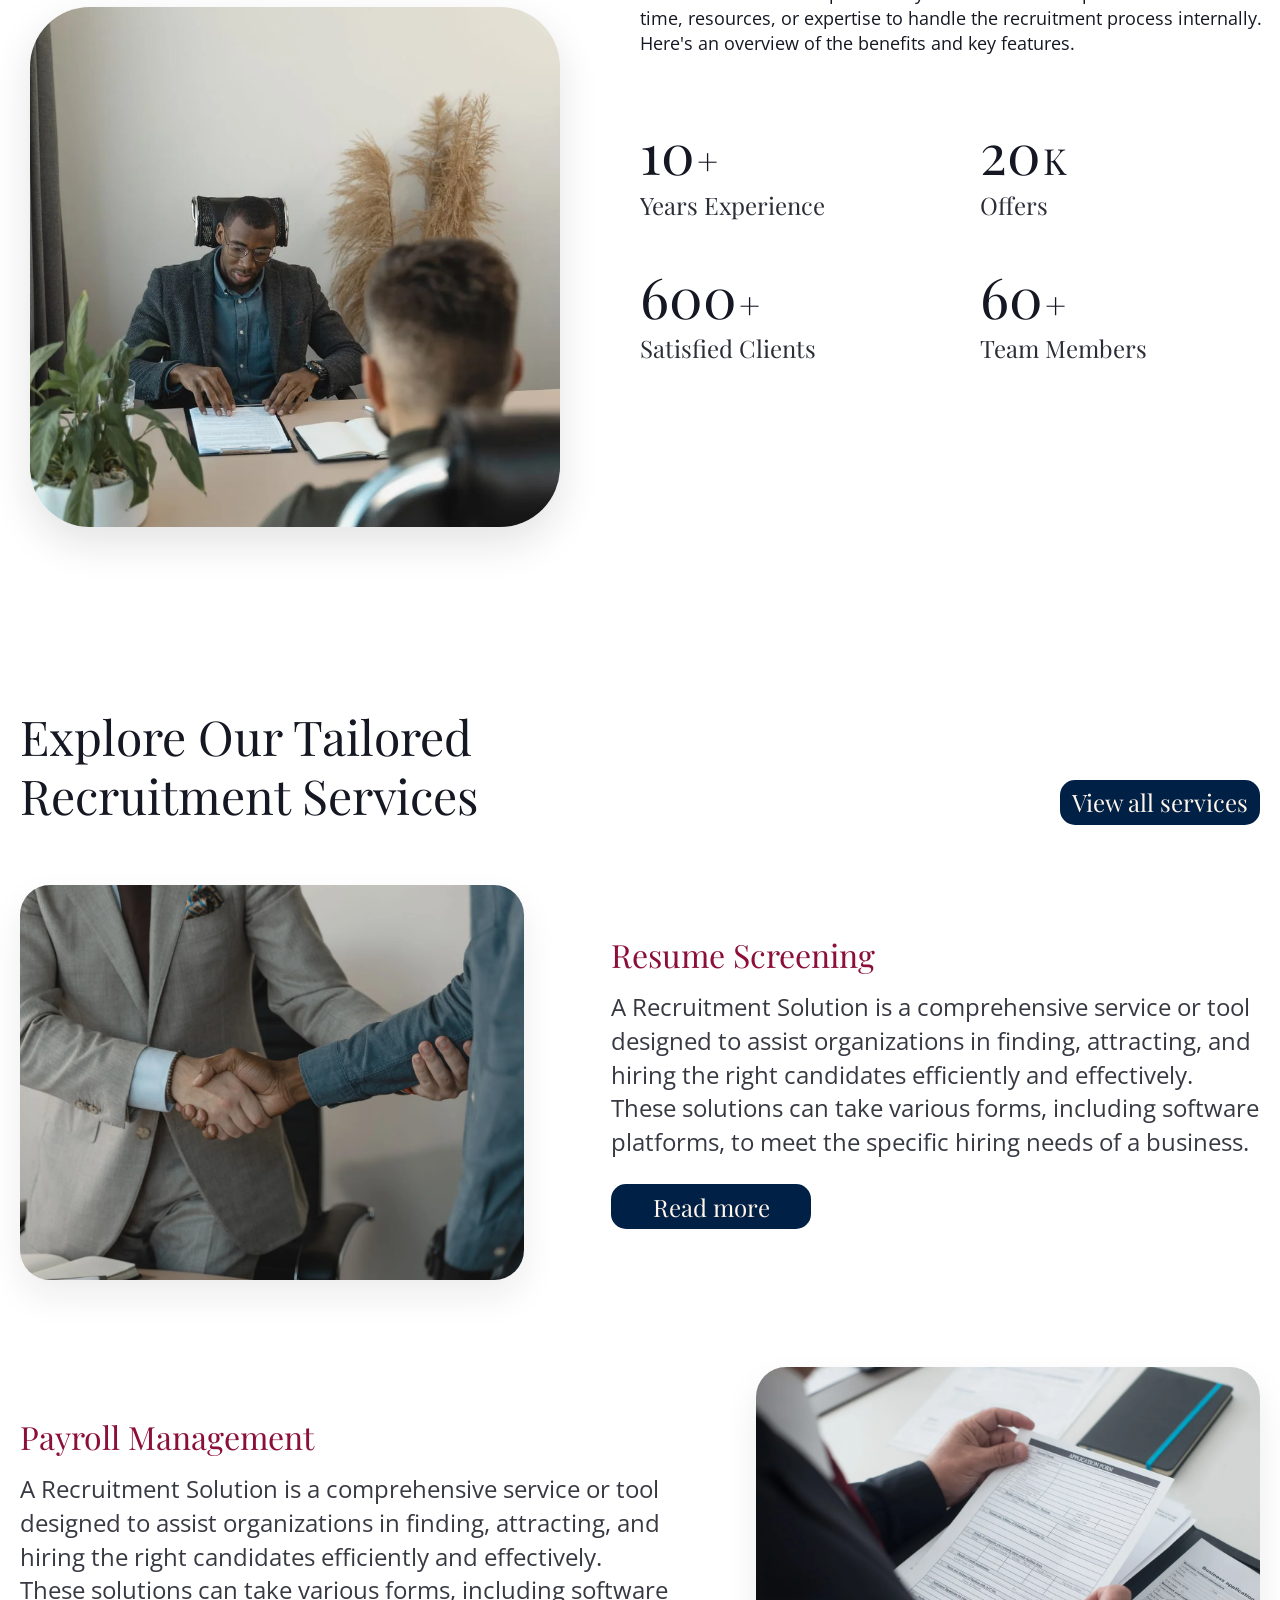
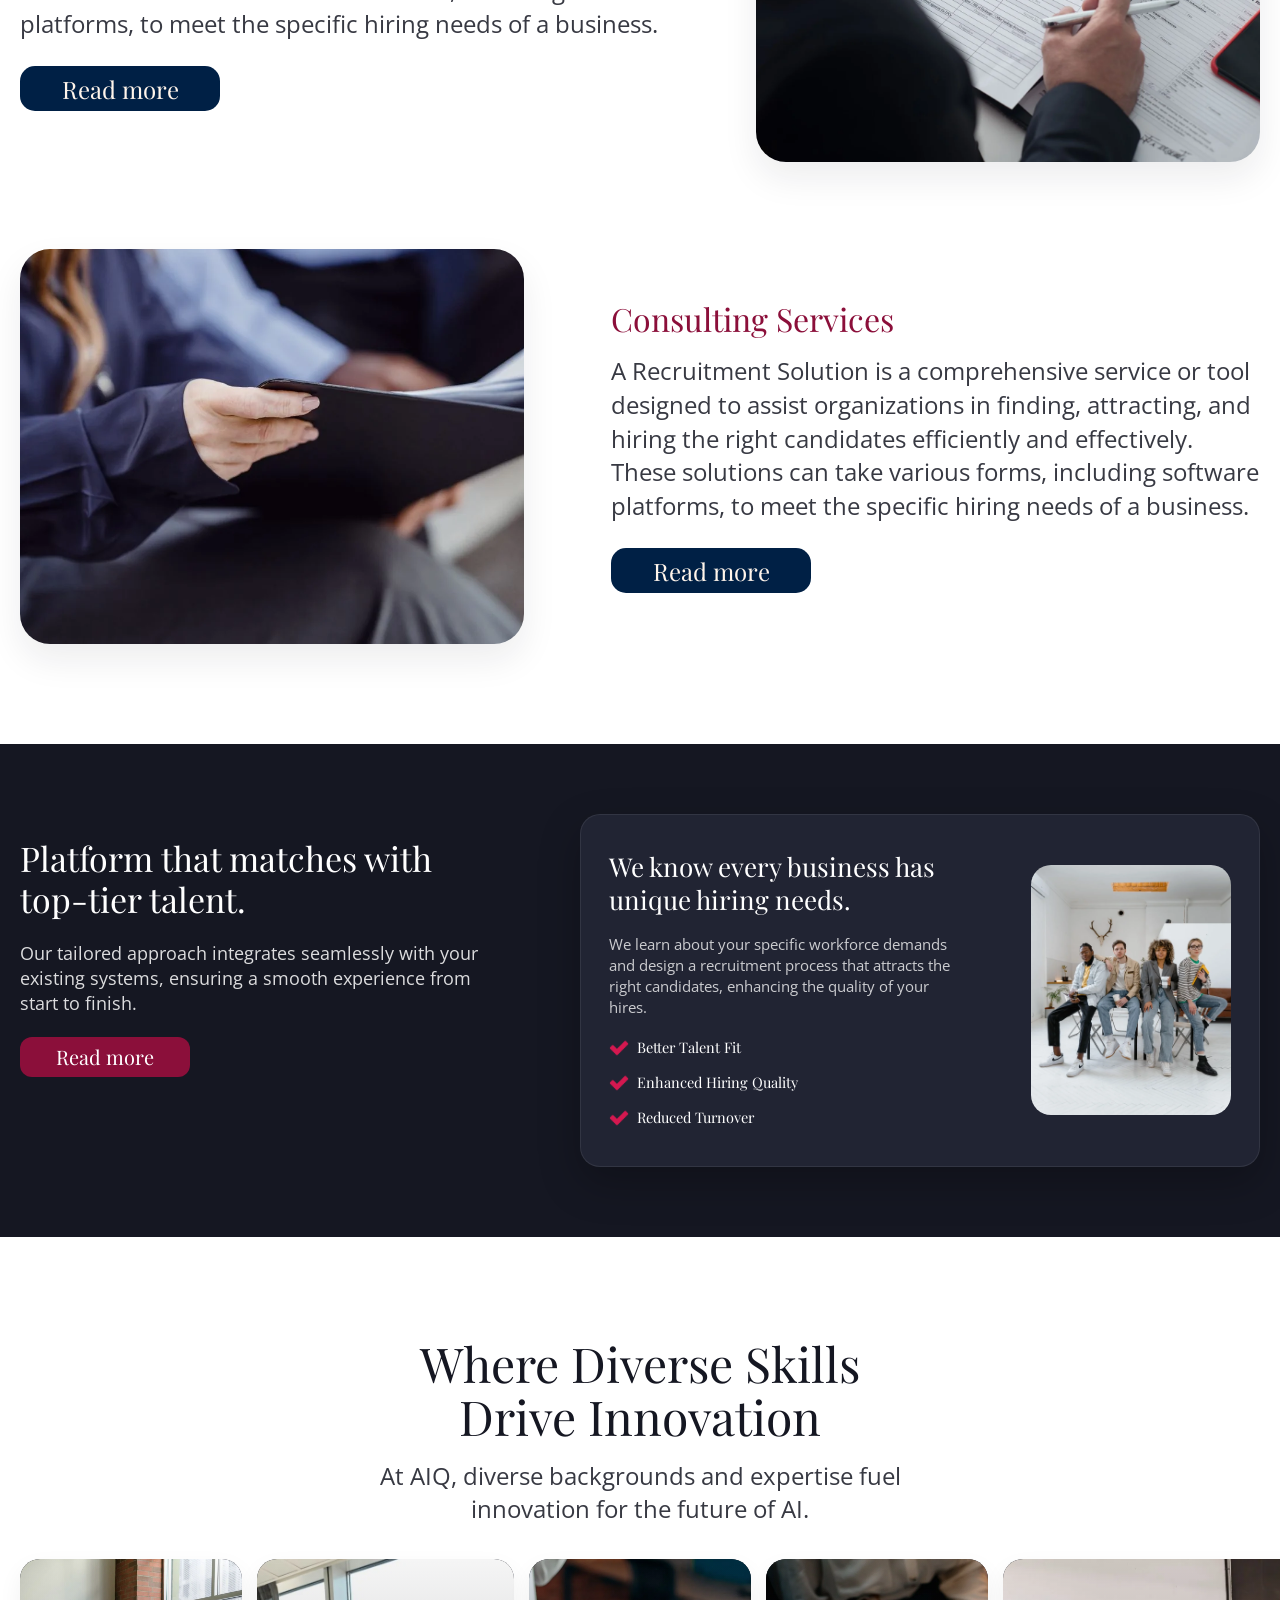
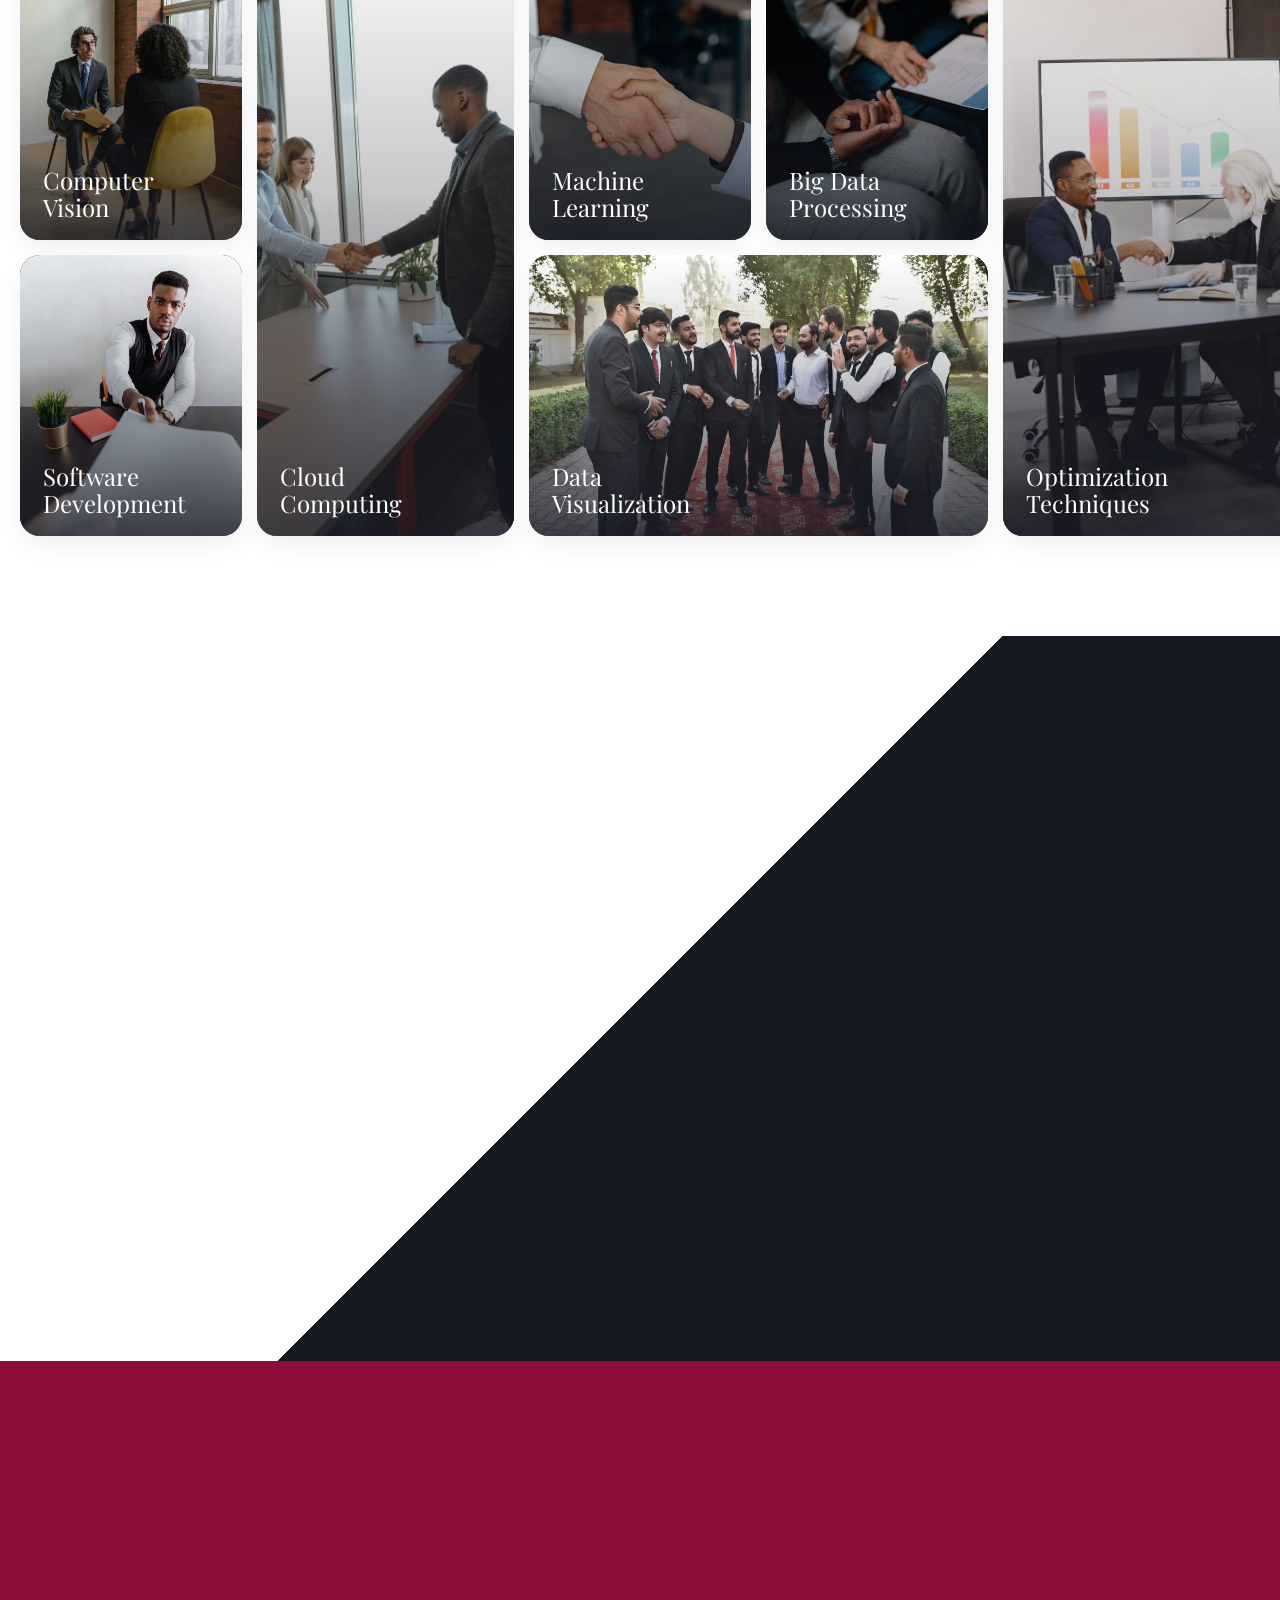
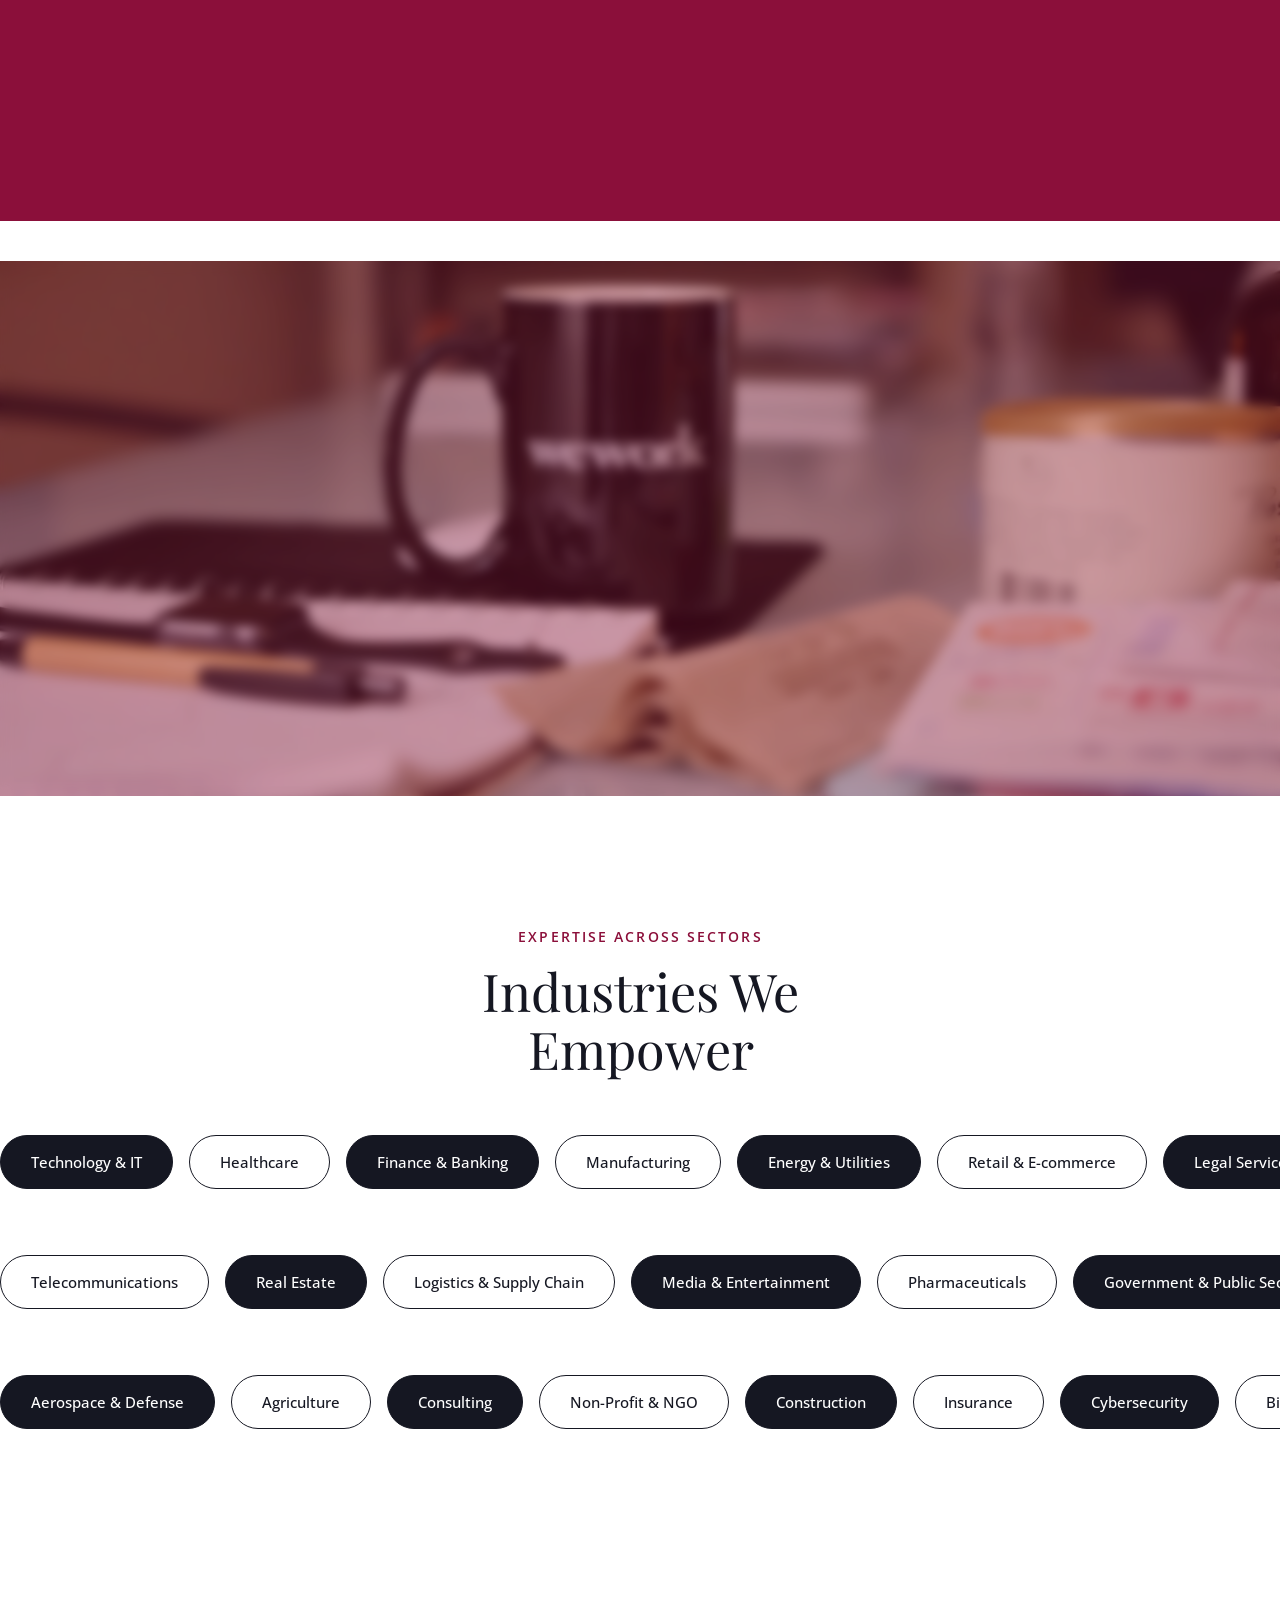
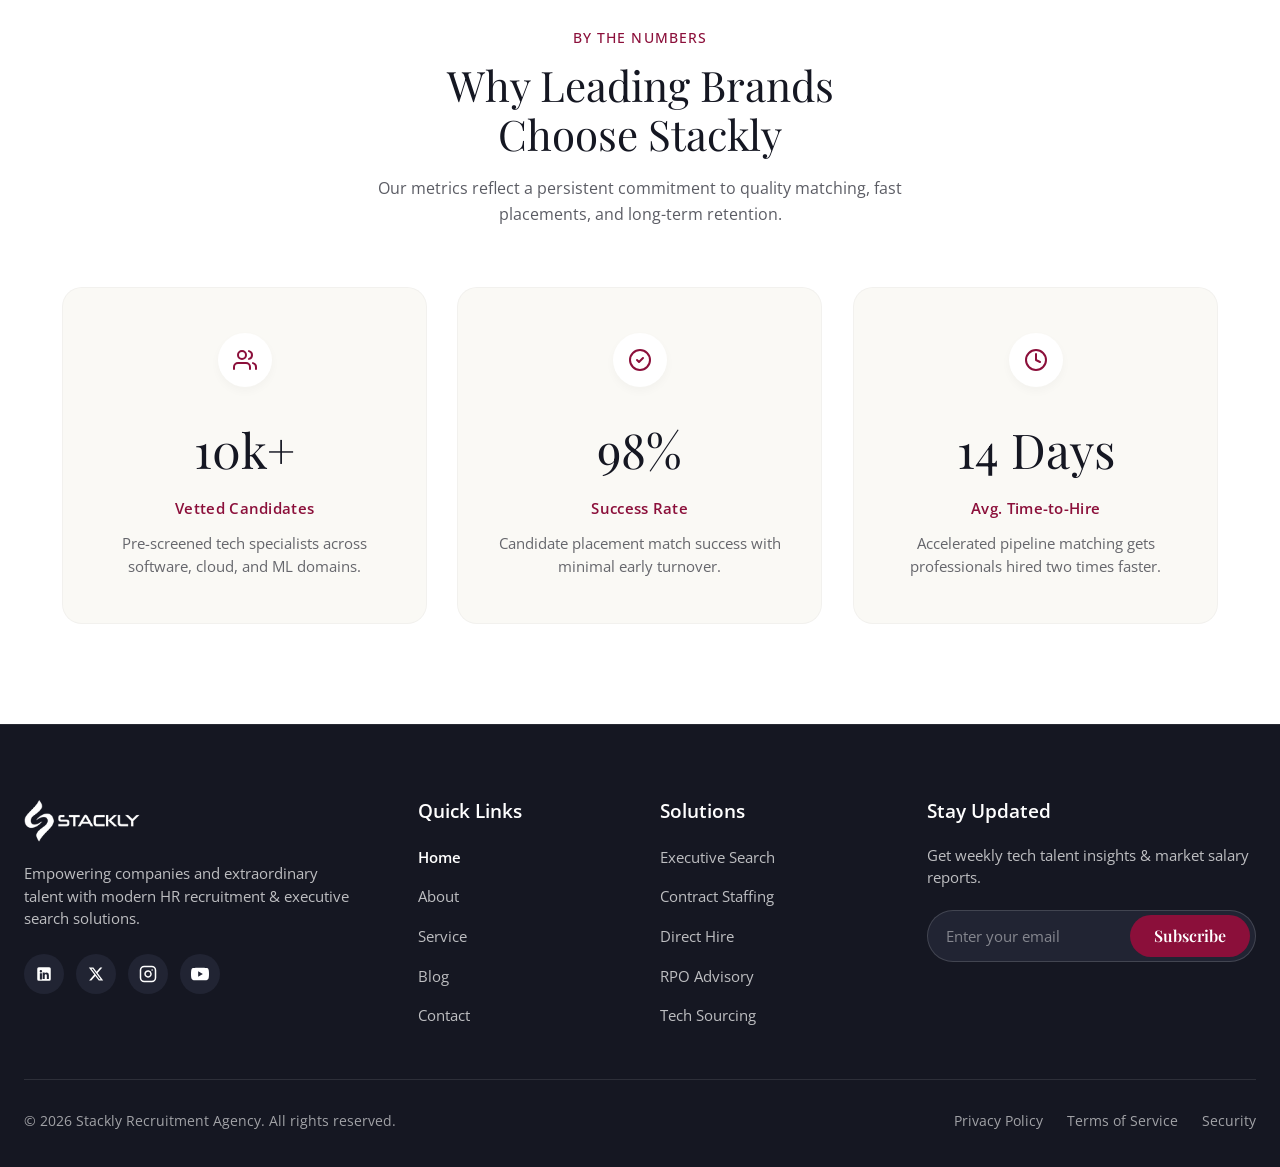
==== commit c8a29912: "first commit" ====
--- a/index.html
+++ b/index.html
@@ -221,7 +221,6 @@
         </div>
 
     </section>
-
     <!-- Explore Services Section -->
     <section class="explore-services-section" id="explore-services-section">
       <div class="explore-services-container">
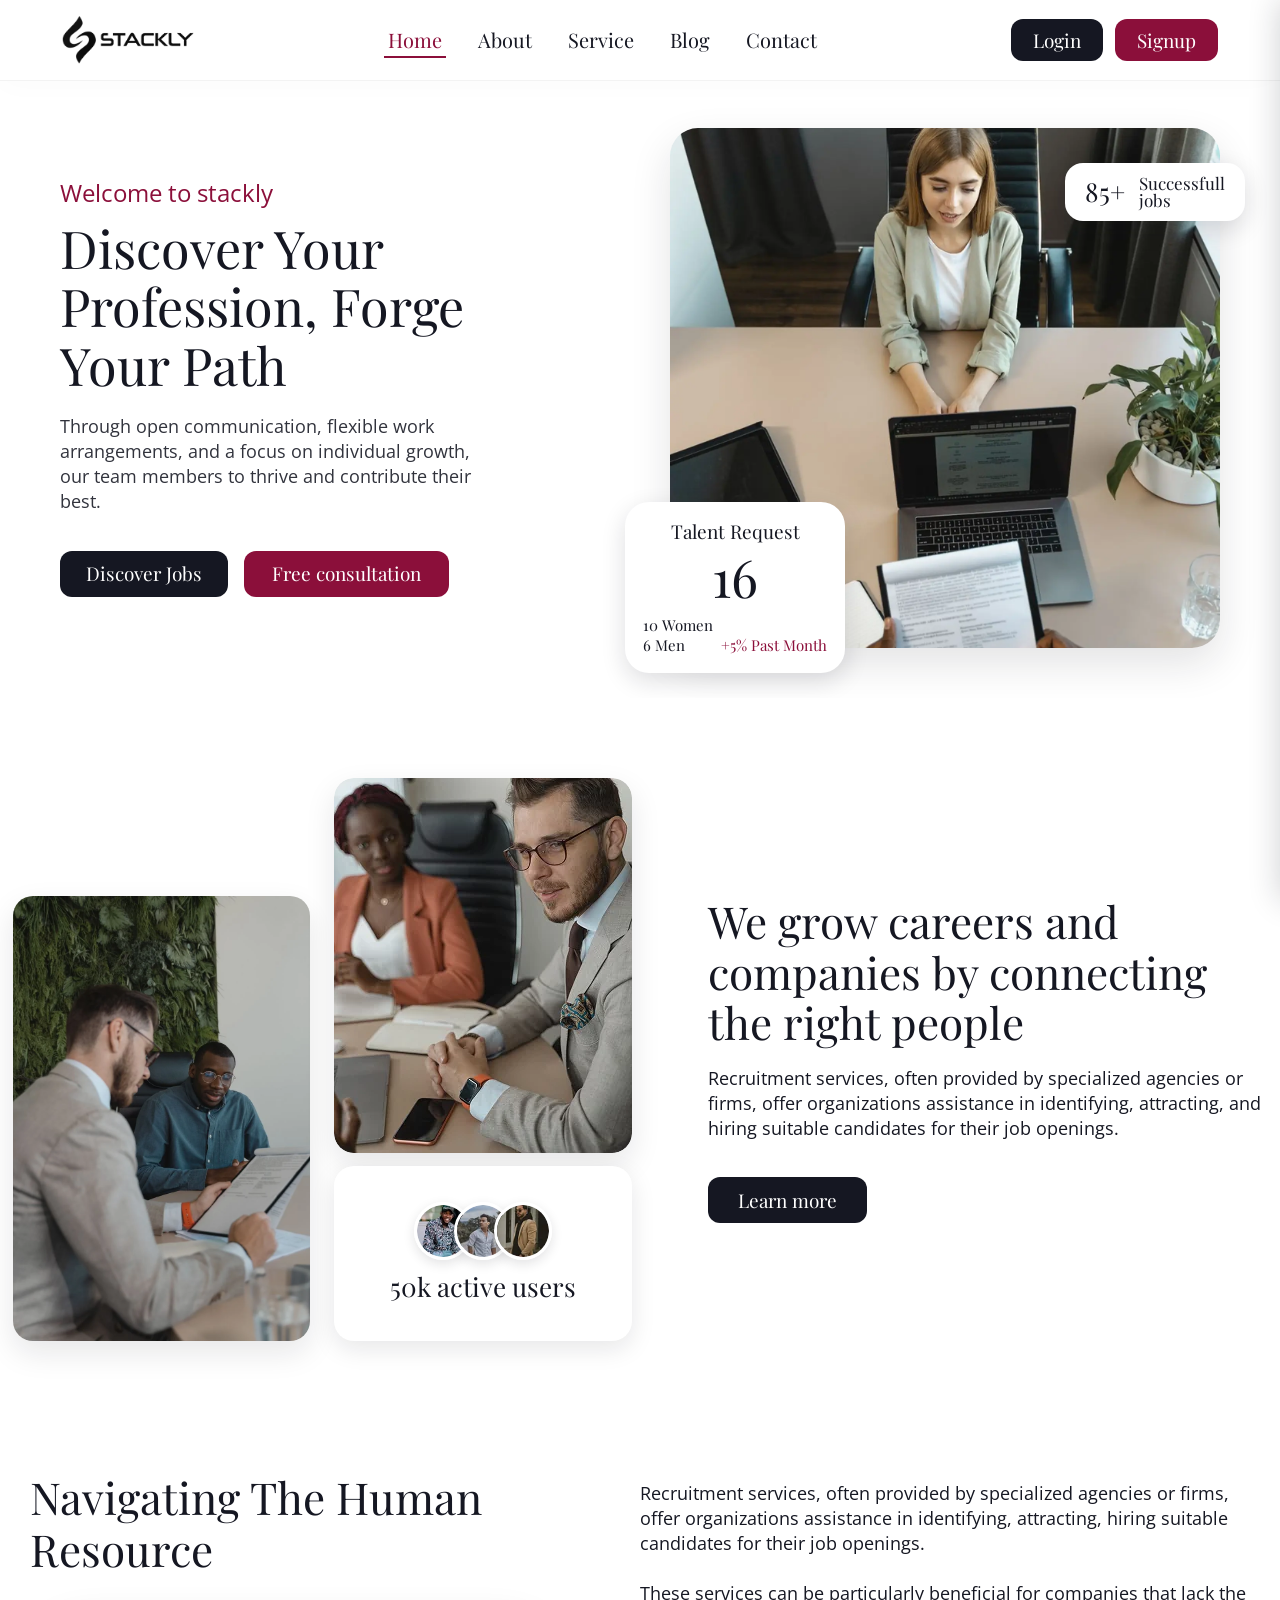
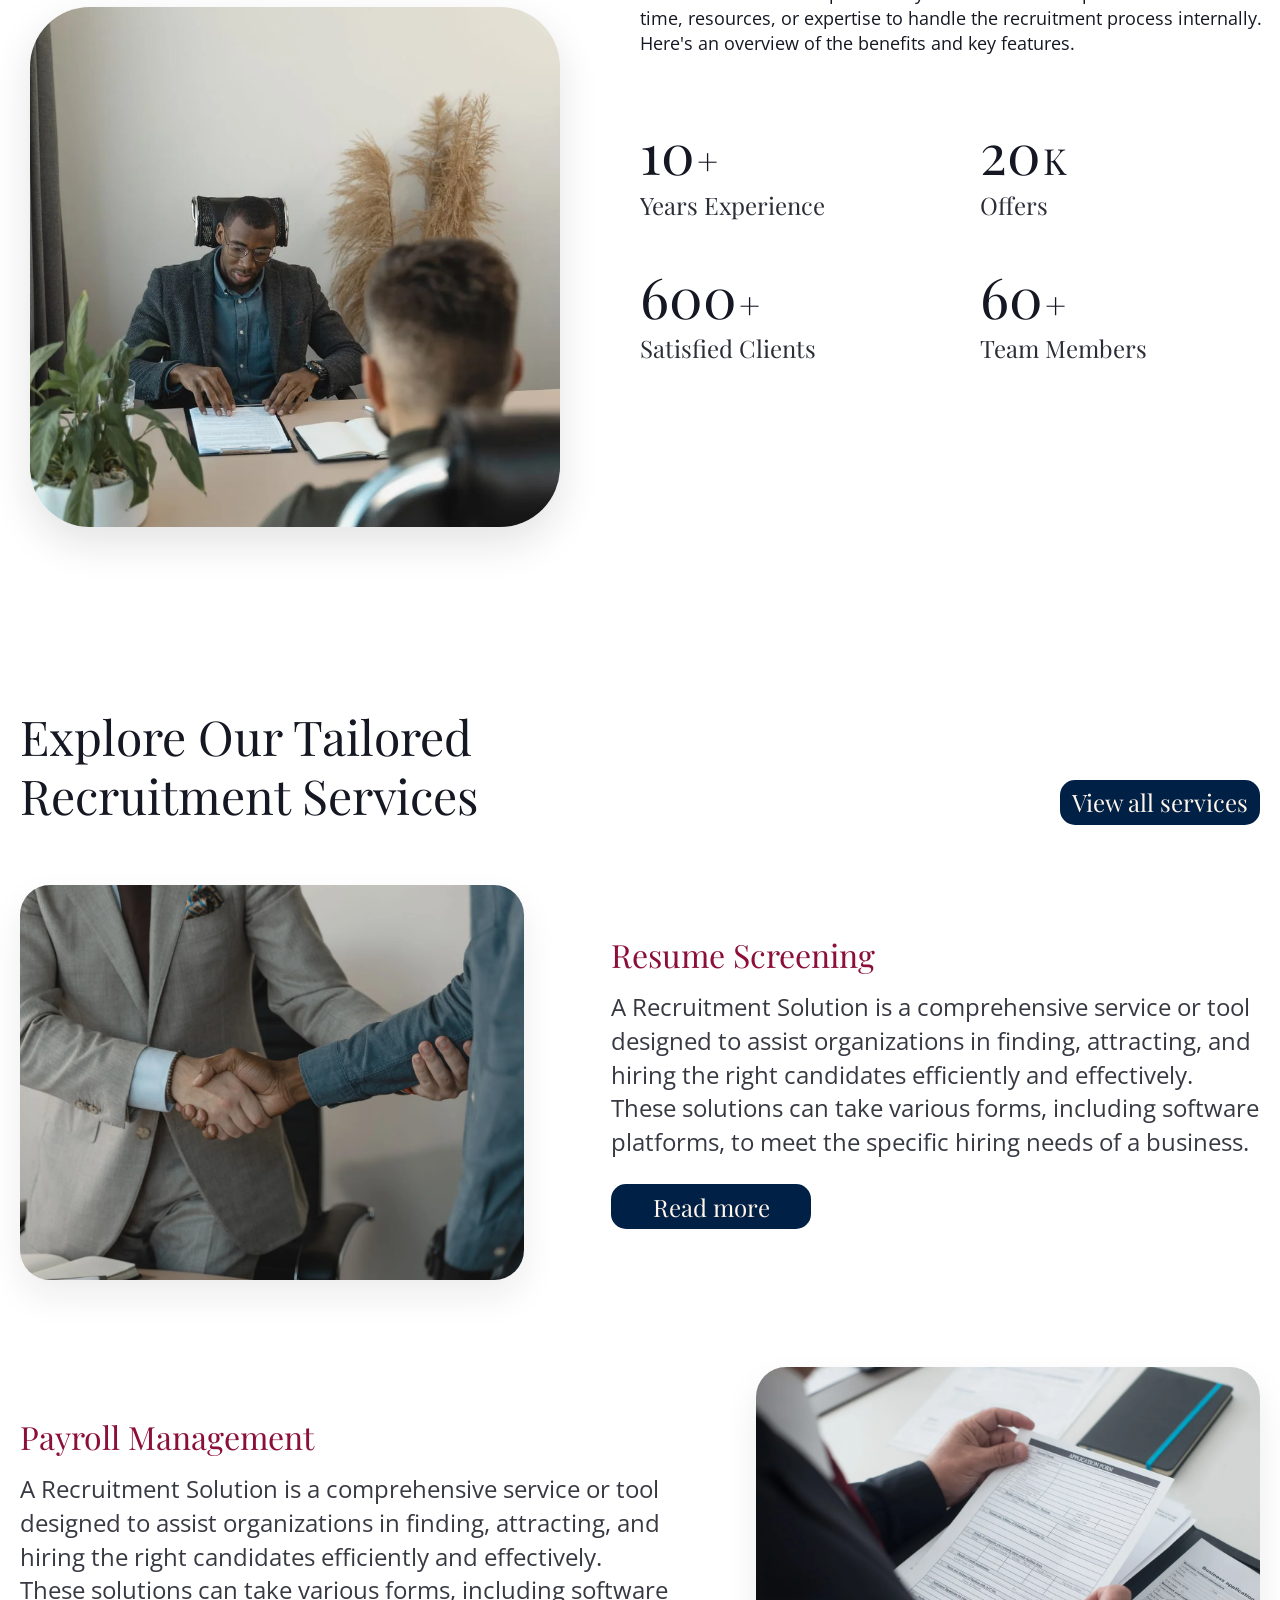
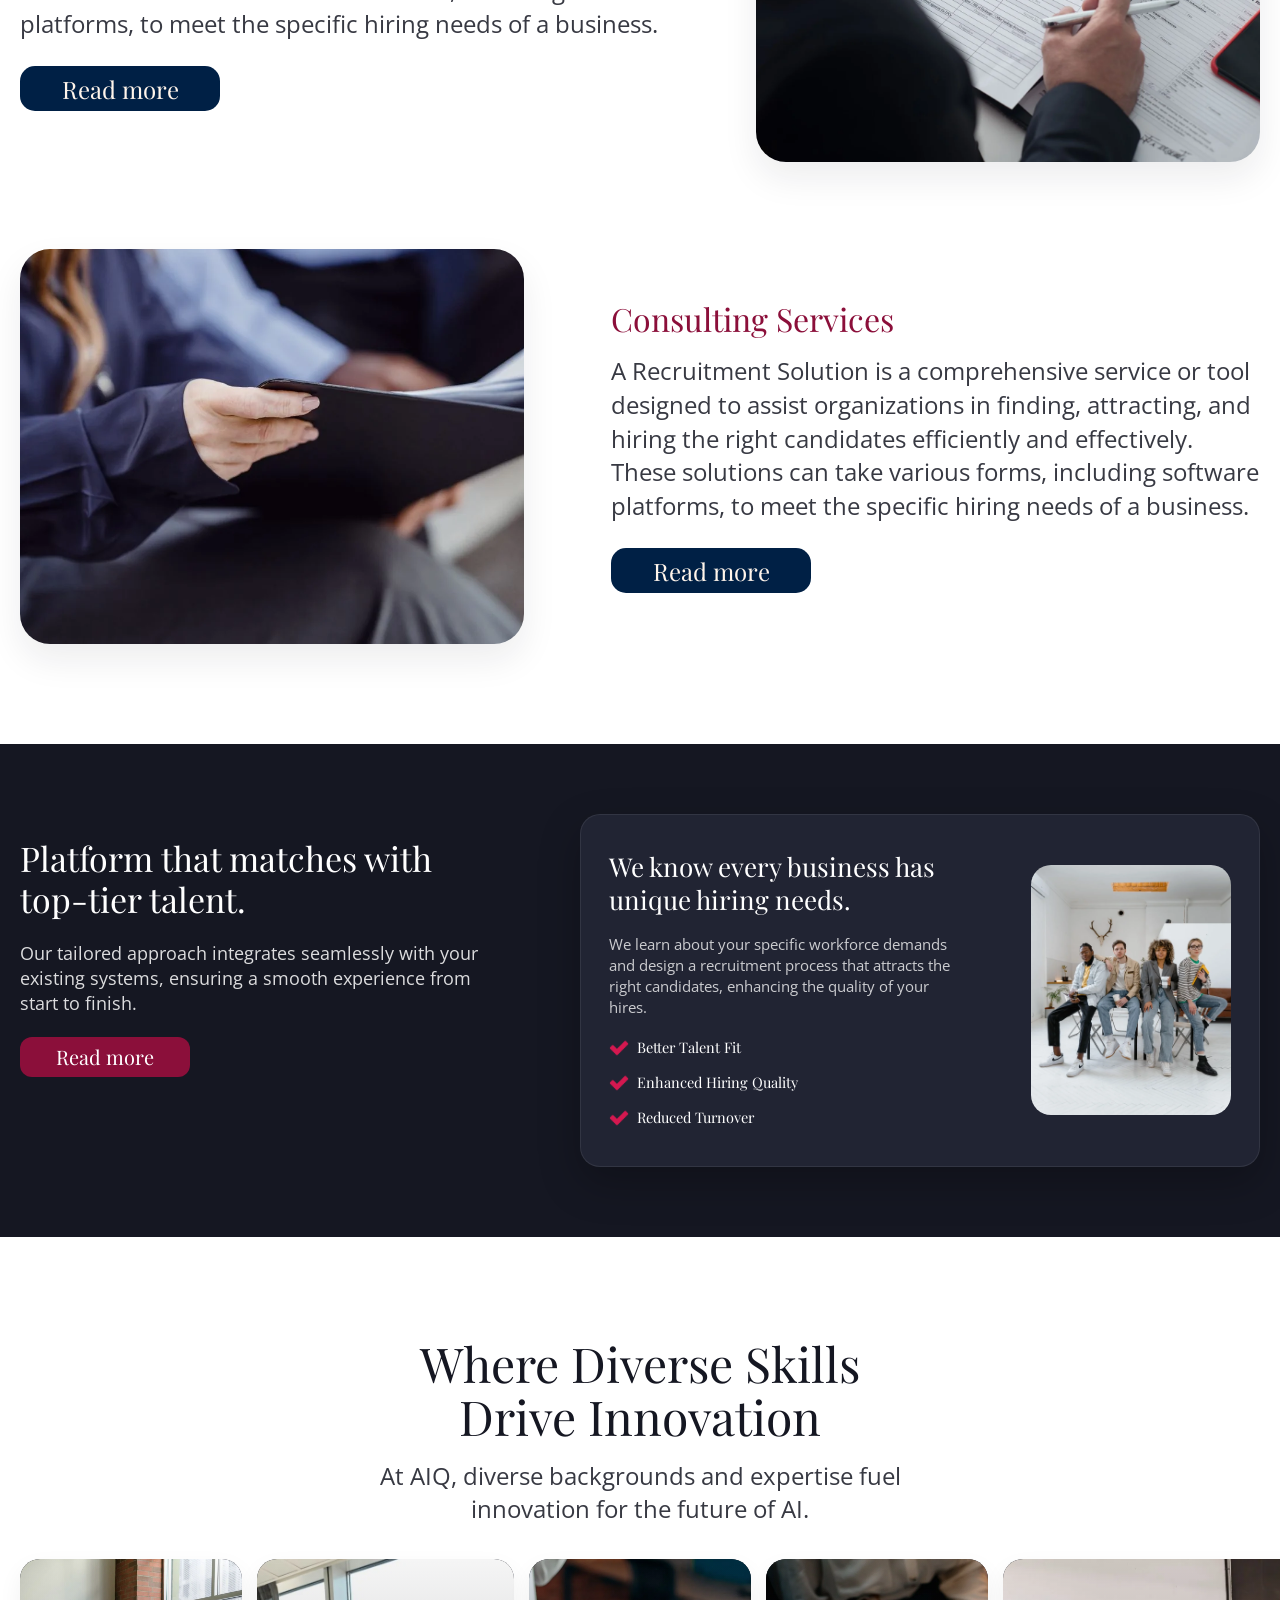
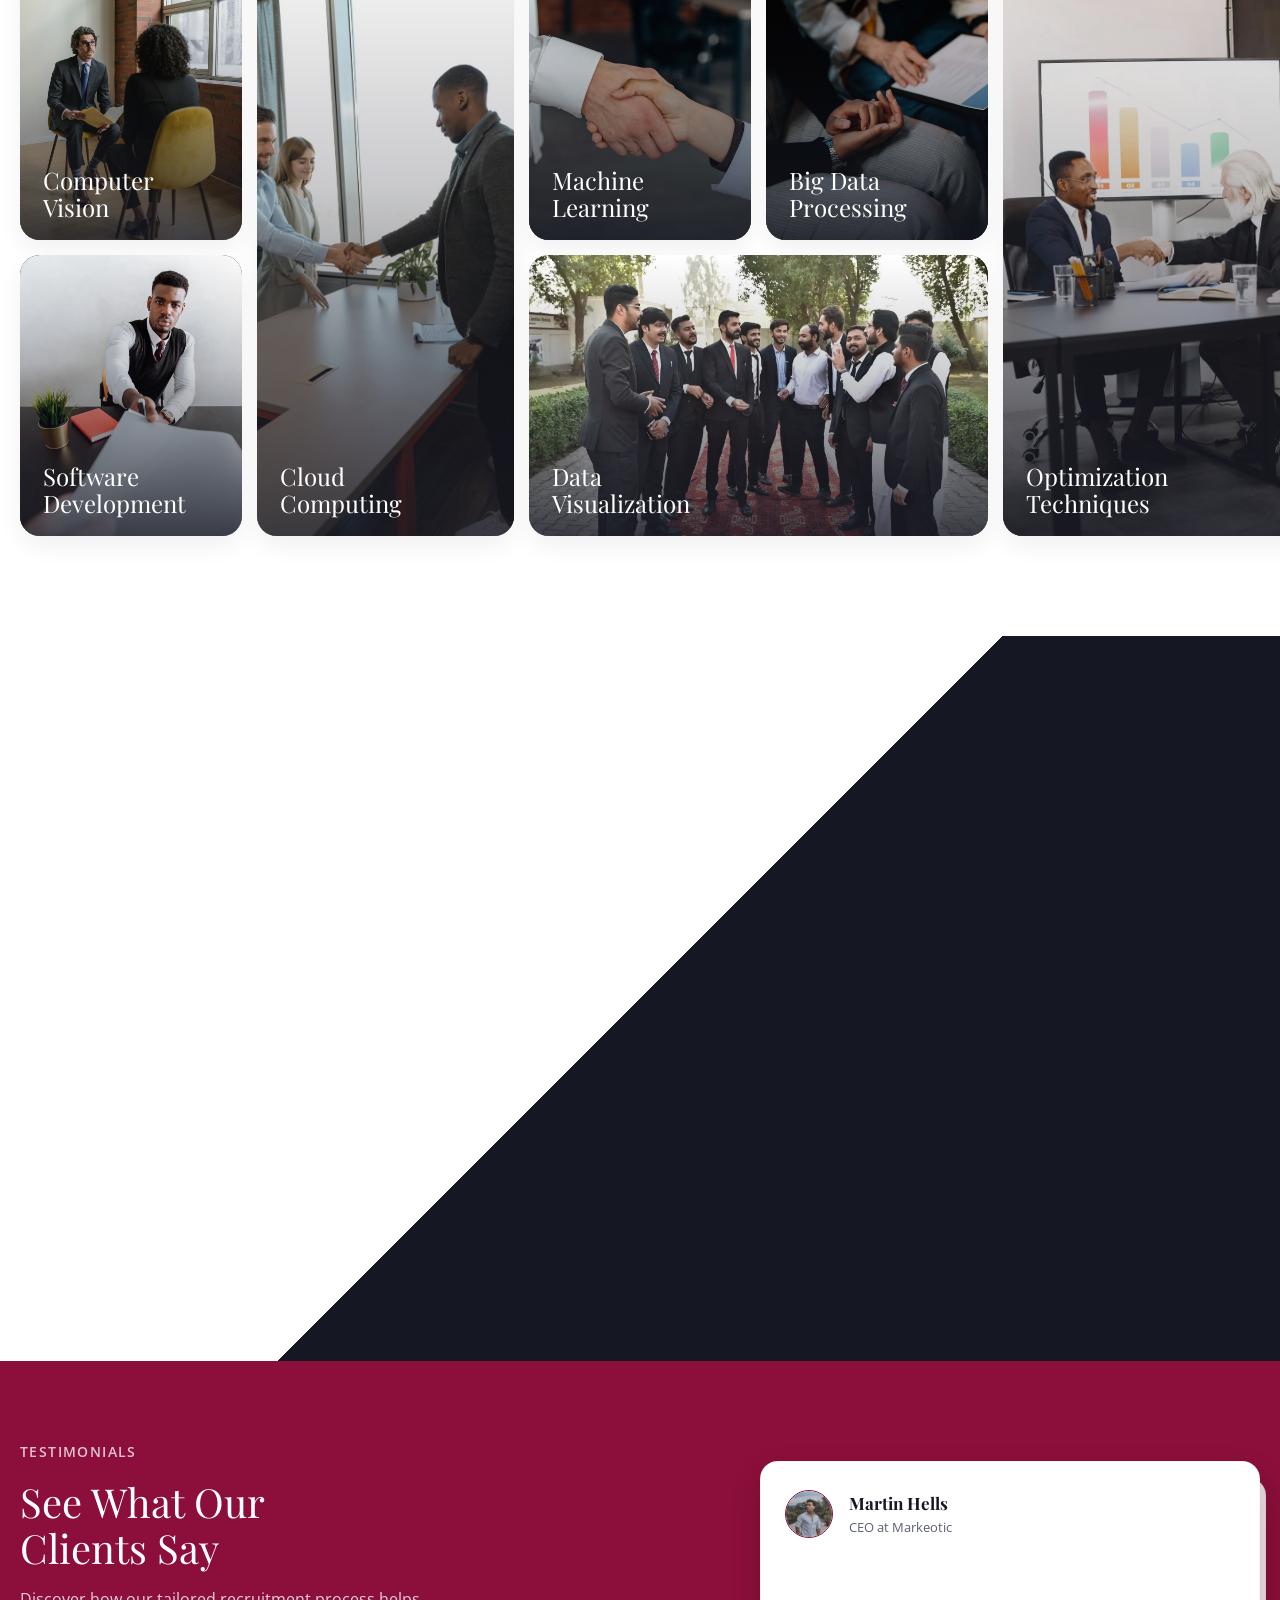
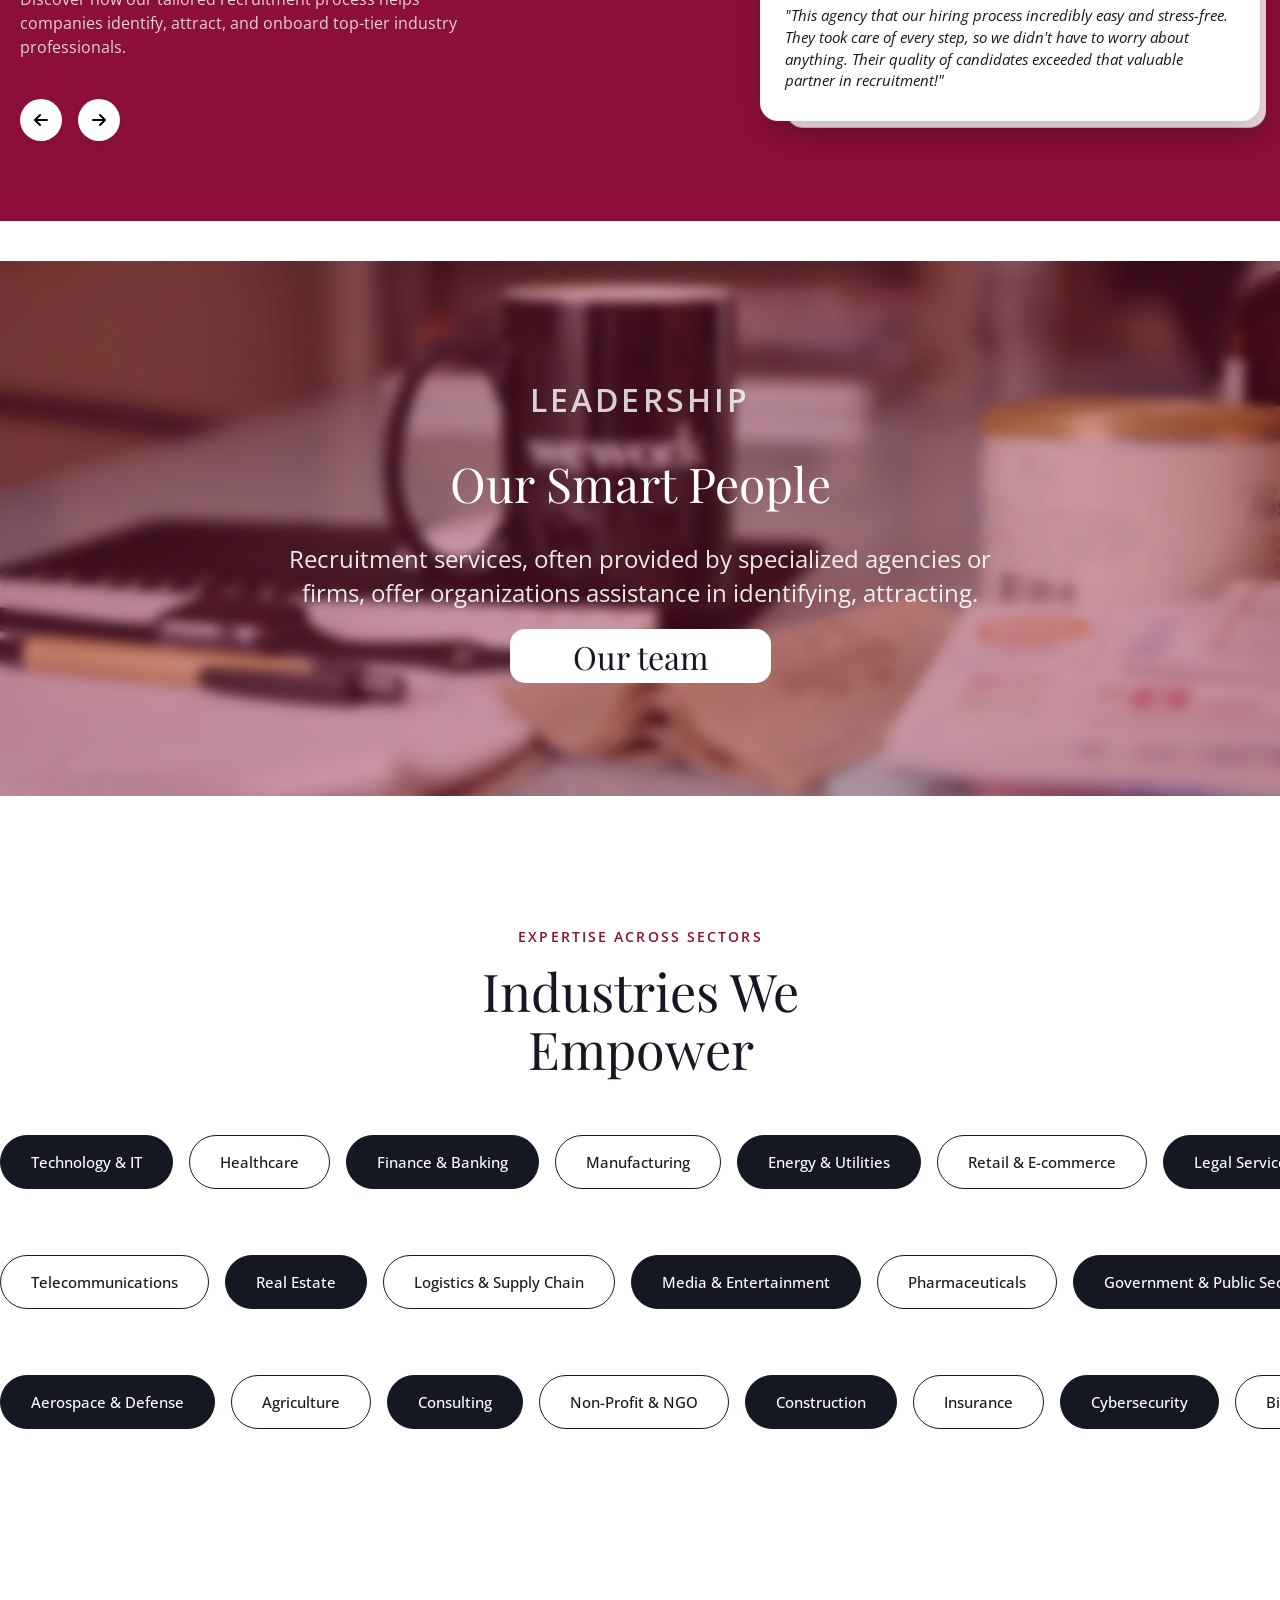
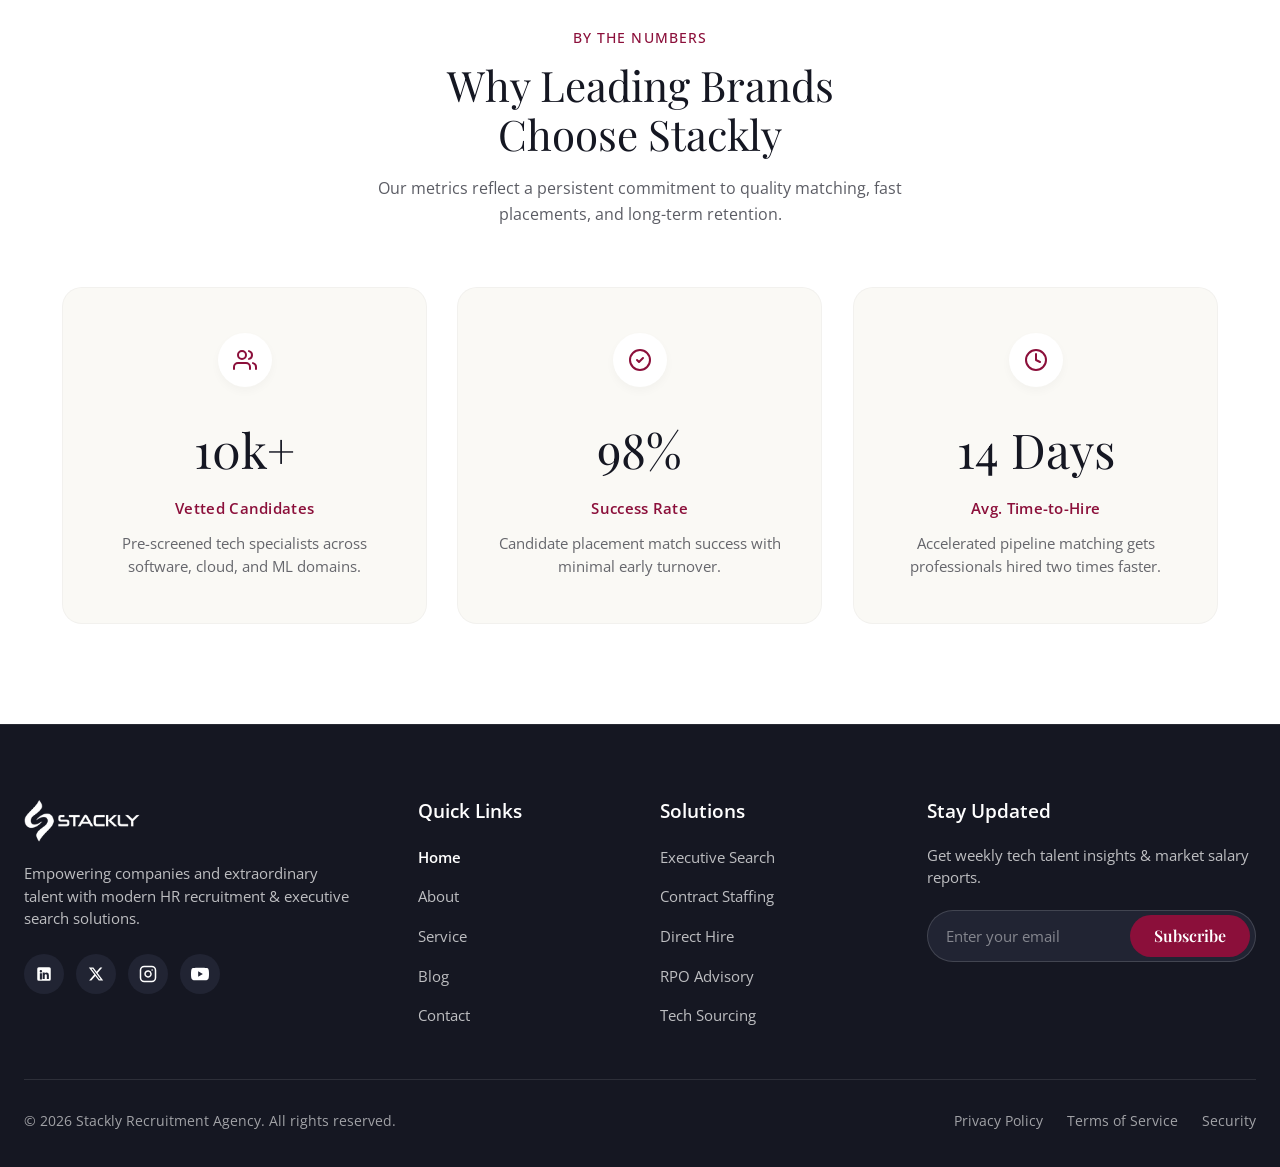
==== commit 50061338: "updatedd" ====
--- a/index.html
+++ b/index.html
@@ -10,6 +10,7 @@
   <link rel="stylesheet" href="global.css">
   <link rel="stylesheet" href="css/common.css">
   <link rel="stylesheet" href="index.css">
+  <link rel="stylesheet" href="https://cdnjs.cloudflare.com/ajax/libs/font-awesome/6.4.0/css/all.min.css">
 </head>
 <body>
 
@@ -492,10 +493,10 @@
           <!-- Navigation Controls -->
           <div class="testimonial-controls">
             <button class="test-control-btn" id="prev-test" aria-label="Previous Testimonial">
-              <span class="control-arrow">&larr;</span>
+              <span class="control-arrow"><i class="fa-solid fa-arrow-left"></i></span>
             </button>
             <button class="test-control-btn" id="next-test" aria-label="Next Testimonial">
-              <span class="control-arrow">&rarr;</span>
+              <span class="control-arrow"><i class="fa-solid fa-arrow-right"></i></span>
             </button>
           </div>
         </div>
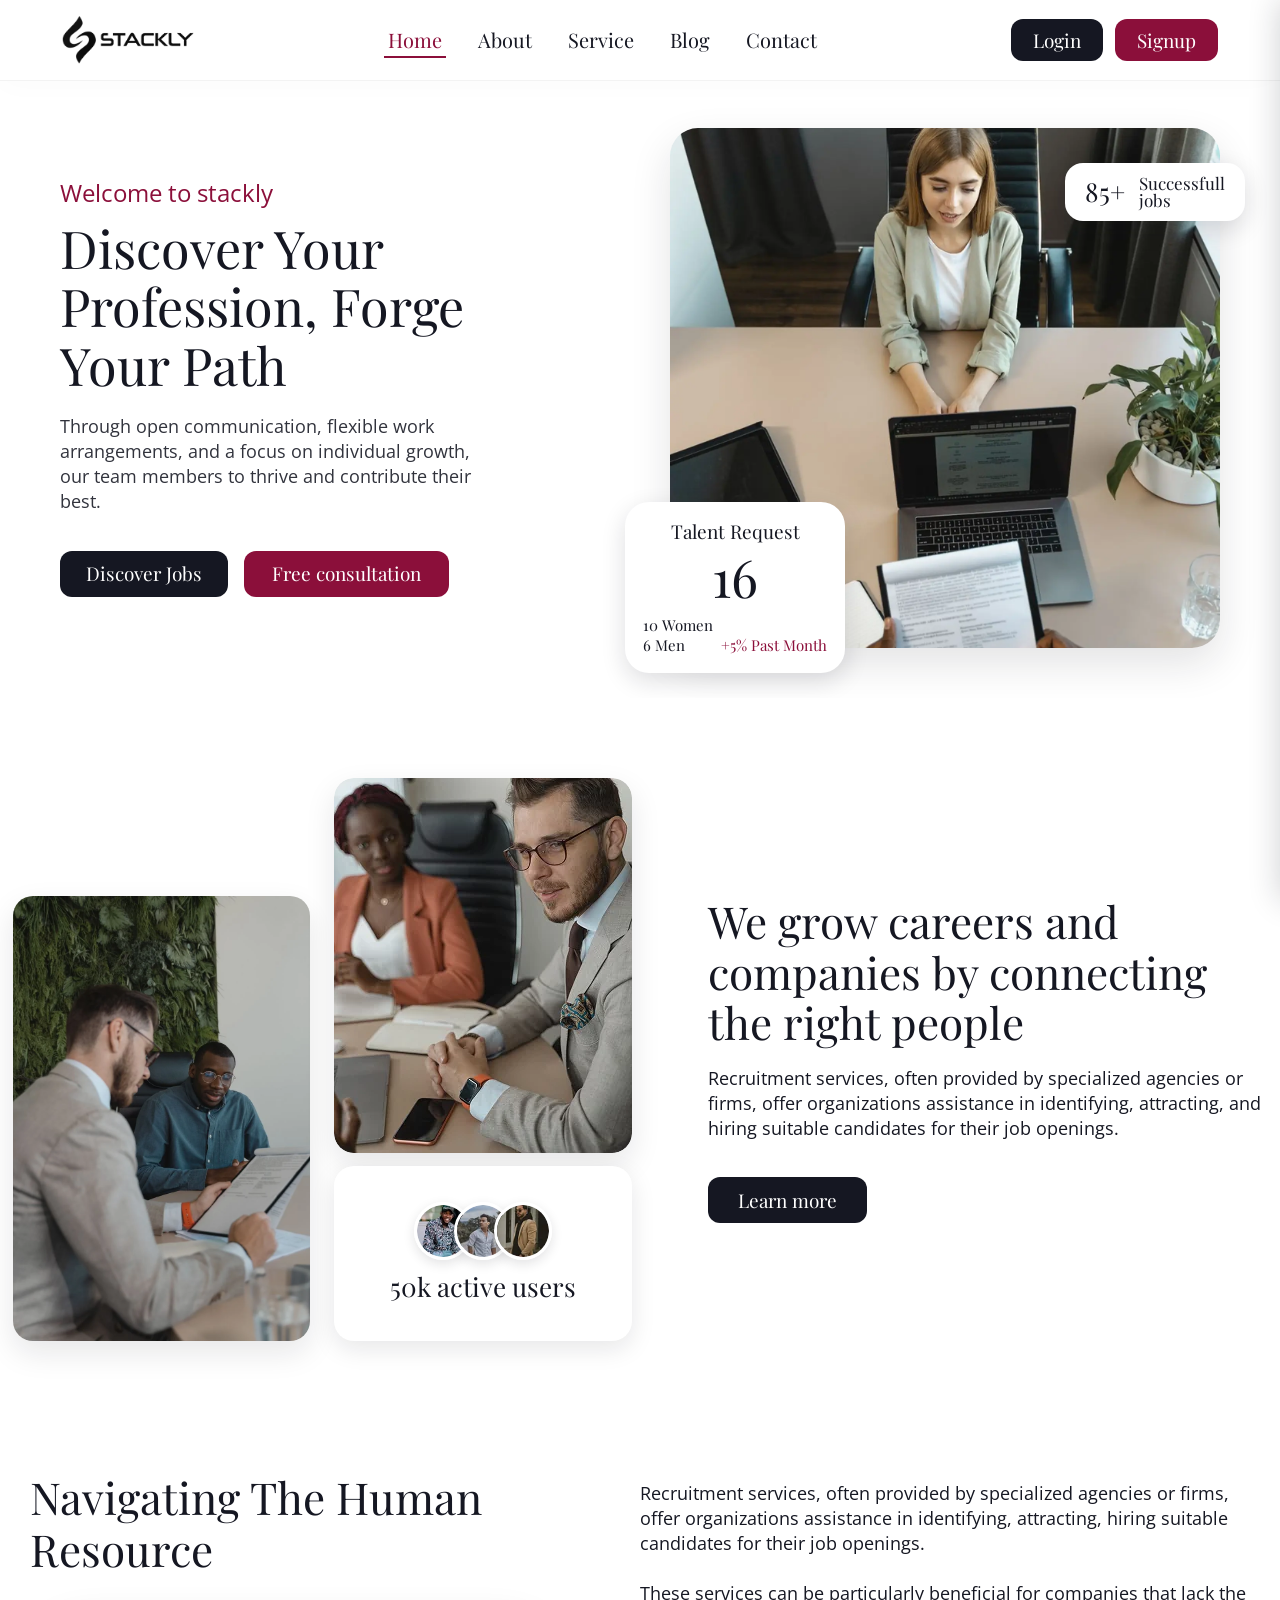
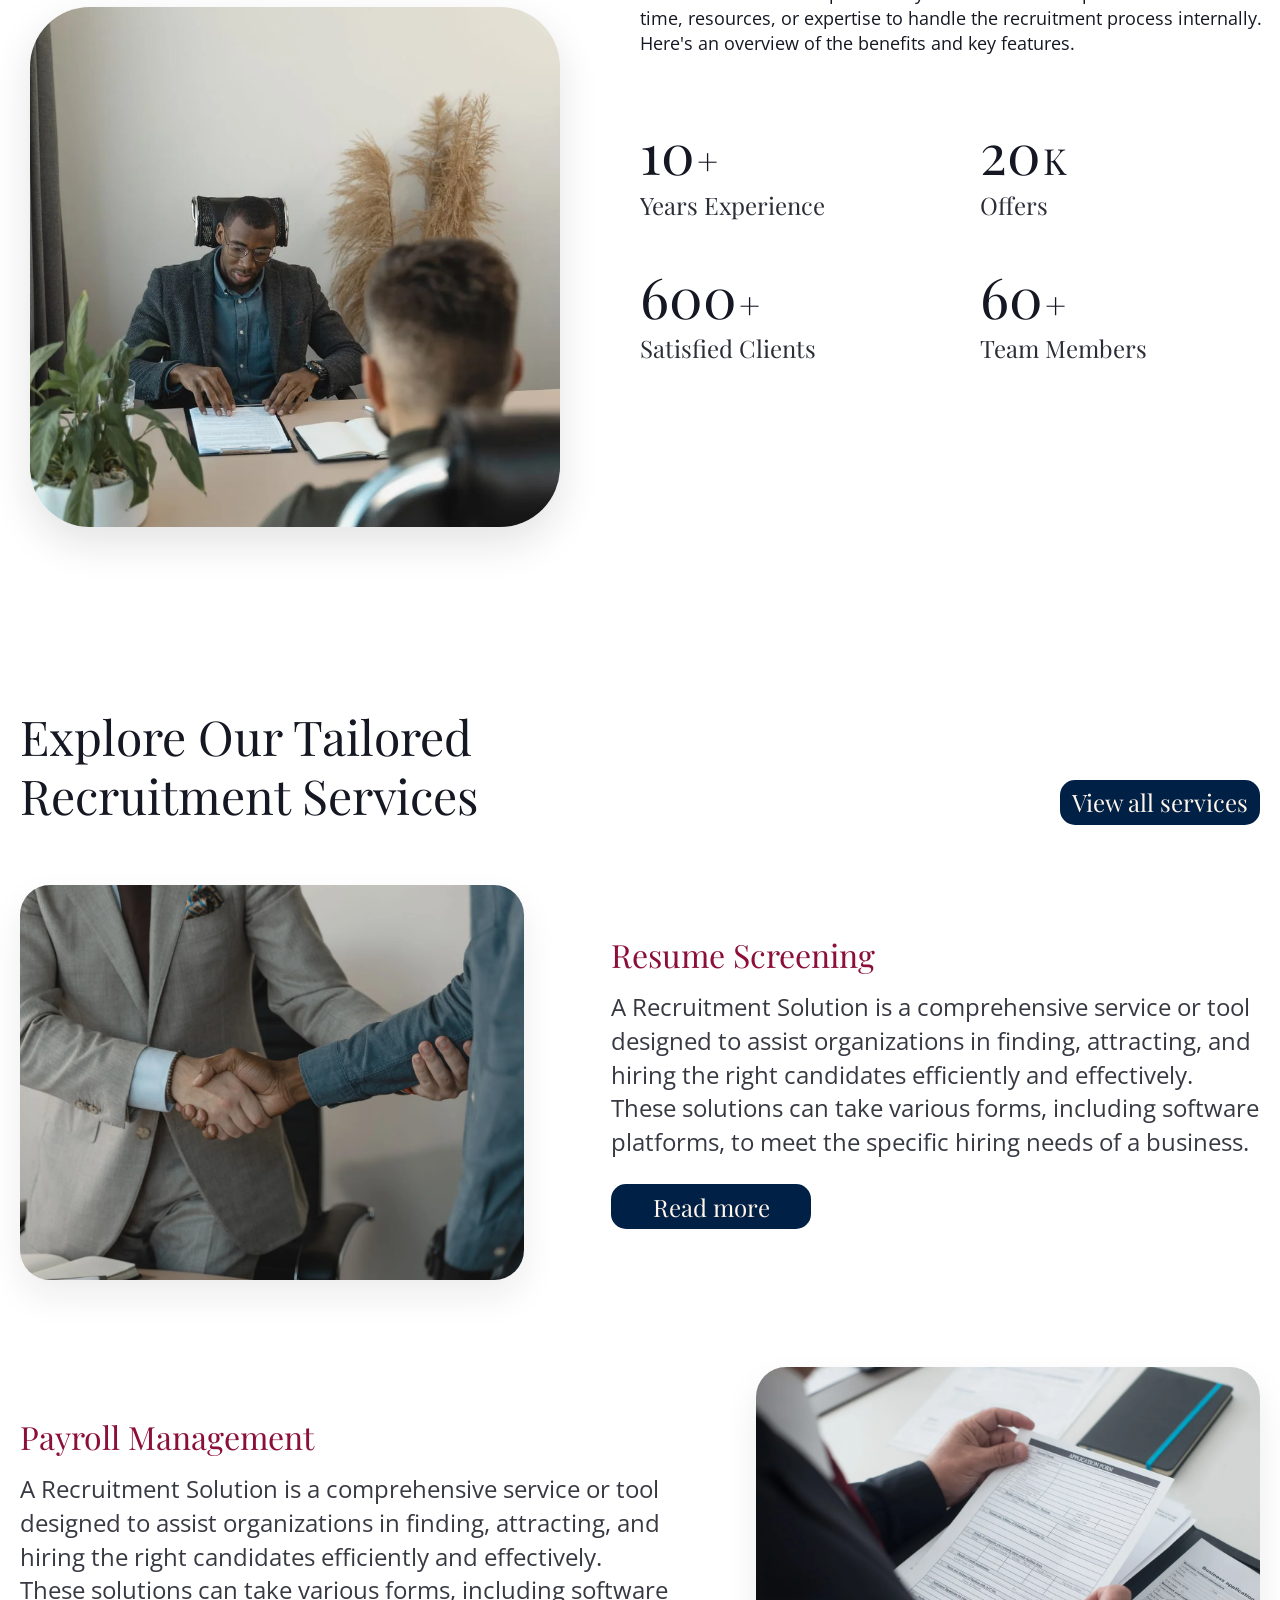
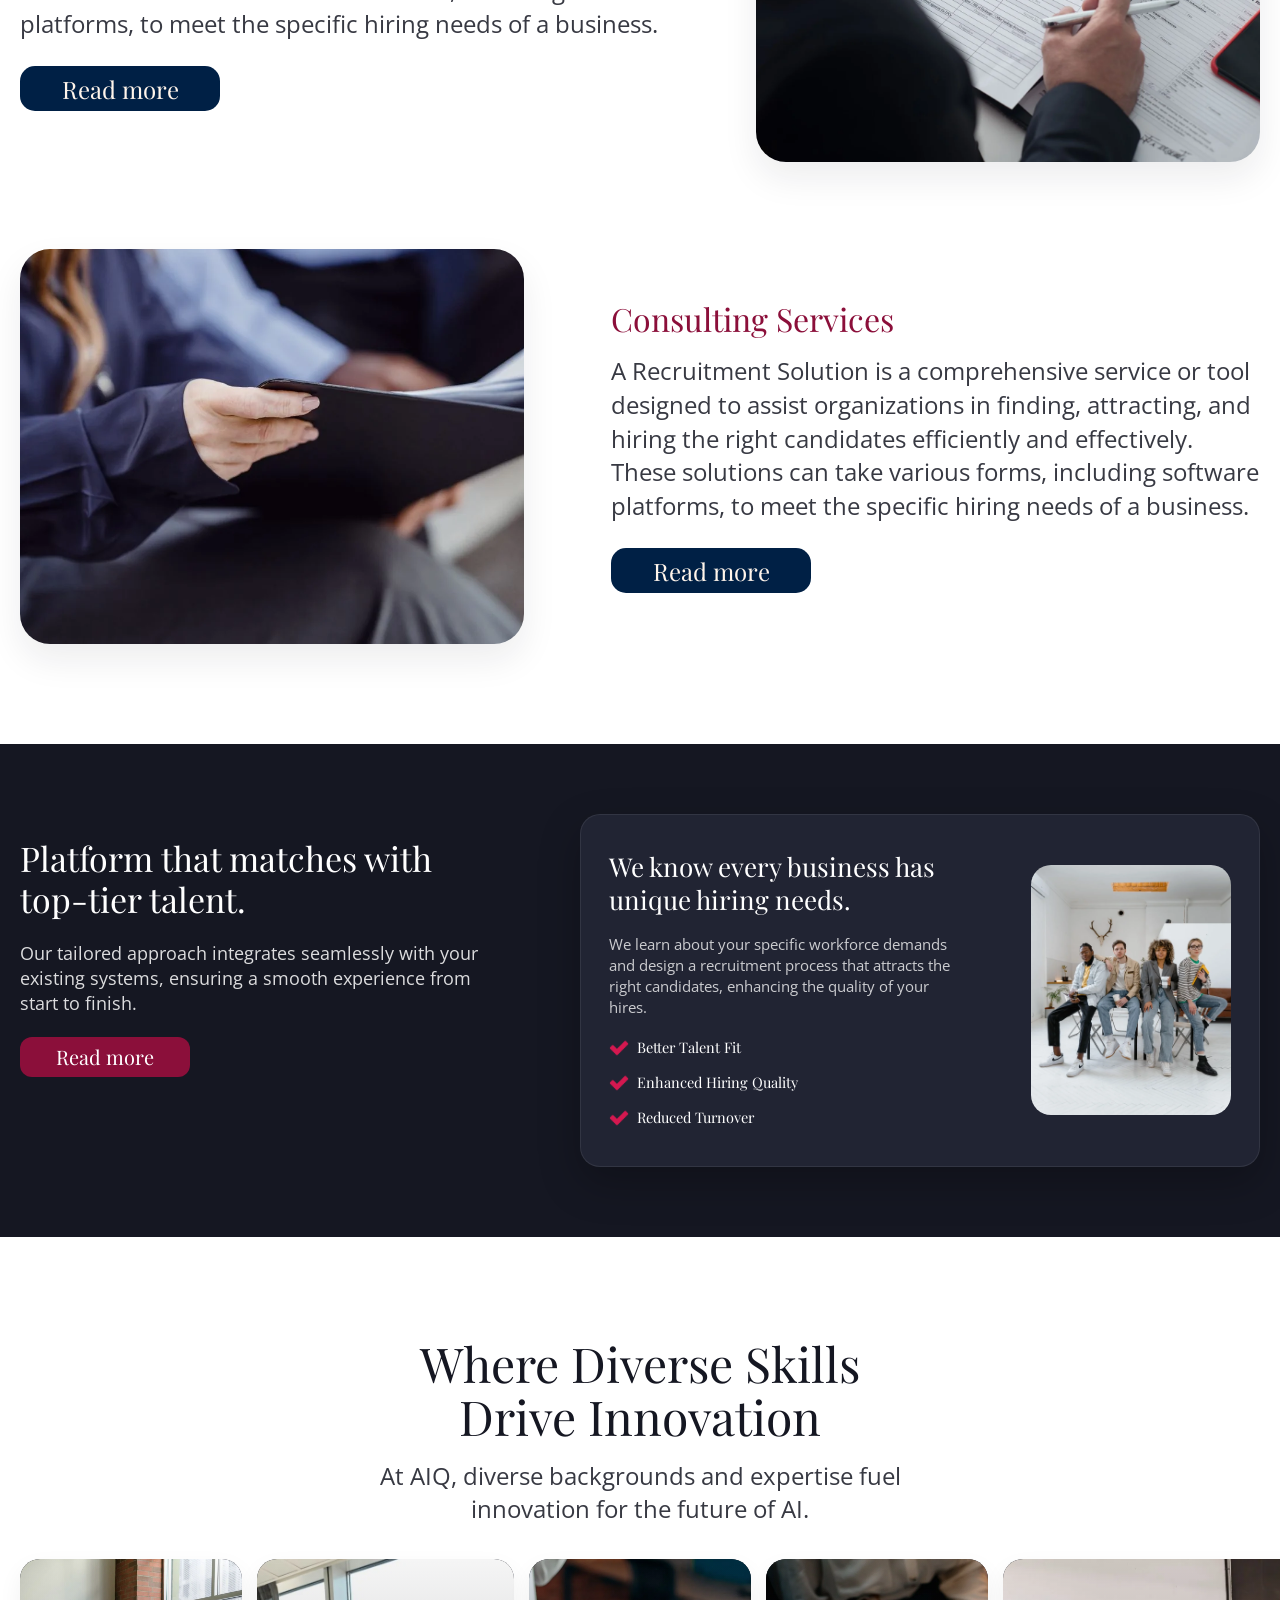
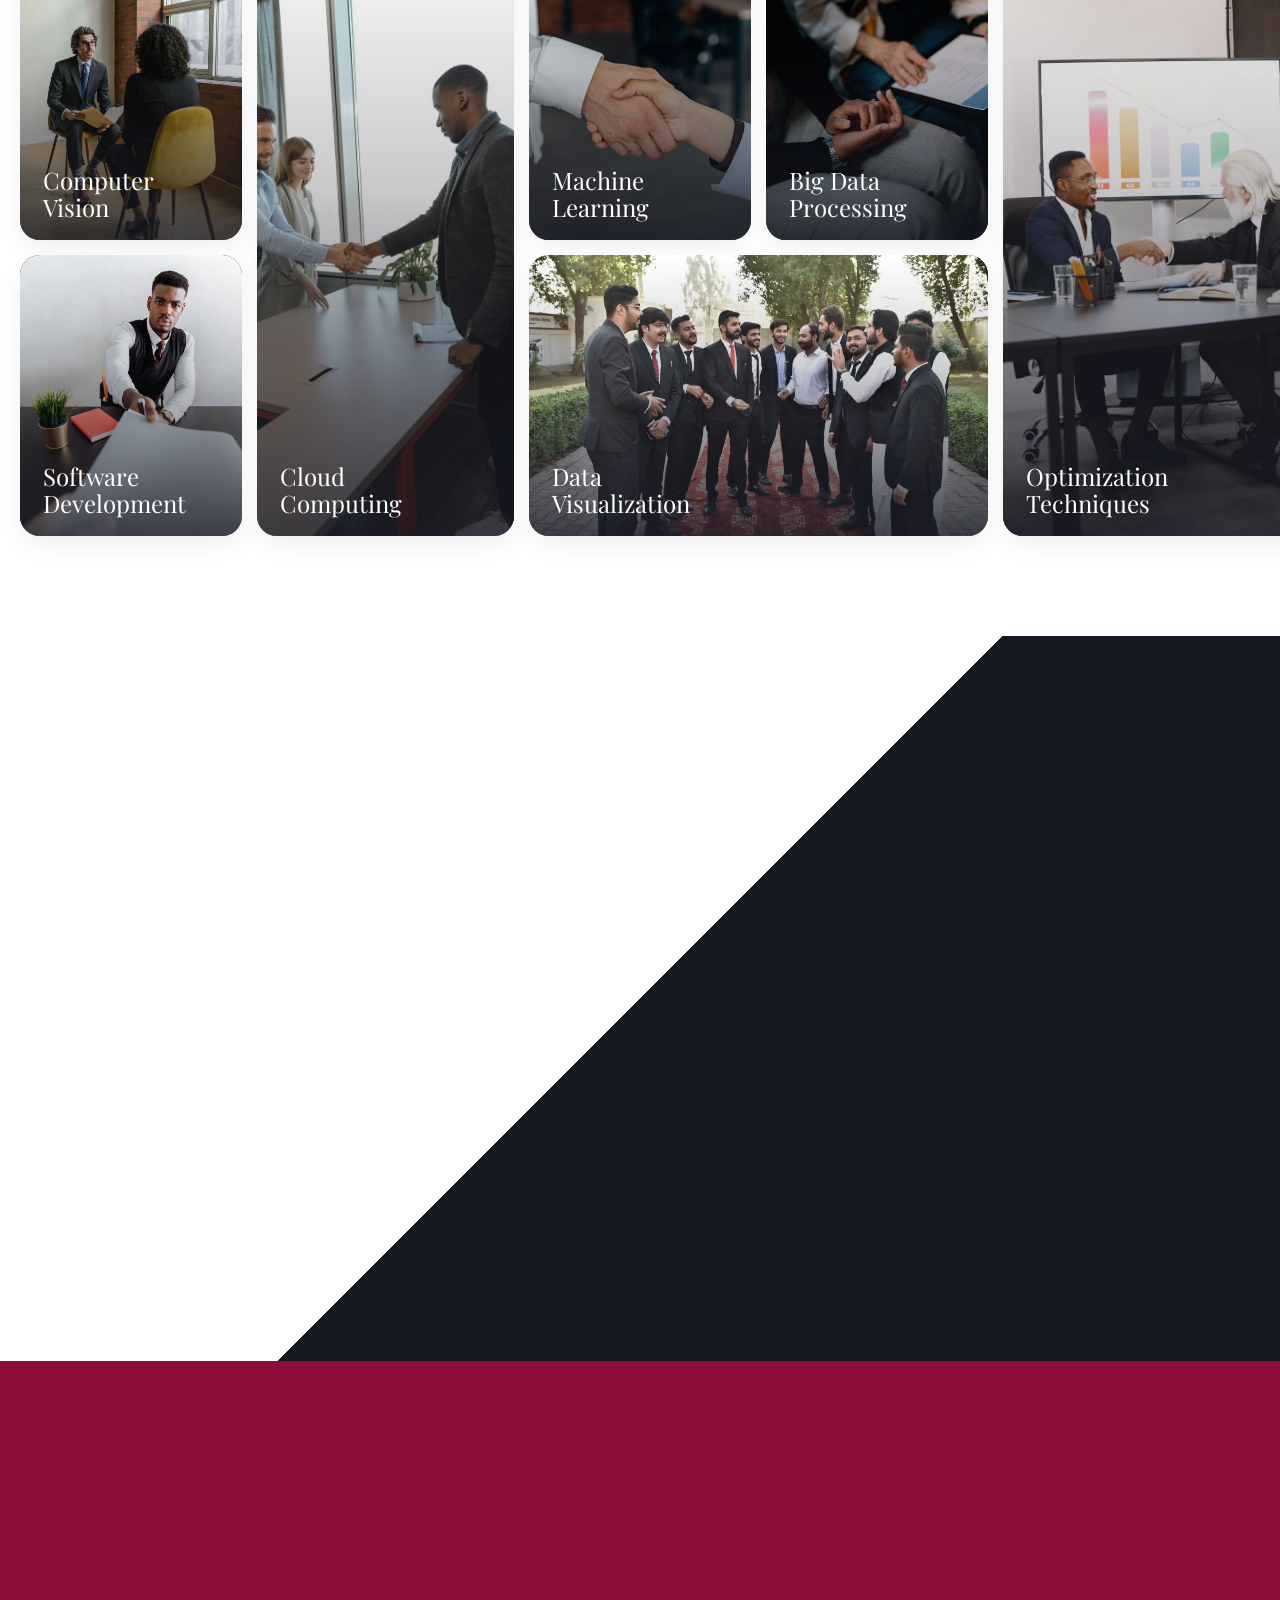
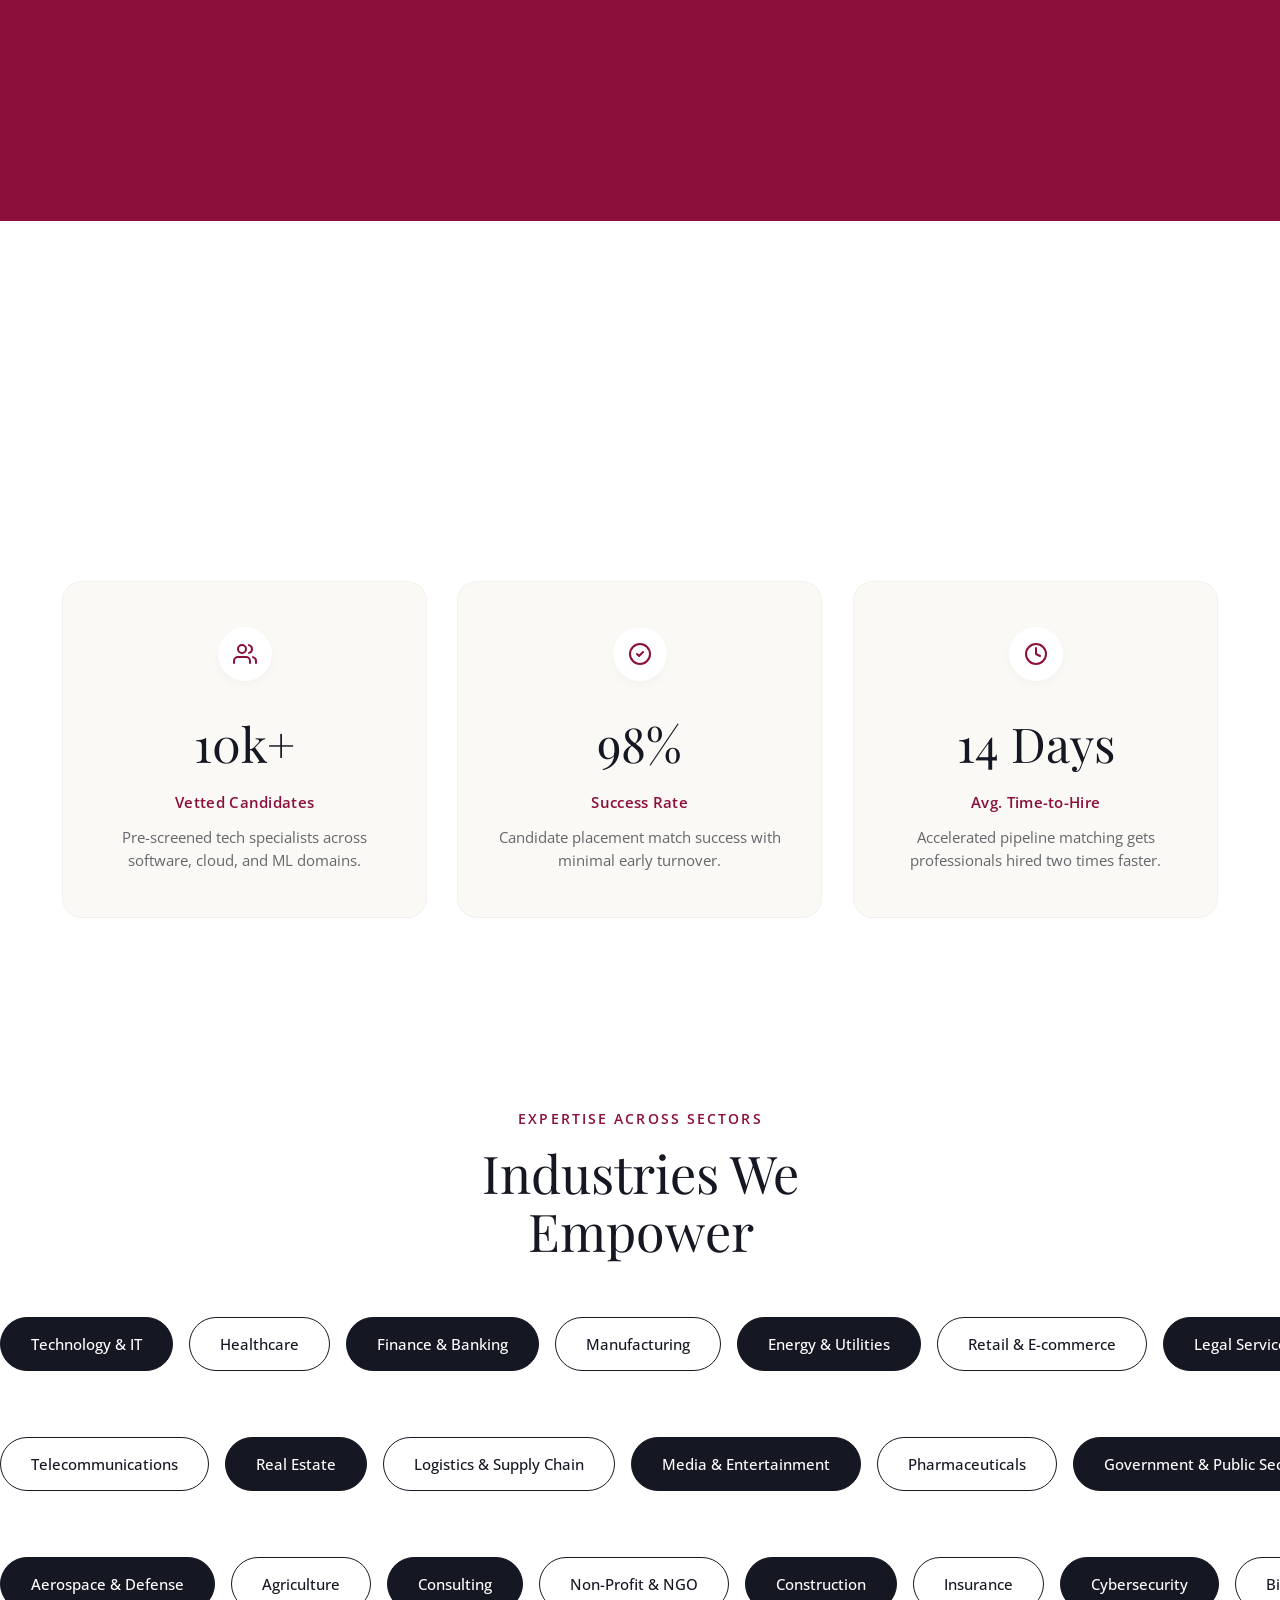
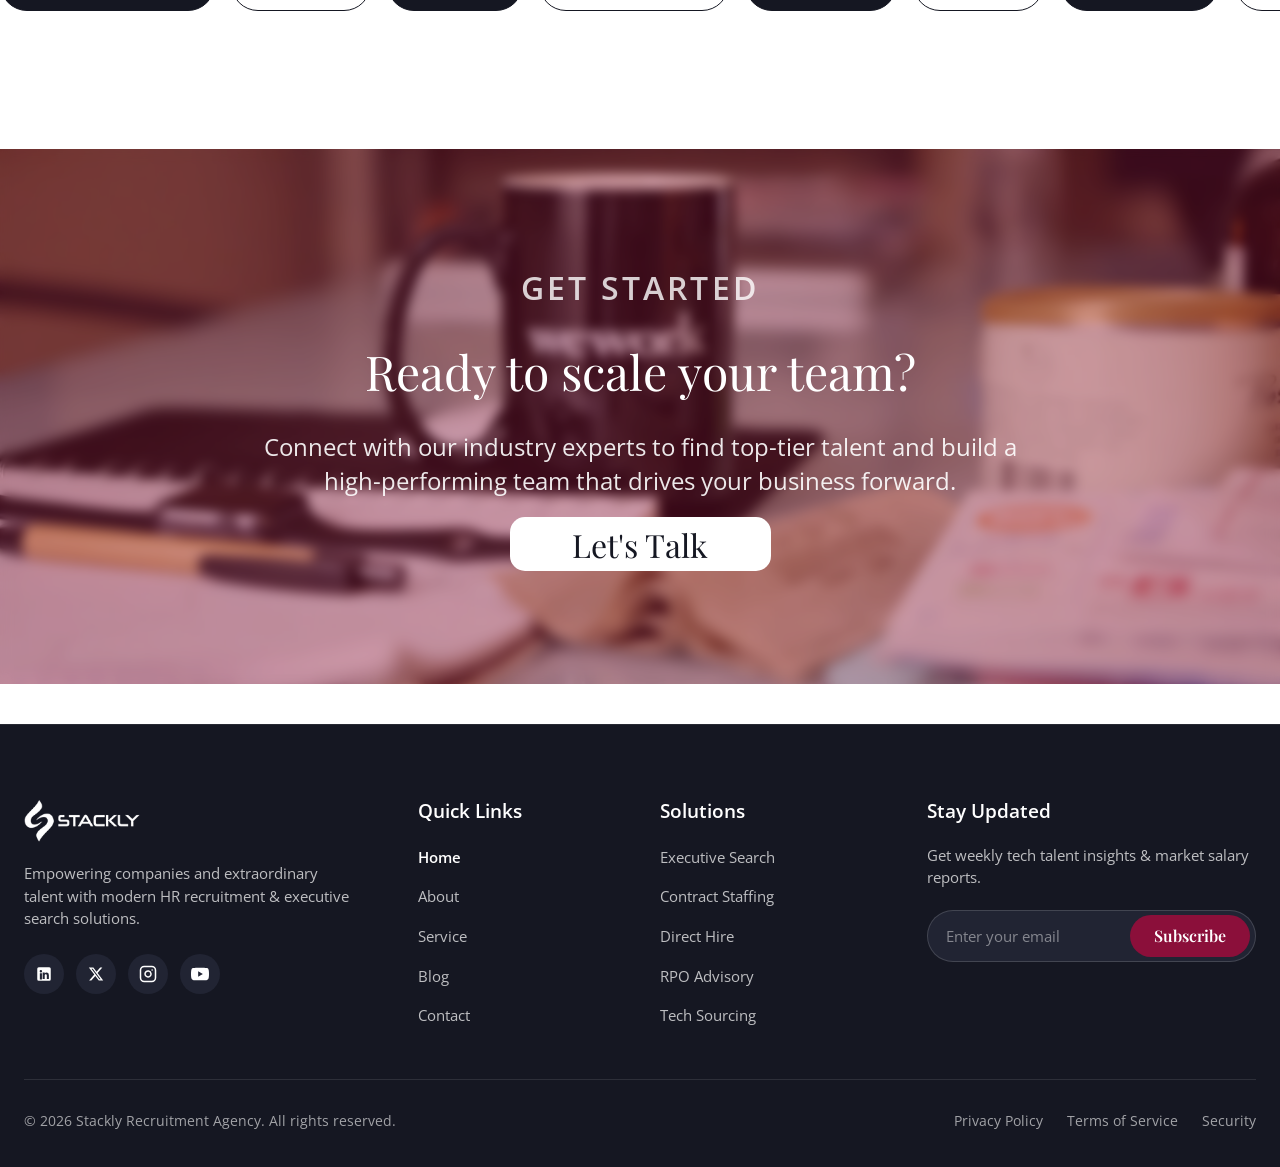
==== commit 64c46232: "updatedd" ====
--- a/index.html
+++ b/index.html
@@ -553,20 +553,51 @@
       </div>
     </section>
 
-    <!-- Leadership / Our Smart People Section -->
-    <section class="leadership-cta-section" id="leadership-cta-section">
-      <div class="leadership-cta-overlay"></div>
-      <div class="leadership-cta-container reveal-from-bottom">
-        <span class="leadership-cta-label">LEADERSHIP</span>
-        <h2 class="leadership-cta-title">Our Smart People</h2>
-        <p class="leadership-cta-desc">
-          Recruitment services, often provided by specialized agencies or firms, offer organizations assistance in identifying, attracting.
-        </p>
-        <a href="html/about.html" class="btn-leadership-cta">Our team</a>
-      </div>
-    </section>
-
-    <!-- INDUSTRIES WE EMPOWER SECTION (Unique #2) -->
+    <section class="trust-stats-section" id="trust-stats-section">
+      <div class="trust-stats-container">
+        <div class="trust-stats-header reveal-from-bottom">
+          <span class="trust-stats-label">By the Numbers</span>
+          <h2 class="trust-stats-title">Why Leading Brands<br>Choose Stackly</h2>
+          <p class="trust-stats-desc">Our metrics reflect a persistent commitment to quality matching, fast placements, and long-term retention.</p>
+        </div>
+        <div class="trust-stats-grid">
+          <!-- Stat Card 1 -->
+          <div class="trust-stat-card reveal-from-left">
+            <div class="trust-stat-icon">
+              <svg width="24" height="24" viewBox="0 0 24 24" fill="none" stroke="currentColor" stroke-width="2" stroke-linecap="round" stroke-linejoin="round"><path d="M17 21v-2a4 4 0 0 0-4-4H5a4 4 0 0 0-4 4v2"/><circle cx="9" cy="7" r="4"/><path d="M23 21v-2a4 4 0 0 0-3-3.87"/><path d="M16 3.13a4 4 0 0 1 0 7.75"/></svg>
+            </div>
+            <div class="trust-stat-number">10k+</div>
+            <div class="trust-stat-label">Vetted Candidates</div>
+            <p class="trust-stat-info">Pre-screened tech specialists across software, cloud, and ML domains.</p>
+          </div>
+          <!-- Stat Card 2 -->
+          <div class="trust-stat-card reveal-from-bottom">
+            <div class="trust-stat-icon">
+              <svg width="24" height="24" viewBox="0 0 24 24" fill="none" stroke="currentColor" stroke-width="2" stroke-linecap="round" stroke-linejoin="round"><circle cx="12" cy="12" r="10"/><path d="m9 12 2 2 4-4"/></svg>
+            </div>
+            <div class="trust-stat-number">98%</div>
+            <div class="trust-stat-label">Success Rate</div>
+            <p class="trust-stat-info">Candidate placement match success with minimal early turnover.</p>
+          </div>
+          <!-- Stat Card 3 -->
+          <div class="trust-stat-card reveal-from-right">
+            <div class="trust-stat-icon">
+              <svg width="24" height="24" viewBox="0 0 24 24" fill="none" stroke="currentColor" stroke-width="2" stroke-linecap="round" stroke-linejoin="round"><circle cx="12" cy="12" r="10"/><polyline points="12 6 12 12 16 14"/></svg>
+            </div>
+            <div class="trust-stat-number">14 Days</div>
+            <div class="trust-stat-label">Avg. Time-to-Hire</div>
+            <p class="trust-stat-info">Accelerated pipeline matching gets professionals hired two times faster.</p>
+          </div>
+        </div>
+      </div>
+    </section>
+
+
+
+    
+
+
+<!-- INDUSTRIES WE EMPOWER SECTION (Unique #2) -->
     <section class="industries-section" id="industries-section">
       <div class="industries-container">
         <div class="industries-header reveal-from-bottom">
@@ -645,43 +676,17 @@
 
       </div>
     </section>
-     
-    <section class="trust-stats-section" id="trust-stats-section">
-      <div class="trust-stats-container">
-        <div class="trust-stats-header reveal-from-bottom">
-          <span class="trust-stats-label">By the Numbers</span>
-          <h2 class="trust-stats-title">Why Leading Brands<br>Choose Stackly</h2>
-          <p class="trust-stats-desc">Our metrics reflect a persistent commitment to quality matching, fast placements, and long-term retention.</p>
-        </div>
-        <div class="trust-stats-grid">
-          <!-- Stat Card 1 -->
-          <div class="trust-stat-card reveal-from-left">
-            <div class="trust-stat-icon">
-              <svg width="24" height="24" viewBox="0 0 24 24" fill="none" stroke="currentColor" stroke-width="2" stroke-linecap="round" stroke-linejoin="round"><path d="M17 21v-2a4 4 0 0 0-4-4H5a4 4 0 0 0-4 4v2"/><circle cx="9" cy="7" r="4"/><path d="M23 21v-2a4 4 0 0 0-3-3.87"/><path d="M16 3.13a4 4 0 0 1 0 7.75"/></svg>
-            </div>
-            <div class="trust-stat-number">10k+</div>
-            <div class="trust-stat-label">Vetted Candidates</div>
-            <p class="trust-stat-info">Pre-screened tech specialists across software, cloud, and ML domains.</p>
-          </div>
-          <!-- Stat Card 2 -->
-          <div class="trust-stat-card reveal-from-bottom">
-            <div class="trust-stat-icon">
-              <svg width="24" height="24" viewBox="0 0 24 24" fill="none" stroke="currentColor" stroke-width="2" stroke-linecap="round" stroke-linejoin="round"><circle cx="12" cy="12" r="10"/><path d="m9 12 2 2 4-4"/></svg>
-            </div>
-            <div class="trust-stat-number">98%</div>
-            <div class="trust-stat-label">Success Rate</div>
-            <p class="trust-stat-info">Candidate placement match success with minimal early turnover.</p>
-          </div>
-          <!-- Stat Card 3 -->
-          <div class="trust-stat-card reveal-from-right">
-            <div class="trust-stat-icon">
-              <svg width="24" height="24" viewBox="0 0 24 24" fill="none" stroke="currentColor" stroke-width="2" stroke-linecap="round" stroke-linejoin="round"><circle cx="12" cy="12" r="10"/><polyline points="12 6 12 12 16 14"/></svg>
-            </div>
-            <div class="trust-stat-number">14 Days</div>
-            <div class="trust-stat-label">Avg. Time-to-Hire</div>
-            <p class="trust-stat-info">Accelerated pipeline matching gets professionals hired two times faster.</p>
-          </div>
-        </div>
+
+    <!-- Leadership / Our Smart People Section -->
+    <section class="leadership-cta-section" id="leadership-cta-section">
+      <div class="leadership-cta-overlay"></div>
+      <div class="leadership-cta-container reveal-from-bottom">
+        <span class="leadership-cta-label">GET STARTED</span>
+        <h2 class="leadership-cta-title">Ready to scale your team?</h2>
+        <p class="leadership-cta-desc">
+          Connect with our industry experts to find top-tier talent and build a high-performing team that drives your business forward.
+        </p>
+        <a href="html/contact.html" class="btn-leadership-cta">Let's Talk</a>
       </div>
     </section>
 
--- a/index.css
+++ b/index.css
@@ -1586,7 +1586,7 @@
 
 .innovation-card:hover .innovation-card-text {
   transform: translateY(-3px);
-  color: #F9B171;
+  color: var(--color-burgundy);
 }
 
 /* Responsive adjustment for Innovation Grid */
